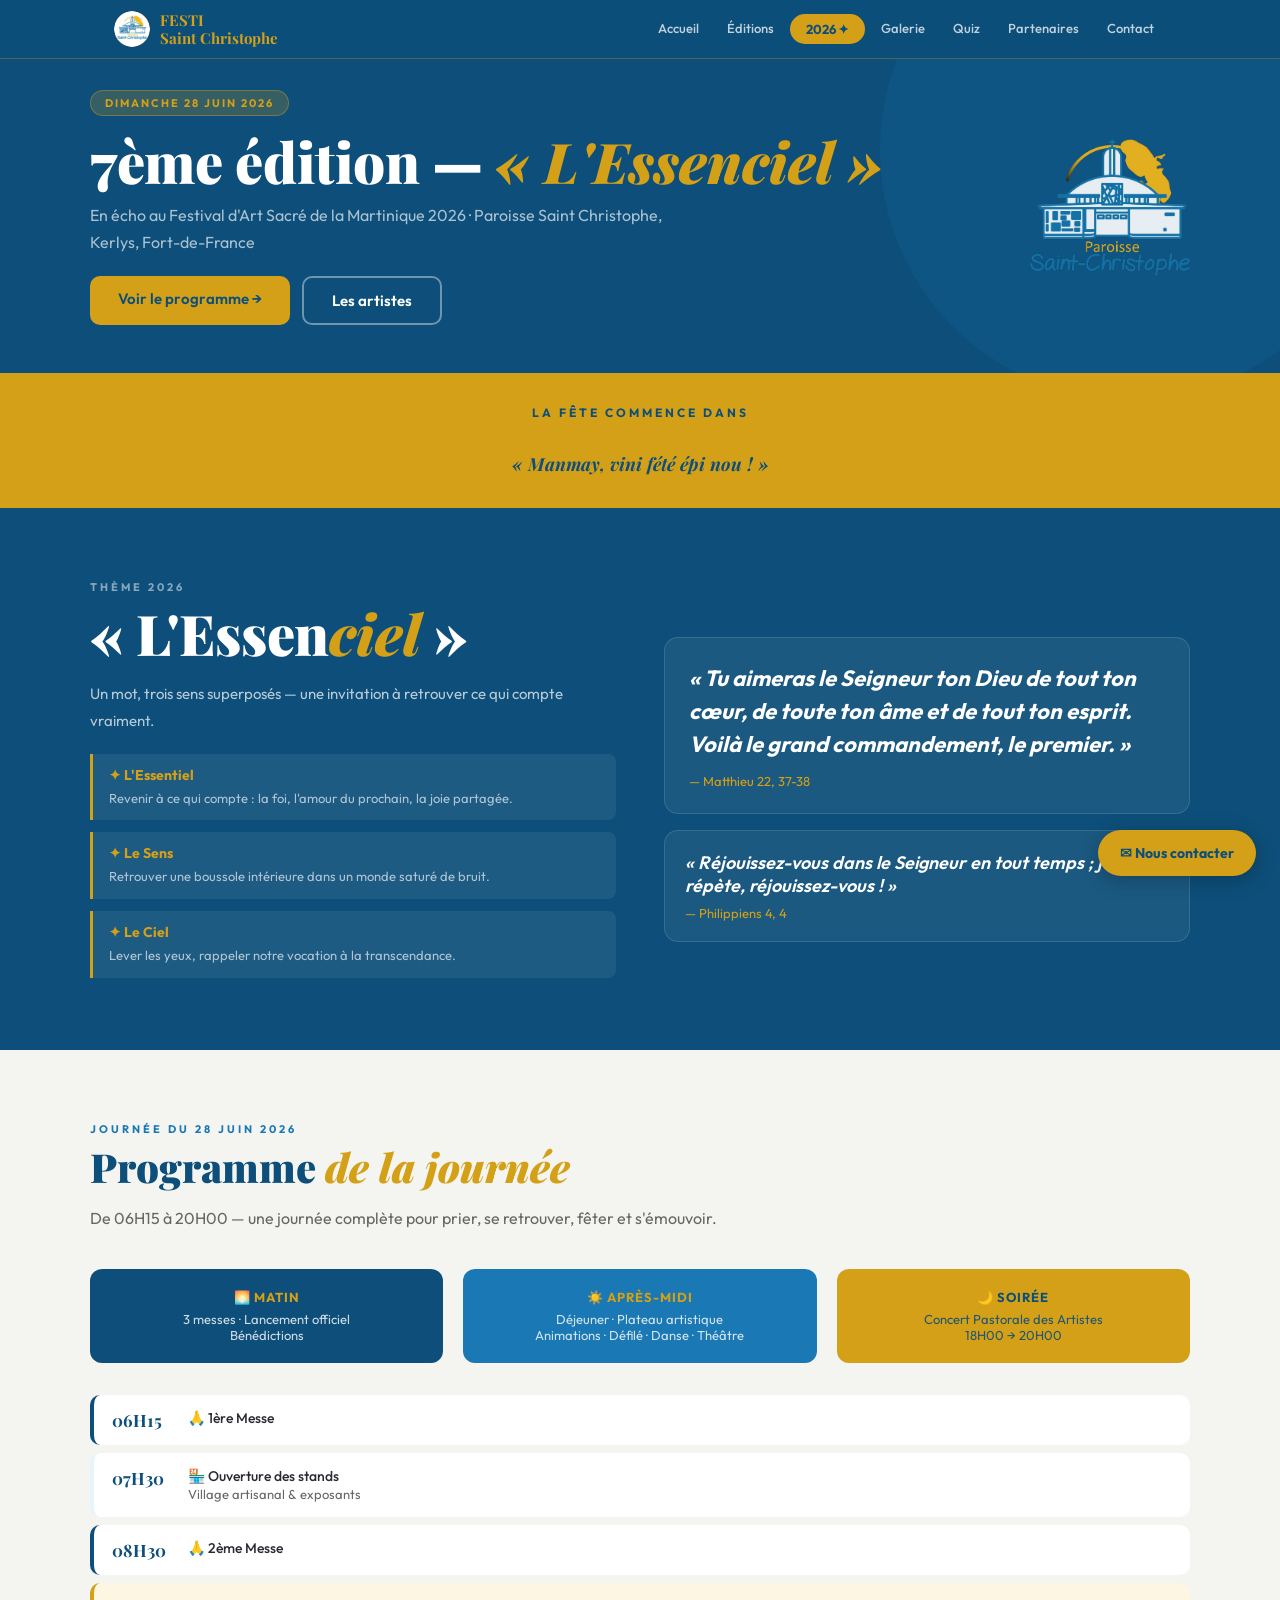
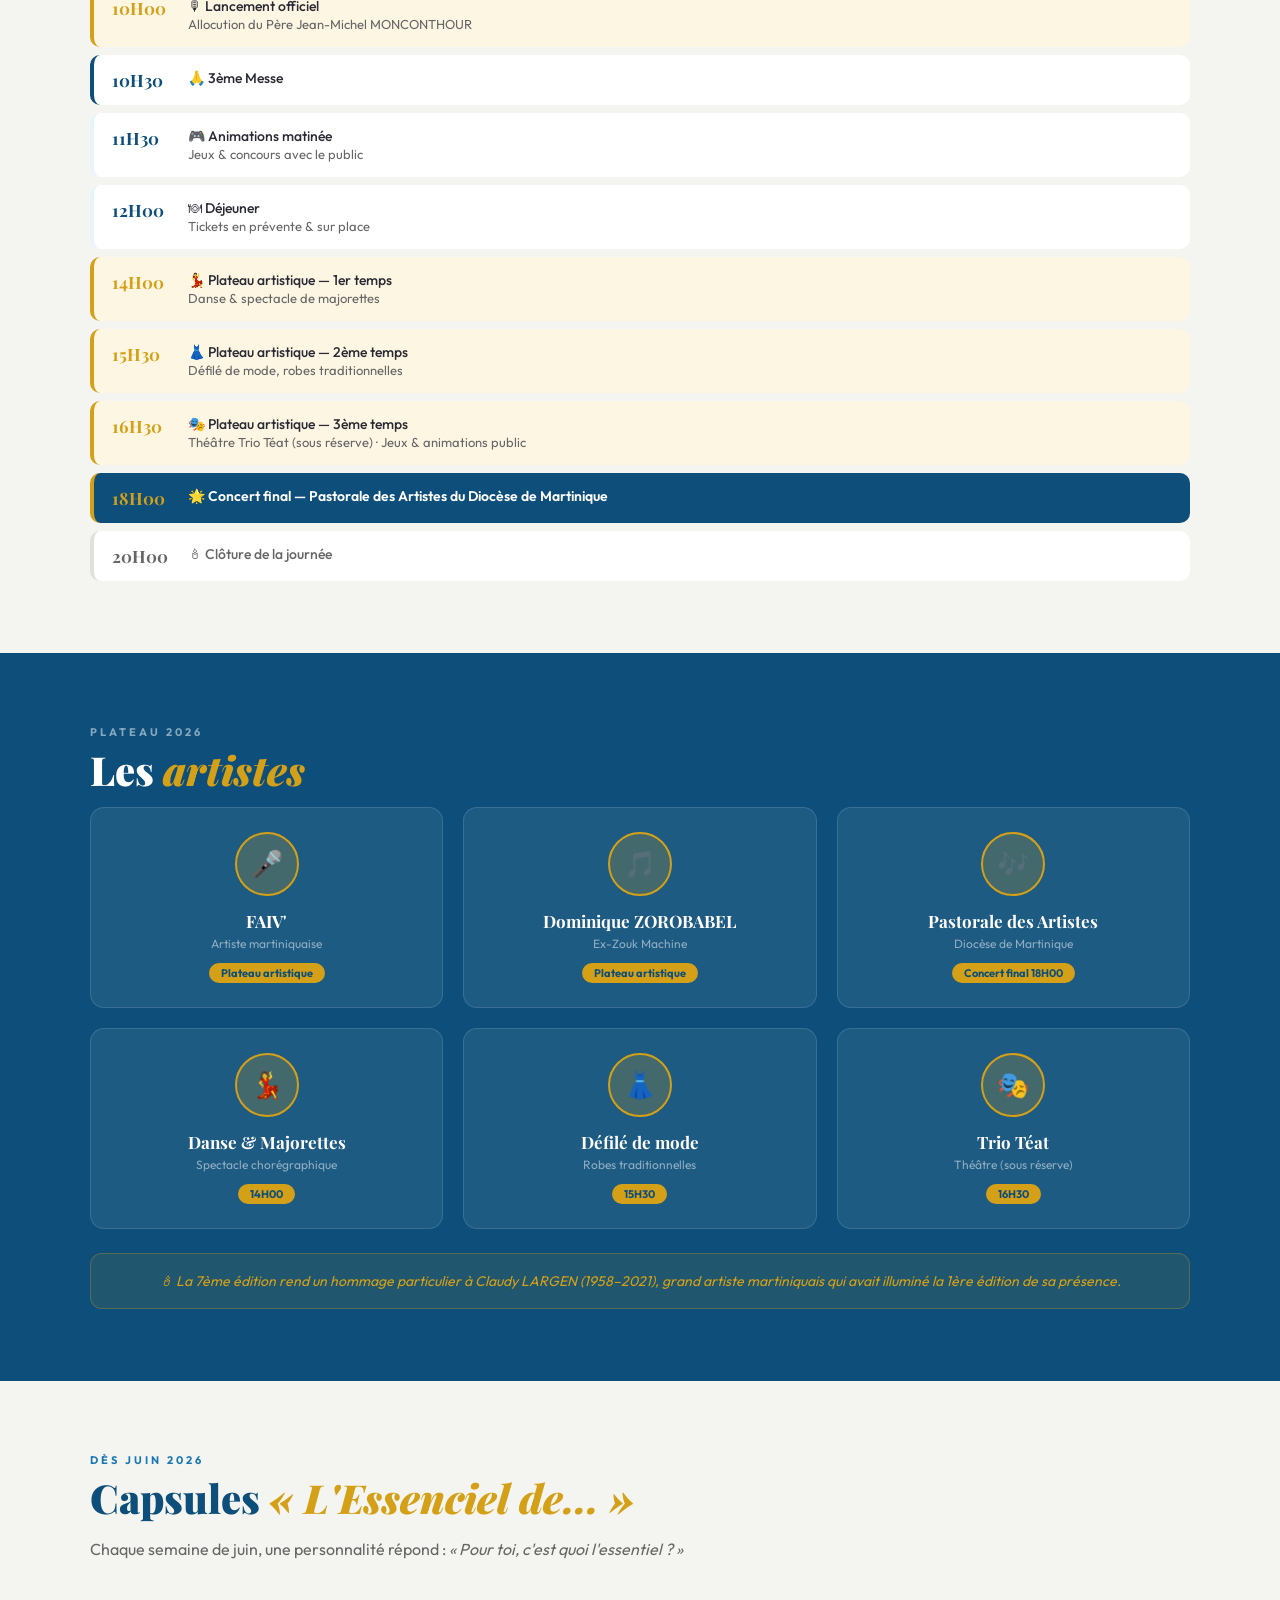
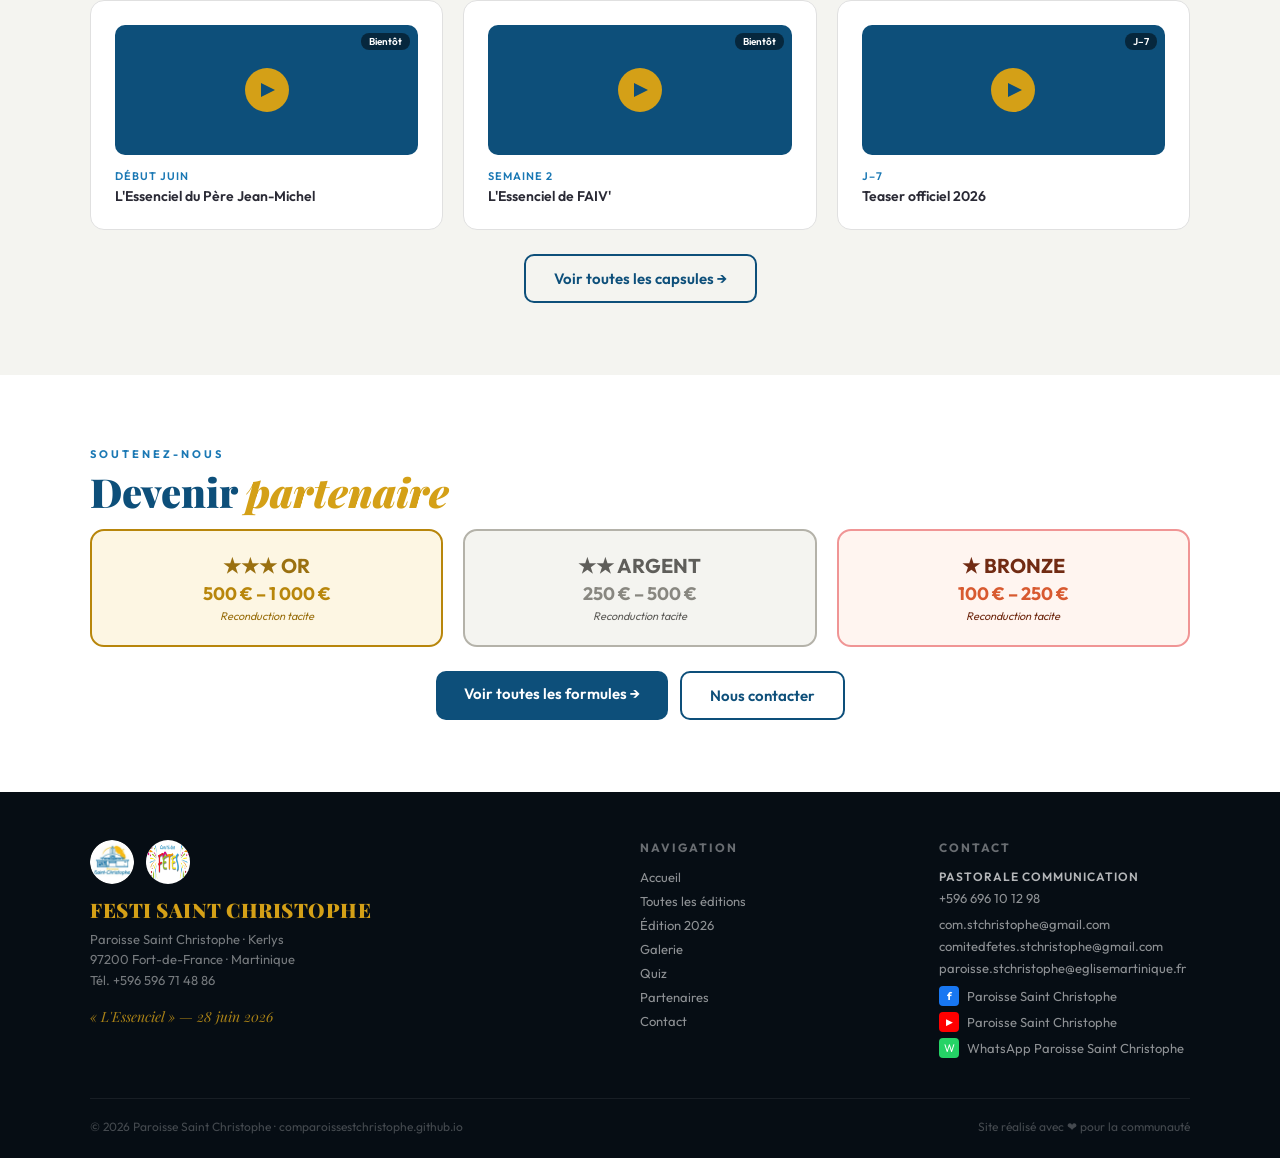
==== 2026.html @ f55e007a "Add files via upload" ====
<!DOCTYPE html>
<html lang="fr">
<head>
<meta charset="UTF-8"><meta name="viewport" content="width=device-width,initial-scale=1">
<title>7ème Édition 2026 — « L'Essenciel » — FESTI SAINT CHRISTOPHE</title>
<meta name="description" content="FESTI SAINT CHRISTOPHE 2026 — 7ème édition — « L'Essenciel » — Dimanche 28 juin 2026, Paroisse Saint Christophe, Kerlys, Fort-de-France.">
<link rel="stylesheet" href="style.css">
</head>
<body>
<nav><div class="nav-inner">
  <a href="index.html" class="nav-logo">
    <img src="logo_paroisse_rond.png" alt="Paroisse Saint Christophe" style="width:36px;height:36px;border-radius:50%;object-fit:cover">
    <div class="nav-logo-text">FESTI<br>Saint Christophe</div>
  </a>
  <div class="nav-links" id="nav-links"></div>
  <button class="hamburger" onclick="toggleMenu()" aria-label="Menu"><span></span><span></span><span></span></button>
</div></nav>
<div class="mobile-menu" id="mobile-menu"></div>

<!-- HERO -->
<div class="page-hero" style="min-height:360px">
  <div class="page-hero-inner" style="display:grid;grid-template-columns:1fr auto;align-items:center;gap:40px">
    <div>
      <div class="page-hero-label">Dimanche 28 juin 2026</div>
      <h1>7ème édition — <em>« L'Essenciel »</em></h1>
      <p>En écho au Festival d'Art Sacré de la Martinique 2026 · Paroisse Saint Christophe, Kerlys, Fort-de-France</p>
      <div style="margin-top:20px;display:flex;gap:12px;flex-wrap:wrap">
        <a href="#programme" class="btn btn-or">Voir le programme →</a>
        <a href="#artistes" class="btn btn-outline" style="color:#fff;border-color:rgba(255,255,255,.4)">Les artistes</a>
      </div>
    </div>
    <div style="display:flex;justify-content:center">
      <img src="logo_paroisse.png" alt="Paroisse Saint Christophe" style="width:160px;height:138px;object-fit:contain;opacity:.9">
    </div>
  </div>
</div>

<!-- COMPTE À REBOURS -->
<div style="background:var(--or);padding:32px 24px">
  <div style="max-width:800px;margin:0 auto;text-align:center">
    <div style="font-size:12px;font-weight:700;letter-spacing:3px;color:var(--bleu);text-transform:uppercase;margin-bottom:16px">La fête commence dans</div>
    <div id="countdown" style="display:flex;justify-content:center;gap:16px;flex-wrap:wrap"></div>
    <p style="margin-top:16px;font-family:'Playfair Display',serif;font-style:italic;font-size:18px;color:var(--bleu);font-weight:700">« Manmay, vini fété épi nou ! »</p>
  </div>
</div>

<!-- THÈME -->
<section class="sec bg-bleu fade-up">
  <div class="sec-inner">
    <div class="sec-label" style="color:rgba(255,255,255,.5)">Thème 2026</div>
    <div style="display:grid;grid-template-columns:1fr 1fr;gap:48px;align-items:center">
      <div>
        <h2 style="font-family:'Playfair Display',serif;font-size:clamp(32px,5vw,56px);font-weight:900;color:#fff;line-height:1.1;margin-bottom:16px">« L'Essen<em style="color:var(--or)">ciel</em> »</h2>
        <p style="font-size:15px;color:rgba(255,255,255,.7);line-height:1.8;margin-bottom:20px">Un mot, trois sens superposés — une invitation à retrouver ce qui compte vraiment.</p>
        <div style="display:flex;flex-direction:column;gap:12px">
          <div style="background:rgba(255,255,255,.07);border-left:3px solid var(--or);border-radius:0 8px 8px 0;padding:12px 16px">
            <div style="color:var(--or);font-weight:700;font-size:14px;margin-bottom:4px">✦ L'Essentiel</div>
            <p style="font-size:13px;color:rgba(255,255,255,.65);line-height:1.6">Revenir à ce qui compte : la foi, l'amour du prochain, la joie partagée.</p>
          </div>
          <div style="background:rgba(255,255,255,.07);border-left:3px solid var(--or);border-radius:0 8px 8px 0;padding:12px 16px">
            <div style="color:var(--or);font-weight:700;font-size:14px;margin-bottom:4px">✦ Le Sens</div>
            <p style="font-size:13px;color:rgba(255,255,255,.65);line-height:1.6">Retrouver une boussole intérieure dans un monde saturé de bruit.</p>
          </div>
          <div style="background:rgba(255,255,255,.07);border-left:3px solid var(--or);border-radius:0 8px 8px 0;padding:12px 16px">
            <div style="color:var(--or);font-weight:700;font-size:14px;margin-bottom:4px">✦ Le Ciel</div>
            <p style="font-size:13px;color:rgba(255,255,255,.65);line-height:1.6">Lever les yeux, rappeler notre vocation à la transcendance.</p>
          </div>
        </div>
      </div>
      <div style="display:flex;flex-direction:column;gap:16px">
        <div style="background:rgba(255,255,255,.06);border:1px solid rgba(255,255,255,.12);border-radius:14px;padding:24px">
          <div style="font-size:22px;font-weight:700;color:#fff;font-style:italic;line-height:1.5;margin-bottom:12px">« Tu aimeras le Seigneur ton Dieu de tout ton cœur, de toute ton âme et de tout ton esprit. Voilà le grand commandement, le premier. »</div>
          <div style="font-size:13px;color:var(--or)">— Matthieu 22, 37-38</div>
        </div>
        <div style="background:rgba(255,255,255,.06);border:1px solid rgba(255,255,255,.12);border-radius:14px;padding:20px">
          <div style="font-size:18px;font-weight:600;color:#fff;font-style:italic;margin-bottom:8px">« Réjouissez-vous dans le Seigneur en tout temps ; je le répète, réjouissez-vous ! »</div>
          <div style="font-size:13px;color:var(--or)">— Philippiens 4, 4</div>
        </div>
      </div>
    </div>
  </div>
</section>

<!-- PROGRAMME -->
<section id="programme" class="sec bg-gris fade-up">
  <div class="sec-inner">
    <div class="sec-label">Journée du 28 juin 2026</div>
    <h2 class="sec-title">Programme <em>de la journée</em></h2>
    <p class="sec-intro">De 06H15 à 20H00 — une journée complète pour prier, se retrouver, fêter et s'émouvoir.</p>

    <!-- Trois temps -->
    <div class="grid-3" style="margin-bottom:32px">
      <div style="background:#0D4F7A;border-radius:12px;padding:20px;text-align:center">
        <div style="color:var(--or);font-size:13px;font-weight:700;text-transform:uppercase;letter-spacing:1px;margin-bottom:6px">🌅 Matin</div>
        <div style="color:#fff;font-size:13px;opacity:.8">3 messes · Lancement officiel<br>Bénédictions</div>
      </div>
      <div style="background:#1A78B4;border-radius:12px;padding:20px;text-align:center">
        <div style="color:var(--or);font-size:13px;font-weight:700;text-transform:uppercase;letter-spacing:1px;margin-bottom:6px">☀️ Après-midi</div>
        <div style="color:#fff;font-size:13px;opacity:.8">Déjeuner · Plateau artistique<br>Animations · Défilé · Danse · Théâtre</div>
      </div>
      <div style="background:var(--or);border-radius:12px;padding:20px;text-align:center">
        <div style="color:var(--bleu);font-size:13px;font-weight:700;text-transform:uppercase;letter-spacing:1px;margin-bottom:6px">🌙 Soirée</div>
        <div style="color:var(--bleu);font-size:13px;opacity:.9">Concert Pastorale des Artistes<br>18H00 → 20H00</div>
      </div>
    </div>

    <!-- Tableau programme -->
    <div style="display:flex;flex-direction:column;gap:8px">
      <div style="display:flex;gap:16px;background:#fff;border-radius:10px;padding:14px 18px;border-left:4px solid var(--bleu)"><div style="font-family:'Playfair Display',serif;font-size:17px;font-weight:700;color:var(--bleu);min-width:60px">06H15</div><div style="font-size:14px;color:var(--texte);font-weight:500">🙏 1ère Messe</div></div>
      <div style="display:flex;gap:16px;background:#fff;border-radius:10px;padding:14px 18px;border-left:4px solid var(--bleu-clair)"><div style="font-family:'Playfair Display',serif;font-size:17px;font-weight:700;color:var(--bleu);min-width:60px">07H30</div><div style="font-size:14px;color:var(--texte);font-weight:500">🏪 Ouverture des stands<br><span style="color:var(--texte2);font-weight:400;font-size:13px">Village artisanal & exposants</span></div></div>
      <div style="display:flex;gap:16px;background:#fff;border-radius:10px;padding:14px 18px;border-left:4px solid var(--bleu)"><div style="font-family:'Playfair Display',serif;font-size:17px;font-weight:700;color:var(--bleu);min-width:60px">08H30</div><div style="font-size:14px;color:var(--texte);font-weight:500">🙏 2ème Messe</div></div>
      <div style="display:flex;gap:16px;background:var(--or-pale);border-radius:10px;padding:14px 18px;border-left:4px solid var(--or)"><div style="font-family:'Playfair Display',serif;font-size:17px;font-weight:700;color:var(--or);min-width:60px">10H00</div><div style="font-size:14px;color:var(--texte);font-weight:500">🎙 Lancement officiel<br><span style="color:var(--texte2);font-weight:400;font-size:13px">Allocution du Père Jean-Michel MONCONTHOUR</span></div></div>
      <div style="display:flex;gap:16px;background:#fff;border-radius:10px;padding:14px 18px;border-left:4px solid var(--bleu)"><div style="font-family:'Playfair Display',serif;font-size:17px;font-weight:700;color:var(--bleu);min-width:60px">10H30</div><div style="font-size:14px;color:var(--texte);font-weight:500">🙏 3ème Messe</div></div>
      <div style="display:flex;gap:16px;background:#fff;border-radius:10px;padding:14px 18px;border-left:4px solid var(--bleu-clair)"><div style="font-family:'Playfair Display',serif;font-size:17px;font-weight:700;color:var(--bleu);min-width:60px">11H30</div><div style="font-size:14px;color:var(--texte);font-weight:500">🎮 Animations matinée<br><span style="color:var(--texte2);font-weight:400;font-size:13px">Jeux & concours avec le public</span></div></div>
      <div style="display:flex;gap:16px;background:#fff;border-radius:10px;padding:14px 18px;border-left:4px solid var(--bleu-clair)"><div style="font-family:'Playfair Display',serif;font-size:17px;font-weight:700;color:var(--bleu);min-width:60px">12H00</div><div style="font-size:14px;color:var(--texte);font-weight:500">🍽 Déjeuner<br><span style="color:var(--texte2);font-weight:400;font-size:13px">Tickets en prévente & sur place</span></div></div>
      <div style="display:flex;gap:16px;background:var(--or-pale);border-radius:10px;padding:14px 18px;border-left:4px solid var(--or)"><div style="font-family:'Playfair Display',serif;font-size:17px;font-weight:700;color:var(--or);min-width:60px">14H00</div><div style="font-size:14px;color:var(--texte);font-weight:500">💃 Plateau artistique — 1er temps<br><span style="color:var(--texte2);font-weight:400;font-size:13px">Danse & spectacle de majorettes</span></div></div>
      <div style="display:flex;gap:16px;background:var(--or-pale);border-radius:10px;padding:14px 18px;border-left:4px solid var(--or)"><div style="font-family:'Playfair Display',serif;font-size:17px;font-weight:700;color:var(--or);min-width:60px">15H30</div><div style="font-size:14px;color:var(--texte);font-weight:500">👗 Plateau artistique — 2ème temps<br><span style="color:var(--texte2);font-weight:400;font-size:13px">Défilé de mode, robes traditionnelles</span></div></div>
      <div style="display:flex;gap:16px;background:var(--or-pale);border-radius:10px;padding:14px 18px;border-left:4px solid var(--or)"><div style="font-family:'Playfair Display',serif;font-size:17px;font-weight:700;color:var(--or);min-width:60px">16H30</div><div style="font-size:14px;color:var(--texte);font-weight:500">🎭 Plateau artistique — 3ème temps<br><span style="color:var(--texte2);font-weight:400;font-size:13px">Théâtre Trio Téat (sous réserve) · Jeux & animations public</span></div></div>
      <div style="display:flex;gap:16px;background:var(--bleu);border-radius:10px;padding:14px 18px;border-left:4px solid var(--or)"><div style="font-family:'Playfair Display',serif;font-size:17px;font-weight:700;color:var(--or);min-width:60px">18H00</div><div style="font-size:14px;color:#fff;font-weight:600">🌟 Concert final — Pastorale des Artistes du Diocèse de Martinique</div></div>
      <div style="display:flex;gap:16px;background:#fff;border-radius:10px;padding:14px 18px;border-left:4px solid var(--gris-ligne)"><div style="font-family:'Playfair Display',serif;font-size:17px;font-weight:700;color:var(--texte2);min-width:60px">20H00</div><div style="font-size:14px;color:var(--texte2);font-weight:500">🕯 Clôture de la journée</div></div>
    </div>
  </div>
</section>

<!-- ARTISTES -->
<section id="artistes" class="sec bg-bleu fade-up">
  <div class="sec-inner">
    <div class="sec-label" style="color:rgba(255,255,255,.5)">Plateau 2026</div>
    <h2 class="sec-title" style="color:#fff">Les <em>artistes</em></h2>
    <div class="grid-3" style="margin-top:8px">
      <div style="background:rgba(255,255,255,.07);border:1px solid rgba(255,255,255,.12);border-radius:14px;padding:24px;text-align:center">
        <div style="width:64px;height:64px;border-radius:50%;background:rgba(212,160,23,.2);border:2px solid var(--or);margin:0 auto 14px;display:flex;align-items:center;justify-content:center;font-size:26px">🎤</div>
        <div style="font-family:'Playfair Display',serif;font-size:17px;font-weight:700;color:#fff;margin-bottom:4px">FAIV'</div>
        <div style="font-size:12px;color:rgba(255,255,255,.5);margin-bottom:10px">Artiste martiniquaise</div>
        <div style="background:var(--or);color:var(--bleu);font-size:11px;font-weight:700;padding:3px 12px;border-radius:10px;display:inline-block">Plateau artistique</div>
      </div>
      <div style="background:rgba(255,255,255,.07);border:1px solid rgba(255,255,255,.12);border-radius:14px;padding:24px;text-align:center">
        <div style="width:64px;height:64px;border-radius:50%;background:rgba(212,160,23,.2);border:2px solid var(--or);margin:0 auto 14px;display:flex;align-items:center;justify-content:center;font-size:26px">🎵</div>
        <div style="font-family:'Playfair Display',serif;font-size:17px;font-weight:700;color:#fff;margin-bottom:4px">Dominique ZOROBABEL</div>
        <div style="font-size:12px;color:rgba(255,255,255,.5);margin-bottom:10px">Ex-Zouk Machine</div>
        <div style="background:var(--or);color:var(--bleu);font-size:11px;font-weight:700;padding:3px 12px;border-radius:10px;display:inline-block">Plateau artistique</div>
      </div>
      <div style="background:rgba(255,255,255,.07);border:1px solid rgba(255,255,255,.12);border-radius:14px;padding:24px;text-align:center">
        <div style="width:64px;height:64px;border-radius:50%;background:rgba(212,160,23,.2);border:2px solid var(--or);margin:0 auto 14px;display:flex;align-items:center;justify-content:center;font-size:26px">🎶</div>
        <div style="font-family:'Playfair Display',serif;font-size:17px;font-weight:700;color:#fff;margin-bottom:4px">Pastorale des Artistes</div>
        <div style="font-size:12px;color:rgba(255,255,255,.5);margin-bottom:10px">Diocèse de Martinique</div>
        <div style="background:var(--or);color:var(--bleu);font-size:11px;font-weight:700;padding:3px 12px;border-radius:10px;display:inline-block">Concert final 18H00</div>
      </div>
      <div style="background:rgba(255,255,255,.07);border:1px solid rgba(255,255,255,.12);border-radius:14px;padding:24px;text-align:center">
        <div style="width:64px;height:64px;border-radius:50%;background:rgba(212,160,23,.2);border:2px solid var(--or);margin:0 auto 14px;display:flex;align-items:center;justify-content:center;font-size:26px">💃</div>
        <div style="font-family:'Playfair Display',serif;font-size:17px;font-weight:700;color:#fff;margin-bottom:4px">Danse & Majorettes</div>
        <div style="font-size:12px;color:rgba(255,255,255,.5);margin-bottom:10px">Spectacle chorégraphique</div>
        <div style="background:var(--or);color:var(--bleu);font-size:11px;font-weight:700;padding:3px 12px;border-radius:10px;display:inline-block">14H00</div>
      </div>
      <div style="background:rgba(255,255,255,.07);border:1px solid rgba(255,255,255,.12);border-radius:14px;padding:24px;text-align:center">
        <div style="width:64px;height:64px;border-radius:50%;background:rgba(212,160,23,.2);border:2px solid var(--or);margin:0 auto 14px;display:flex;align-items:center;justify-content:center;font-size:26px">👗</div>
        <div style="font-family:'Playfair Display',serif;font-size:17px;font-weight:700;color:#fff;margin-bottom:4px">Défilé de mode</div>
        <div style="font-size:12px;color:rgba(255,255,255,.5);margin-bottom:10px">Robes traditionnelles</div>
        <div style="background:var(--or);color:var(--bleu);font-size:11px;font-weight:700;padding:3px 12px;border-radius:10px;display:inline-block">15H30</div>
      </div>
      <div style="background:rgba(255,255,255,.07);border:1px solid rgba(255,255,255,.12);border-radius:14px;padding:24px;text-align:center">
        <div style="width:64px;height:64px;border-radius:50%;background:rgba(212,160,23,.2);border:2px solid var(--or);margin:0 auto 14px;display:flex;align-items:center;justify-content:center;font-size:26px">🎭</div>
        <div style="font-family:'Playfair Display',serif;font-size:17px;font-weight:700;color:#fff;margin-bottom:4px">Trio Téat</div>
        <div style="font-size:12px;color:rgba(255,255,255,.5);margin-bottom:10px">Théâtre (sous réserve)</div>
        <div style="background:var(--or);color:var(--bleu);font-size:11px;font-weight:700;padding:3px 12px;border-radius:10px;display:inline-block">16H30</div>
      </div>
    </div>
    <div style="margin-top:24px;background:rgba(212,160,23,.1);border:1px solid rgba(212,160,23,.3);border-radius:12px;padding:18px;text-align:center">
      <p style="color:var(--or);font-size:14px;font-style:italic">🕯 La 7ème édition rend un hommage particulier à Claudy LARGEN (1958–2021), grand artiste martiniquais qui avait illuminé la 1ère édition de sa présence.</p>
    </div>
  </div>
</section>

<!-- CAPSULES VIDÉO -->
<section class="sec bg-gris fade-up">
  <div class="sec-inner">
    <div class="sec-label">Dès juin 2026</div>
    <h2 class="sec-title">Capsules <em>« L'Essenciel de... »</em></h2>
    <p class="sec-intro">Chaque semaine de juin, une personnalité répond : <em>« Pour toi, c'est quoi l'essentiel ? »</em></p>
    <div class="grid-3">
      <div class="card"><div style="height:130px;background:var(--bleu);border-radius:10px;display:flex;align-items:center;justify-content:center;margin-bottom:14px;position:relative"><div style="width:44px;height:44px;border-radius:50%;background:var(--or);display:flex;align-items:center;justify-content:center"><span style="border-style:solid;border-width:7px 0 7px 14px;border-color:transparent transparent transparent var(--bleu);margin-left:3px;display:inline-block"></span></div><div style="position:absolute;top:8px;right:8px;background:rgba(0,0,0,.5);color:#fff;font-size:10px;font-weight:600;padding:2px 8px;border-radius:8px">Bientôt</div></div><div style="font-size:11px;color:var(--bleu2);font-weight:600;text-transform:uppercase;letter-spacing:1px;margin-bottom:4px">Début juin</div><div style="font-size:14px;font-weight:600;color:var(--texte)">L'Essenciel du Père Jean-Michel</div></div>
      <div class="card"><div style="height:130px;background:var(--bleu);border-radius:10px;display:flex;align-items:center;justify-content:center;margin-bottom:14px;position:relative"><div style="width:44px;height:44px;border-radius:50%;background:var(--or);display:flex;align-items:center;justify-content:center"><span style="border-style:solid;border-width:7px 0 7px 14px;border-color:transparent transparent transparent var(--bleu);margin-left:3px;display:inline-block"></span></div><div style="position:absolute;top:8px;right:8px;background:rgba(0,0,0,.5);color:#fff;font-size:10px;font-weight:600;padding:2px 8px;border-radius:8px">Bientôt</div></div><div style="font-size:11px;color:var(--bleu2);font-weight:600;text-transform:uppercase;letter-spacing:1px;margin-bottom:4px">Semaine 2</div><div style="font-size:14px;font-weight:600;color:var(--texte)">L'Essenciel de FAIV'</div></div>
      <div class="card"><div style="height:130px;background:var(--bleu);border-radius:10px;display:flex;align-items:center;justify-content:center;margin-bottom:14px;position:relative"><div style="width:44px;height:44px;border-radius:50%;background:var(--or);display:flex;align-items:center;justify-content:center"><span style="border-style:solid;border-width:7px 0 7px 14px;border-color:transparent transparent transparent var(--bleu);margin-left:3px;display:inline-block"></span></div><div style="position:absolute;top:8px;right:8px;background:rgba(0,0,0,.5);color:#fff;font-size:10px;font-weight:600;padding:2px 8px;border-radius:8px">J–7</div></div><div style="font-size:11px;color:var(--bleu2);font-weight:600;text-transform:uppercase;letter-spacing:1px;margin-bottom:4px">J–7</div><div style="font-size:14px;font-weight:600;color:var(--texte)">Teaser officiel 2026</div></div>
    </div>
    <div style="text-align:center;margin-top:24px"><a href="galerie.html" class="btn btn-outline">Voir toutes les capsules →</a></div>
  </div>
</section>

<!-- PARTENAIRES RÉSUMÉ -->
<section class="sec bg-blanc fade-up">
  <div class="sec-inner">
    <div class="sec-label">Soutenez-nous</div>
    <h2 class="sec-title">Devenir <em>partenaire</em></h2>
    <div class="grid-3" style="margin-bottom:24px">
      <div style="background:#FDF6E3;border:2px solid #B8860B;border-radius:14px;padding:22px;text-align:center">
        <div style="font-size:20px;font-weight:700;color:#9A7010;margin-bottom:4px">★★★ OR</div>
        <div style="font-size:18px;font-weight:700;color:#B8860B">500 € – 1 000 €</div>
        <div style="font-size:11px;color:#9A7010;margin-top:4px;font-style:italic">Reconduction tacite</div>
      </div>
      <div style="background:#F4F4F0;border:2px solid #B4B2A9;border-radius:14px;padding:22px;text-align:center">
        <div style="font-size:20px;font-weight:700;color:#5F5E5A;margin-bottom:4px">★★ ARGENT</div>
        <div style="font-size:18px;font-weight:700;color:#888780">250 € – 500 €</div>
        <div style="font-size:11px;color:#5F5E5A;margin-top:4px;font-style:italic">Reconduction tacite</div>
      </div>
      <div style="background:#FFF5F0;border:2px solid #F09595;border-radius:14px;padding:22px;text-align:center">
        <div style="font-size:20px;font-weight:700;color:#712B13;margin-bottom:4px">★ BRONZE</div>
        <div style="font-size:18px;font-weight:700;color:#D85A30">100 € – 250 €</div>
        <div style="font-size:11px;color:#712B13;margin-top:4px;font-style:italic">Reconduction tacite</div>
      </div>
    </div>
    <div style="text-align:center;display:flex;gap:12px;justify-content:center;flex-wrap:wrap">
      <a href="partenaires.html" class="btn btn-primary">Voir toutes les formules →</a>
      <button onclick="openModal()" class="btn btn-outline" style="cursor:pointer">Nous contacter</button>
    </div>
  </div>
</section>

<!-- FOOTER -->
<footer>
  <div class="footer-inner">
    <div class="footer-grid">
      <div>
        <div style="display:flex;align-items:center;gap:12px;margin-bottom:12px">
          <img src="logo_paroisse_rond.png" alt="Paroisse" style="width:44px;height:44px;border-radius:50%">
          <img src="logo_comite.png" alt="Comité des Fêtes" style="width:44px;height:44px;border-radius:50%;background:#fff">
        </div>
        <div class="footer-brand-title">FESTI SAINT CHRISTOPHE</div>
        <div class="footer-brand-sub">Paroisse Saint Christophe · Kerlys<br>97200 Fort-de-France · Martinique<br>Tél. +596 596 71 48 86</div>
        <div class="footer-brand-creole">« L'Essenciel » — 28 juin 2026</div>
      </div>
      <div>
        <h4 style="font-size:12px;font-weight:700;letter-spacing:2px;color:rgba(255,255,255,.4);text-transform:uppercase;margin-bottom:14px">Navigation</h4>
        <a href="index.html" style="display:block;color:rgba(255,255,255,.55);font-size:13px;text-decoration:none;margin-bottom:8px">Accueil</a>
        <a href="editions.html" style="display:block;color:rgba(255,255,255,.55);font-size:13px;text-decoration:none;margin-bottom:8px">Toutes les éditions</a>
        <a href="2026.html" style="display:block;color:rgba(255,255,255,.55);font-size:13px;text-decoration:none;margin-bottom:8px">Édition 2026</a>
        <a href="galerie.html" style="display:block;color:rgba(255,255,255,.55);font-size:13px;text-decoration:none;margin-bottom:8px">Galerie</a>
        <a href="quiz.html" style="display:block;color:rgba(255,255,255,.55);font-size:13px;text-decoration:none;margin-bottom:8px">Quiz</a>
        <a href="partenaires.html" style="display:block;color:rgba(255,255,255,.55);font-size:13px;text-decoration:none;margin-bottom:8px">Partenaires</a>
        <a href="contact.html" style="display:block;color:rgba(255,255,255,.55);font-size:13px;text-decoration:none">Contact</a>
      </div>
      <div>
        <h4 style="font-size:12px;font-weight:700;letter-spacing:2px;color:rgba(255,255,255,.4);text-transform:uppercase;margin-bottom:14px">Contact</h4>
        <div style="color:rgba(255,255,255,.7);font-size:12px;font-weight:600;text-transform:uppercase;letter-spacing:1px;margin-bottom:6px">Pastorale communication</div>
        <a href="tel:+596696101298" style="display:block;color:rgba(255,255,255,.55);font-size:13px;text-decoration:none;margin-bottom:10px">+596 696 10 12 98</a>
        <a href="mailto:com.stchristophe@gmail.com" style="display:block;color:rgba(255,255,255,.55);font-size:13px;text-decoration:none;margin-bottom:6px">com.stchristophe@gmail.com</a>
        <a href="mailto:comitedfetes.stchristophe@gmail.com" style="display:block;color:rgba(255,255,255,.55);font-size:13px;text-decoration:none;margin-bottom:6px">comitedfetes.stchristophe@gmail.com</a>
        <a href="mailto:paroisse.stchristophe@eglisemartinique.fr" style="display:block;color:rgba(255,255,255,.55);font-size:13px;text-decoration:none;margin-bottom:10px">paroisse.stchristophe@eglisemartinique.fr</a>
        <div style="display:flex;flex-direction:column;gap:6px;margin-top:4px">
          <a href="https://www.facebook.com/ParoisseSaintChristophe" target="_blank" style="display:flex;align-items:center;gap:8px;color:rgba(255,255,255,.55);font-size:13px;text-decoration:none">
            <span style="background:#1877F2;width:20px;height:20px;border-radius:4px;display:flex;align-items:center;justify-content:center;font-size:11px;font-weight:700;color:#fff;flex-shrink:0">f</span>
            Paroisse Saint Christophe
          </a>
          <a href="https://www.youtube.com/@paroissesaintchristophe" target="_blank" style="display:flex;align-items:center;gap:8px;color:rgba(255,255,255,.55);font-size:13px;text-decoration:none">
            <span style="background:#FF0000;width:20px;height:20px;border-radius:4px;display:flex;align-items:center;justify-content:center;font-size:9px;color:#fff;flex-shrink:0">▶</span>
            Paroisse Saint Christophe
          </a>
          <a href="https://wa.me/596696101298" target="_blank" style="display:flex;align-items:center;gap:8px;color:rgba(255,255,255,.55);font-size:13px;text-decoration:none">
            <span style="background:#25D366;width:20px;height:20px;border-radius:4px;display:flex;align-items:center;justify-content:center;font-size:11px;color:#fff;flex-shrink:0">W</span>
            WhatsApp Paroisse Saint Christophe
          </a>
        </div>
      </div>
    </div>
    <div style="border-top:1px solid rgba(255,255,255,.07);padding-top:20px;display:flex;justify-content:space-between;flex-wrap:wrap;gap:12px">
      <span style="font-size:12px;color:rgba(255,255,255,.25)">© 2026 Paroisse Saint Christophe · comparoissestchristophe.github.io</span>
      <span style="font-size:12px;color:rgba(255,255,255,.25)">Site réalisé avec ❤ pour la communauté</span>
    </div>
  </div>
</footer>

<style>
.cd-box{background:rgba(13,79,122,.85);border:2px solid rgba(255,255,255,.3);border-radius:12px;padding:14px 20px;min-width:76px;text-align:center}
.cd-num{font-family:'Playfair Display',serif;font-size:38px;font-weight:700;color:#fff;line-height:1}
.cd-unit{font-size:11px;color:rgba(255,255,255,.85);text-transform:uppercase;letter-spacing:1px;margin-top:4px}
@media(max-width:768px){.page-hero-inner{grid-template-columns:1fr!important}.page-hero-inner>div:last-child{display:none}}
</style>

<script src="nav.js"></script>
<script>
initNav('2026.html');
function updateCD(){
  const t=new Date('2026-06-28T06:15:00'),n=new Date(),d=t-n;
  if(d<=0)return;
  const j=Math.floor(d/86400000),h=Math.floor((d%86400000)/3600000),m=Math.floor((d%3600000)/60000),s=Math.floor((d%60000)/1000);
  document.getElementById('countdown').innerHTML=
    `<div class="cd-box"><div class="cd-num">${String(j).padStart(2,'0')}</div><div class="cd-unit">Jours</div></div>
     <div class="cd-box"><div class="cd-num">${String(h).padStart(2,'0')}</div><div class="cd-unit">Heures</div></div>
     <div class="cd-box"><div class="cd-num">${String(m).padStart(2,'0')}</div><div class="cd-unit">Minutes</div></div>
     <div class="cd-box"><div class="cd-num">${String(s).padStart(2,'0')}</div><div class="cd-unit">Secondes</div></div>`;
}
setInterval(updateCD,1000);updateCD();
</script>



<!-- Modale formulaire contact -->
<div id="contact-modal" style="display:none;position:fixed;inset:0;background:rgba(0,0,0,.6);z-index:1000;align-items:center;justify-content:center;padding:16px">
  <div style="background:#fff;border-radius:16px;width:100%;max-width:480px;max-height:90vh;overflow-y:auto;padding:28px;position:relative">
    <button onclick="closeModal()" style="position:absolute;top:14px;right:16px;background:none;border:none;font-size:22px;cursor:pointer;color:#666;line-height:1">✕</button>
    <h3 style="font-family:'Playfair Display',serif;font-size:22px;color:#0D4F7A;margin-bottom:20px">Envoyer un message</h3>
    <form id="modal-form" action="https://formspree.io/f/mzdwaajl" method="POST" style="display:flex;flex-direction:column;gap:14px">
      <div>
        <label style="display:block;font-size:12px;font-weight:600;color:#666;letter-spacing:1px;text-transform:uppercase;margin-bottom:6px">Nom & Prénom</label>
        <input type="text" name="nom" placeholder="Votre nom" required style="width:100%;padding:11px 14px;border:1px solid #e0e0e0;border-radius:8px;font-size:14px;font-family:'Outfit',sans-serif;outline:none">
      </div>
      <div>
        <label style="display:block;font-size:12px;font-weight:600;color:#666;letter-spacing:1px;text-transform:uppercase;margin-bottom:6px">Email</label>
        <input type="email" name="email" placeholder="votre@email.com" required style="width:100%;padding:11px 14px;border:1px solid #e0e0e0;border-radius:8px;font-size:14px;font-family:'Outfit',sans-serif;outline:none">
      </div>
      <div>
        <label style="display:block;font-size:12px;font-weight:600;color:#666;letter-spacing:1px;text-transform:uppercase;margin-bottom:6px">Je suis</label>
        <select name="profil" style="width:100%;padding:11px 14px;border:1px solid #e0e0e0;border-radius:8px;font-size:14px;font-family:'Outfit',sans-serif;outline:none;background:#fff">
          <option>Paroissien(ne)</option>
          <option>Potentiel partenaire / sponsor</option>
          <option>Exposant intéressé</option>
          <option>Journaliste / Média</option>
          <option>Artiste / Bénévole</option>
          <option>Autre</option>
        </select>
      </div>
      <div>
        <label style="display:block;font-size:12px;font-weight:600;color:#666;letter-spacing:1px;text-transform:uppercase;margin-bottom:6px">Message</label>
        <textarea name="message" placeholder="Votre message..." required style="width:100%;padding:11px 14px;border:1px solid #e0e0e0;border-radius:8px;font-size:14px;font-family:'Outfit',sans-serif;outline:none;height:110px;resize:vertical"></textarea>
      </div>
      <button type="submit" id="modal-submit" style="background:#0D4F7A;color:#D4A017;font-size:15px;font-weight:700;padding:13px;border:none;border-radius:10px;cursor:pointer;font-family:'Outfit',sans-serif">Envoyer le message →</button>
      <div id="modal-success" style="display:none;background:#E1F5EE;border-radius:8px;padding:12px;text-align:center;color:#085041;font-size:14px;font-weight:600">✓ Message envoyé ! Nous vous répondrons très vite.</div>
      <div id="modal-error" style="display:none;background:#FCEBEB;border-radius:8px;padding:12px;text-align:center;color:#791F1F;font-size:14px">Une erreur est survenue. Veuillez réessayer.</div>
    </form>
  </div>
</div>

<!-- Bouton flottant -->
<button onclick="openModal()" style="position:fixed;bottom:24px;right:24px;background:#D4A017;color:#0D4F7A;font-size:14px;font-weight:700;padding:14px 22px;border-radius:50px;border:none;box-shadow:0 4px 20px rgba(0,0,0,.25);z-index:999;cursor:pointer;display:flex;align-items:center;gap:8px;font-family:'Outfit',sans-serif">
  ✉ Nous contacter
</button>

<script>
function openModal(){
  const m=document.getElementById('contact-modal');
  m.style.display='flex';
  document.body.style.overflow='hidden';
}
function closeModal(){
  const m=document.getElementById('contact-modal');
  m.style.display='none';
  document.body.style.overflow='';
}
// Fermer en cliquant en dehors
document.getElementById('contact-modal').addEventListener('click',function(e){
  if(e.target===this)closeModal();
});
// Soumission formulaire
const mf=document.getElementById('modal-form');
if(mf){mf.addEventListener('submit',async function(e){
  e.preventDefault();
  const btn=document.getElementById('modal-submit');
  btn.textContent='Envoi en cours...';btn.disabled=true;
  try{
    const r=await fetch(mf.action,{method:'POST',body:new FormData(mf),headers:{'Accept':'application/json'}});
    if(r.ok){
      document.getElementById('modal-success').style.display='block';
      document.getElementById('modal-error').style.display='none';
      mf.reset();btn.textContent='Message envoyé ✓';
    }else{throw new Error();}
  }catch(err){
    document.getElementById('modal-error').style.display='block';
    document.getElementById('modal-success').style.display='none';
    btn.textContent='Envoyer le message →';btn.disabled=false;
  }
});}
</script>
</body>
</html>
---- style.css ----
/* ── FESTI SAINT CHRISTOPHE — Charte graphique commune ── */
@import url('https://fonts.googleapis.com/css2?family=Playfair+Display:ital,wght@0,700;0,900;1,700&family=Outfit:wght@300;400;500;600;700&display=swap');

:root {
  --bleu:#0D4F7A; --bleu2:#1A78B4; --bleu-clair:#E8F4FB;
  --or:#D4A017; --or2:#F0C040; --or-pale:#FDF6E3;
  --blanc:#FFFFFF; --gris:#F4F4F0; --texte:#2A2A35; --texte2:#666;
  --gris-ligne:#E0E0E0;
}
*{margin:0;padding:0;box-sizing:border-box}
html{scroll-behavior:smooth}
body{font-family:'Outfit',sans-serif;color:var(--texte);background:var(--blanc);overflow-x:hidden}

/* NAV */
nav{position:fixed;top:0;left:0;right:0;z-index:100;background:rgba(13,79,122,.96);backdrop-filter:blur(12px);border-bottom:1px solid rgba(212,160,23,.3)}
.nav-inner{max-width:1100px;margin:0 auto;display:flex;align-items:center;justify-content:space-between;padding:0 24px;height:58px}
.nav-logo{display:flex;align-items:center;gap:10px;text-decoration:none}
.nav-logo-text{color:var(--or);font-family:'Playfair Display',serif;font-size:15px;font-weight:700;line-height:1.2}
.nav-links{display:flex;gap:4px}
.nav-links a{color:rgba(255,255,255,.75);font-size:13px;font-weight:500;padding:6px 12px;border-radius:6px;text-decoration:none;transition:.2s}
.nav-links a:hover,.nav-links a.active{color:#fff;background:rgba(255,255,255,.1)}
.nav-cta{background:var(--or)!important;color:var(--bleu)!important;font-weight:700!important;border-radius:20px!important;padding:7px 16px!important}
.nav-cta:hover{background:var(--or2)!important}
.hamburger{display:none;flex-direction:column;gap:5px;cursor:pointer;padding:4px;background:none;border:none}
.hamburger span{width:22px;height:2px;background:#fff;border-radius:2px;display:block}
.mobile-menu{display:none;position:fixed;top:58px;left:0;right:0;background:#0D4F7A;z-index:99;padding:16px;flex-direction:column;gap:4px}
.mobile-menu a{color:#fff;text-decoration:none;padding:12px 16px;border-radius:8px;font-size:15px}
.mobile-menu a:hover{background:rgba(255,255,255,.1)}
.mobile-menu.open{display:flex}

/* HERO GÉNÉRIQUE */
.page-hero{min-height:280px;background:var(--bleu);display:flex;align-items:center;padding:90px 24px 48px;position:relative;overflow:hidden}
.page-hero::before{content:'';position:absolute;right:-100px;top:-100px;width:500px;height:500px;border-radius:50%;background:rgba(26,120,180,.15)}
.page-hero-inner{max-width:1100px;margin:0 auto;width:100%;position:relative}
.page-hero-label{display:inline-block;background:rgba(212,160,23,.2);border:1px solid rgba(212,160,23,.4);color:var(--or);font-size:11px;font-weight:700;letter-spacing:2px;padding:5px 14px;border-radius:20px;margin-bottom:14px;text-transform:uppercase}
.page-hero h1{font-family:'Playfair Display',serif;font-size:clamp(32px,5vw,56px);font-weight:900;color:#fff;line-height:1.1;margin-bottom:10px}
.page-hero h1 em{color:var(--or);font-style:italic}
.page-hero p{font-size:16px;color:rgba(255,255,255,.65);max-width:600px;line-height:1.7}

/* SECTIONS */
.sec{padding:72px 24px}
.sec-inner{max-width:1100px;margin:0 auto}
.sec-label{font-size:11px;font-weight:700;letter-spacing:3px;color:var(--bleu2);text-transform:uppercase;margin-bottom:8px}
.sec-title{font-family:'Playfair Display',serif;font-size:clamp(26px,4vw,40px);font-weight:900;color:var(--bleu);line-height:1.15;margin-bottom:14px}
.sec-title em{color:var(--or);font-style:italic}
.sec-intro{font-size:16px;color:var(--texte2);line-height:1.8;max-width:640px;margin-bottom:36px}
.filet{width:48px;height:4px;background:var(--or);border-radius:2px;margin-bottom:18px}
.bg-bleu{background:var(--bleu)}
.bg-gris{background:var(--gris)}
.bg-blanc{background:var(--blanc)}

/* CARDS */
.card{background:var(--blanc);border:0.5px solid var(--gris-ligne);border-radius:14px;padding:24px;transition:.2s}
.card:hover{transform:translateY(-3px);box-shadow:0 8px 24px rgba(0,0,0,.07)}

/* BOUTONS */
.btn{display:inline-block;padding:13px 28px;border-radius:10px;font-size:15px;font-weight:600;text-decoration:none;transition:.2s;cursor:pointer;border:none;font-family:'Outfit',sans-serif}
.btn-primary{background:var(--bleu);color:#fff}
.btn-primary:hover{background:var(--bleu2)}
.btn-or{background:var(--or);color:var(--bleu)}
.btn-or:hover{background:var(--or2)}
.btn-outline{background:transparent;color:var(--bleu);border:2px solid var(--bleu)}
.btn-outline:hover{background:var(--bleu);color:#fff}

/* FOOTER */
footer{background:#060D14;padding:48px 24px 24px}
.footer-inner{max-width:1100px;margin:0 auto}
.footer-grid{display:grid;grid-template-columns:2fr 1fr 1fr;gap:48px;margin-bottom:40px}
.footer-brand-title{font-family:'Playfair Display',serif;font-size:20px;color:var(--or);font-weight:900;margin-bottom:6px;font-style:normal;letter-spacing:.5px}
.footer-brand-sub{font-size:13px;color:rgba(255,255,255,.45);line-height:1.6;margin-bottom:16px}
.footer-brand-creole{font-family:'Playfair Display',serif;font-style:italic;font-size:14px;color:var(--or);opacity:.8}
.footer-col h4{font-size:12px;font-weight:700;letter-spacing:2px;color:rgba(255,255,255,.4);text-transform:uppercase;margin-bottom:14px}
.footer-col a{display:block;color:rgba(255,255,255,.55);font-size:13px;text-decoration:none;margin-bottom:8px;transition:.2s}
.footer-col a:hover{color:var(--or)}
.footer-bottom{border-top:1px solid rgba(255,255,255,.07);padding-top:20px;display:flex;justify-content:space-between;align-items:center;flex-wrap:wrap;gap:12px}
.footer-copy{font-size:12px;color:rgba(255,255,255,.25)}

/* ANIMATIONS */
.fade-up{opacity:0;transform:translateY(24px);transition:opacity .6s ease,transform .6s ease}
.fade-up.visible{opacity:1;transform:translateY(0)}

/* RESPONSIVE */
@media(max-width:768px){
  .nav-links{display:none}
  .hamburger{display:flex}
  .footer-grid{grid-template-columns:1fr}
  .grid-2,.grid-3,.grid-4{grid-template-columns:1fr!important}
  .page-hero{padding:80px 16px 32px}
  .page-hero-inner{grid-template-columns:1fr!important}
  .page-hero-inner img{width:120px!important;height:110px!important}
  .sec{padding:48px 16px}
  .sec-inner{padding:0}
}

/* UTILITAIRES */
.grid-2{display:grid;grid-template-columns:1fr 1fr;gap:20px}
.grid-3{display:grid;grid-template-columns:repeat(3,1fr);gap:20px}
.grid-4{display:grid;grid-template-columns:repeat(4,1fr);gap:16px}
@media(max-width:768px){.grid-2,.grid-3,.grid-4{grid-template-columns:1fr}}
.text-center{text-align:center}
.mb-8{margin-bottom:8px}
.mb-16{margin-bottom:16px}
.mb-32{margin-bottom:32px}
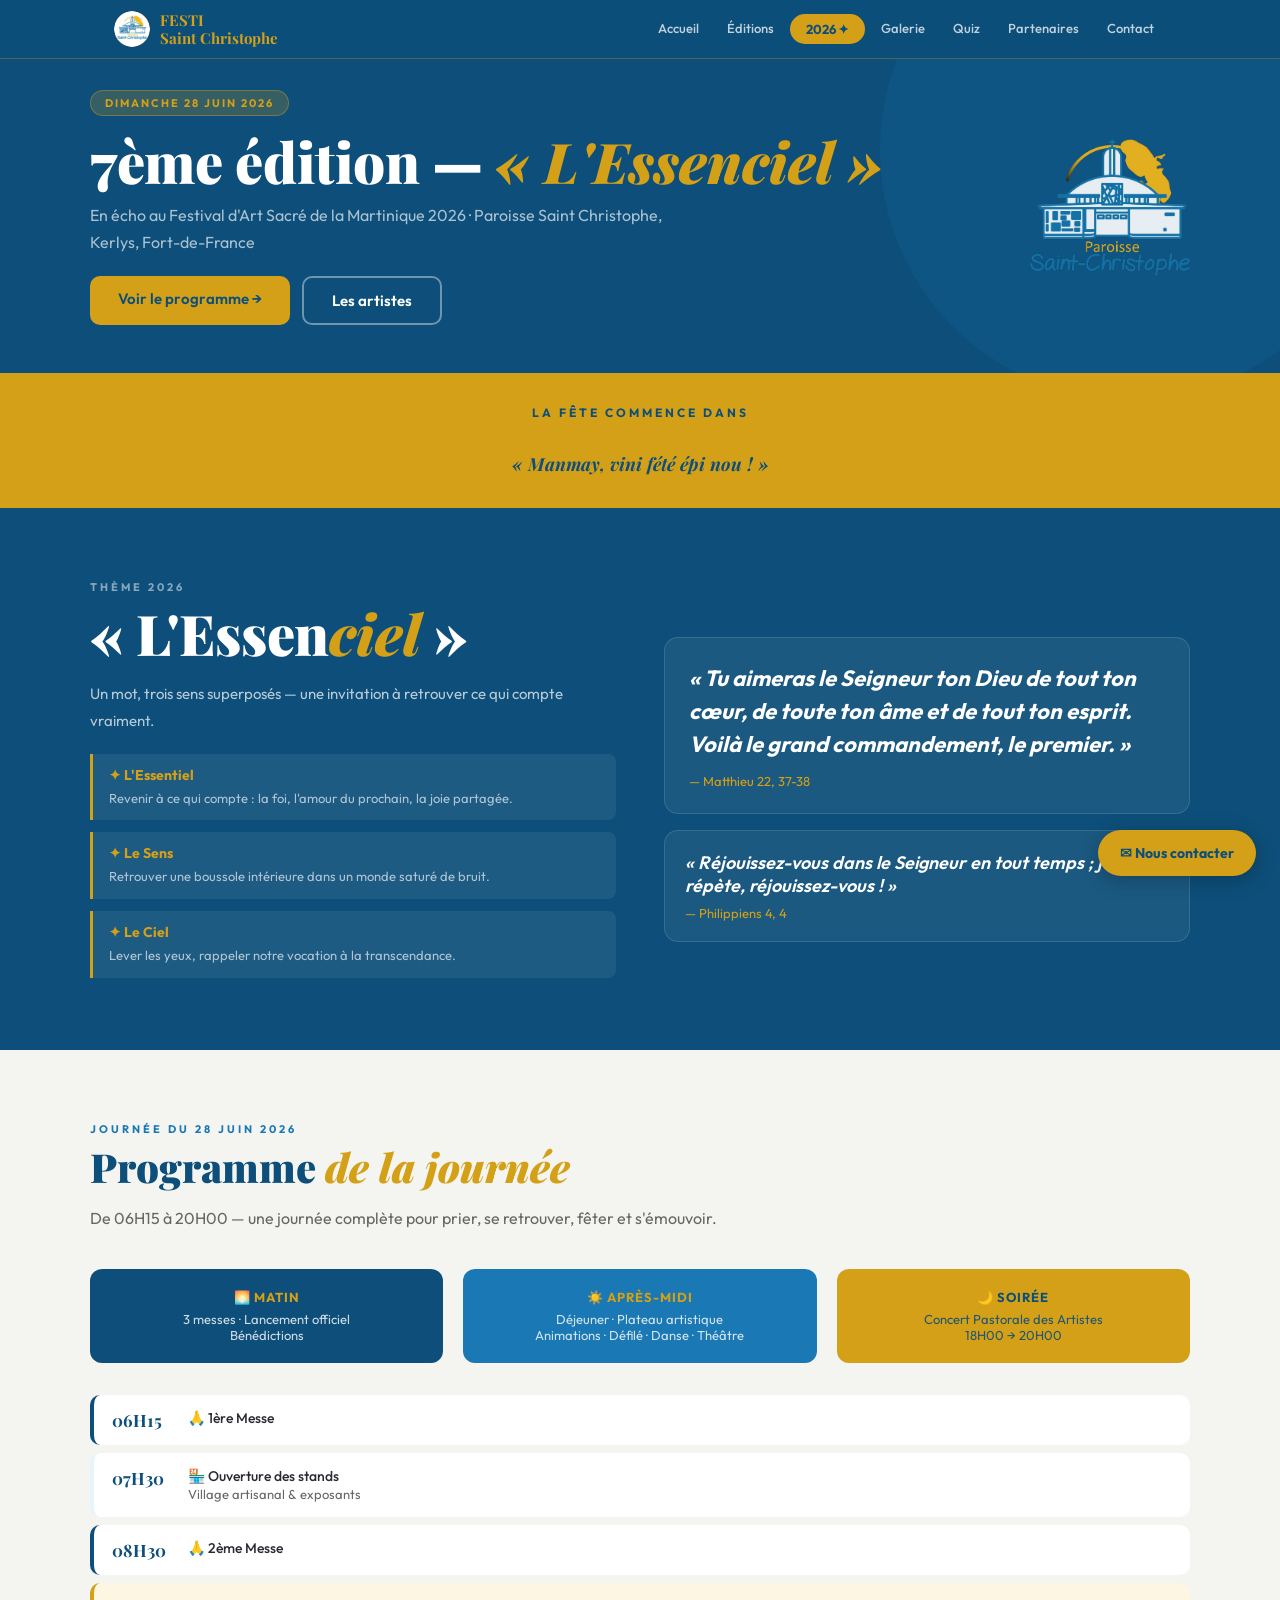
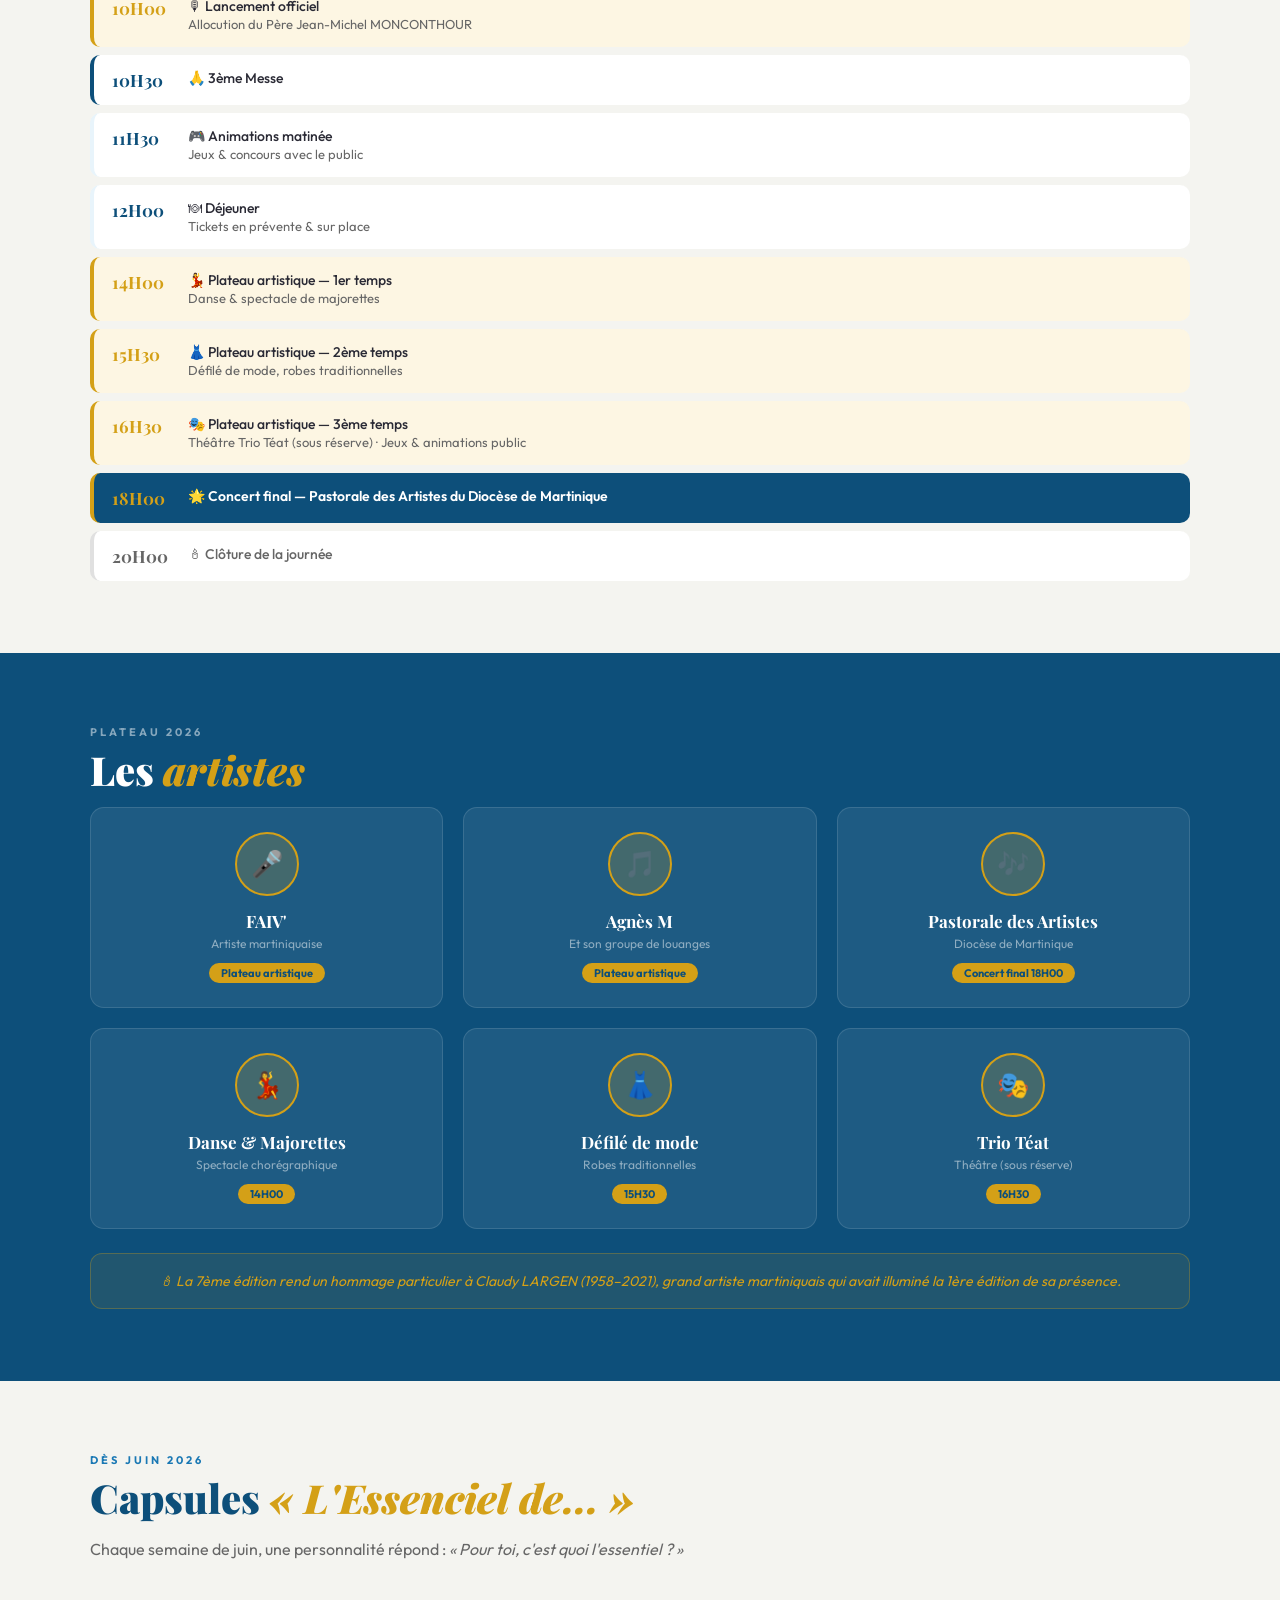
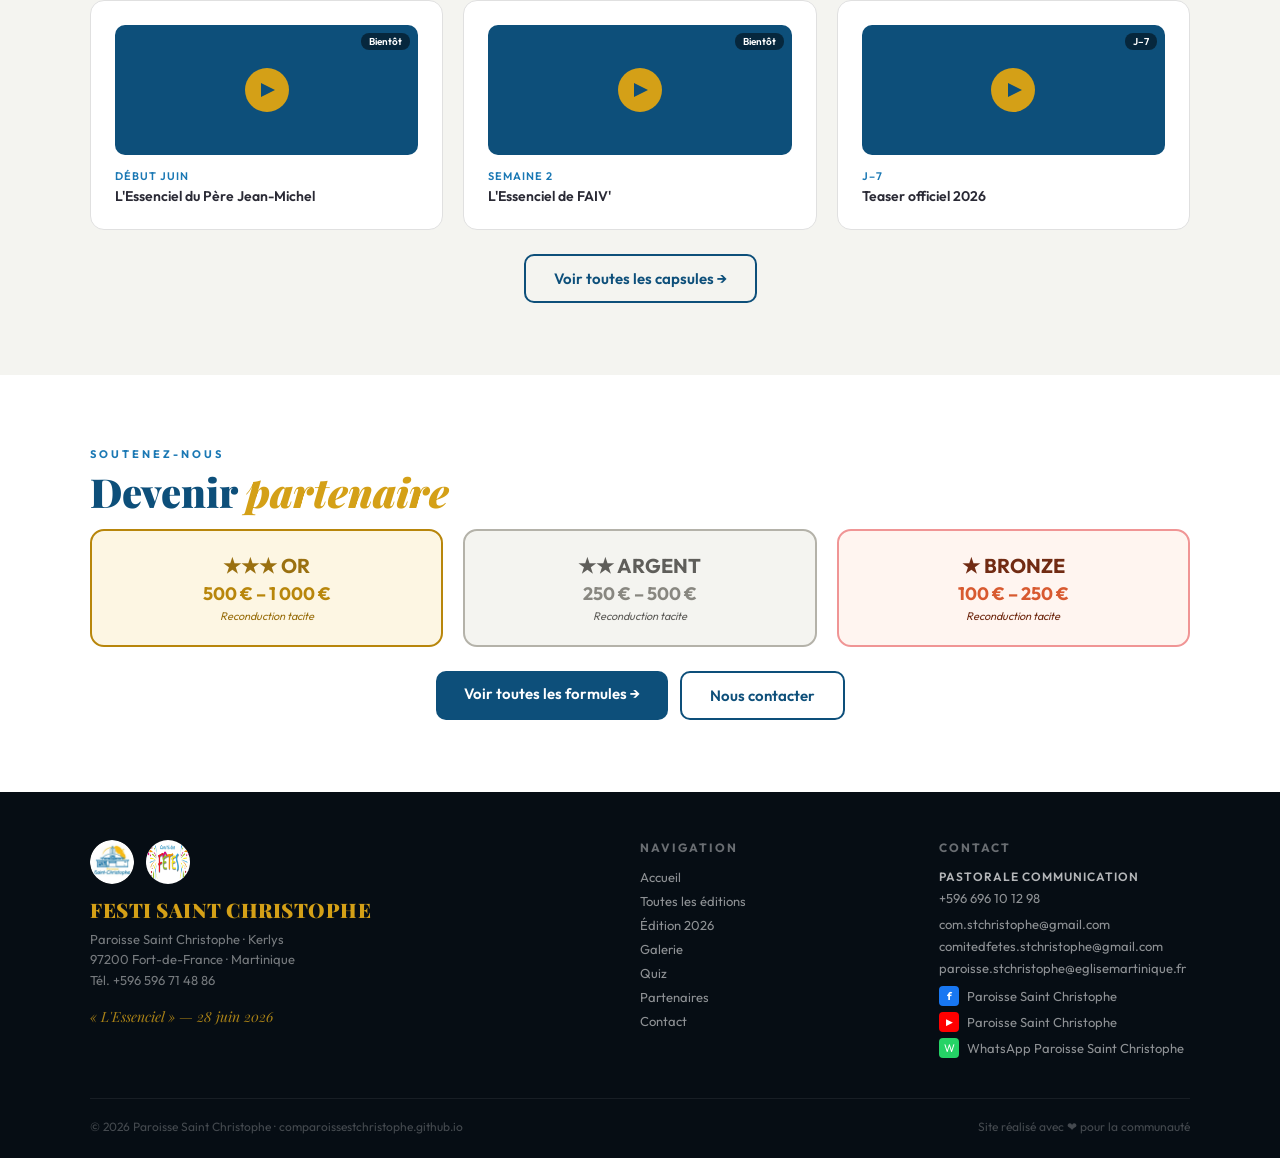
==== commit 282d3278: "Update 2026.html" ====
--- a/2026.html
+++ b/2026.html
@@ -136,8 +136,8 @@
       </div>
       <div style="background:rgba(255,255,255,.07);border:1px solid rgba(255,255,255,.12);border-radius:14px;padding:24px;text-align:center">
         <div style="width:64px;height:64px;border-radius:50%;background:rgba(212,160,23,.2);border:2px solid var(--or);margin:0 auto 14px;display:flex;align-items:center;justify-content:center;font-size:26px">🎵</div>
-        <div style="font-family:'Playfair Display',serif;font-size:17px;font-weight:700;color:#fff;margin-bottom:4px">Dominique ZOROBABEL</div>
-        <div style="font-size:12px;color:rgba(255,255,255,.5);margin-bottom:10px">Ex-Zouk Machine</div>
+        <div style="font-family:'Playfair Display',serif;font-size:17px;font-weight:700;color:#fff;margin-bottom:4px">Agnès M</div>
+        <div style="font-size:12px;color:rgba(255,255,255,.5);margin-bottom:10px">Et son groupe de louanges</div>
         <div style="background:var(--or);color:var(--bleu);font-size:11px;font-weight:700;padding:3px 12px;border-radius:10px;display:inline-block">Plateau artistique</div>
       </div>
       <div style="background:rgba(255,255,255,.07);border:1px solid rgba(255,255,255,.12);border-radius:14px;padding:24px;text-align:center">
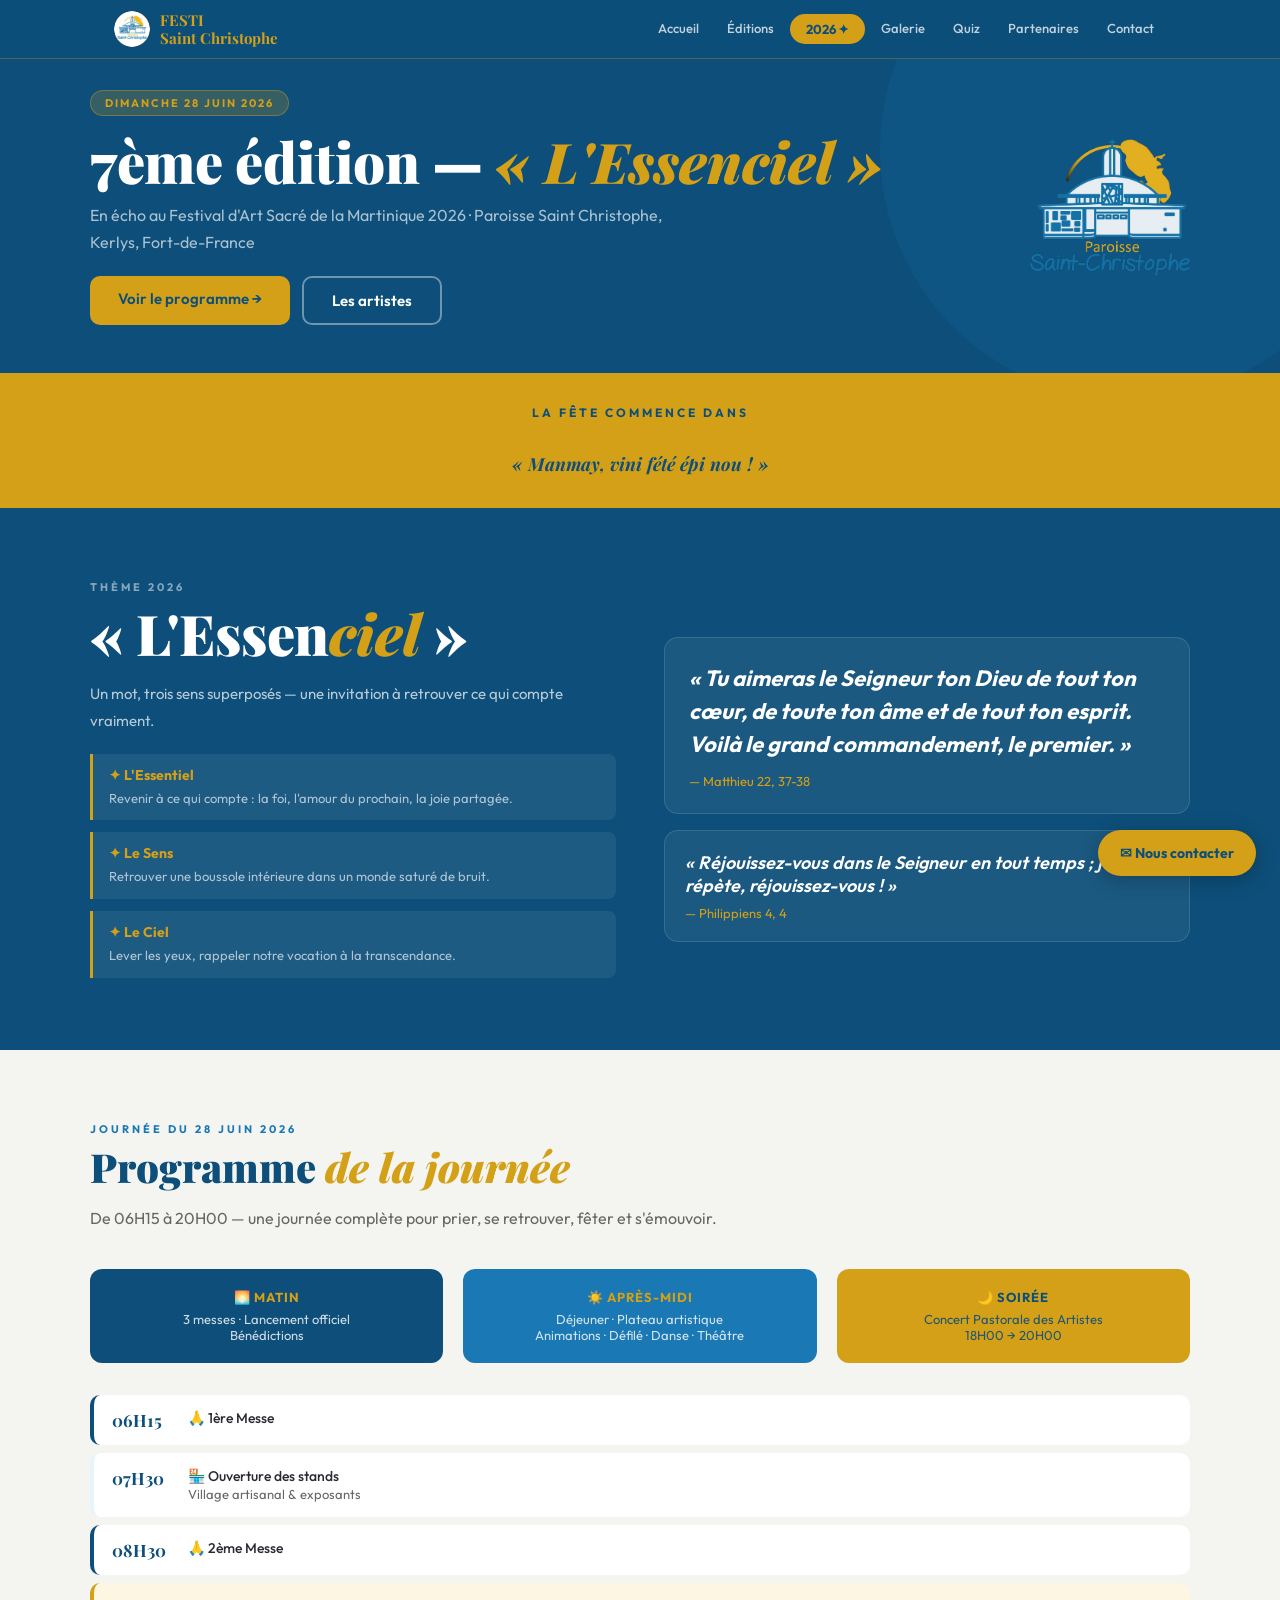
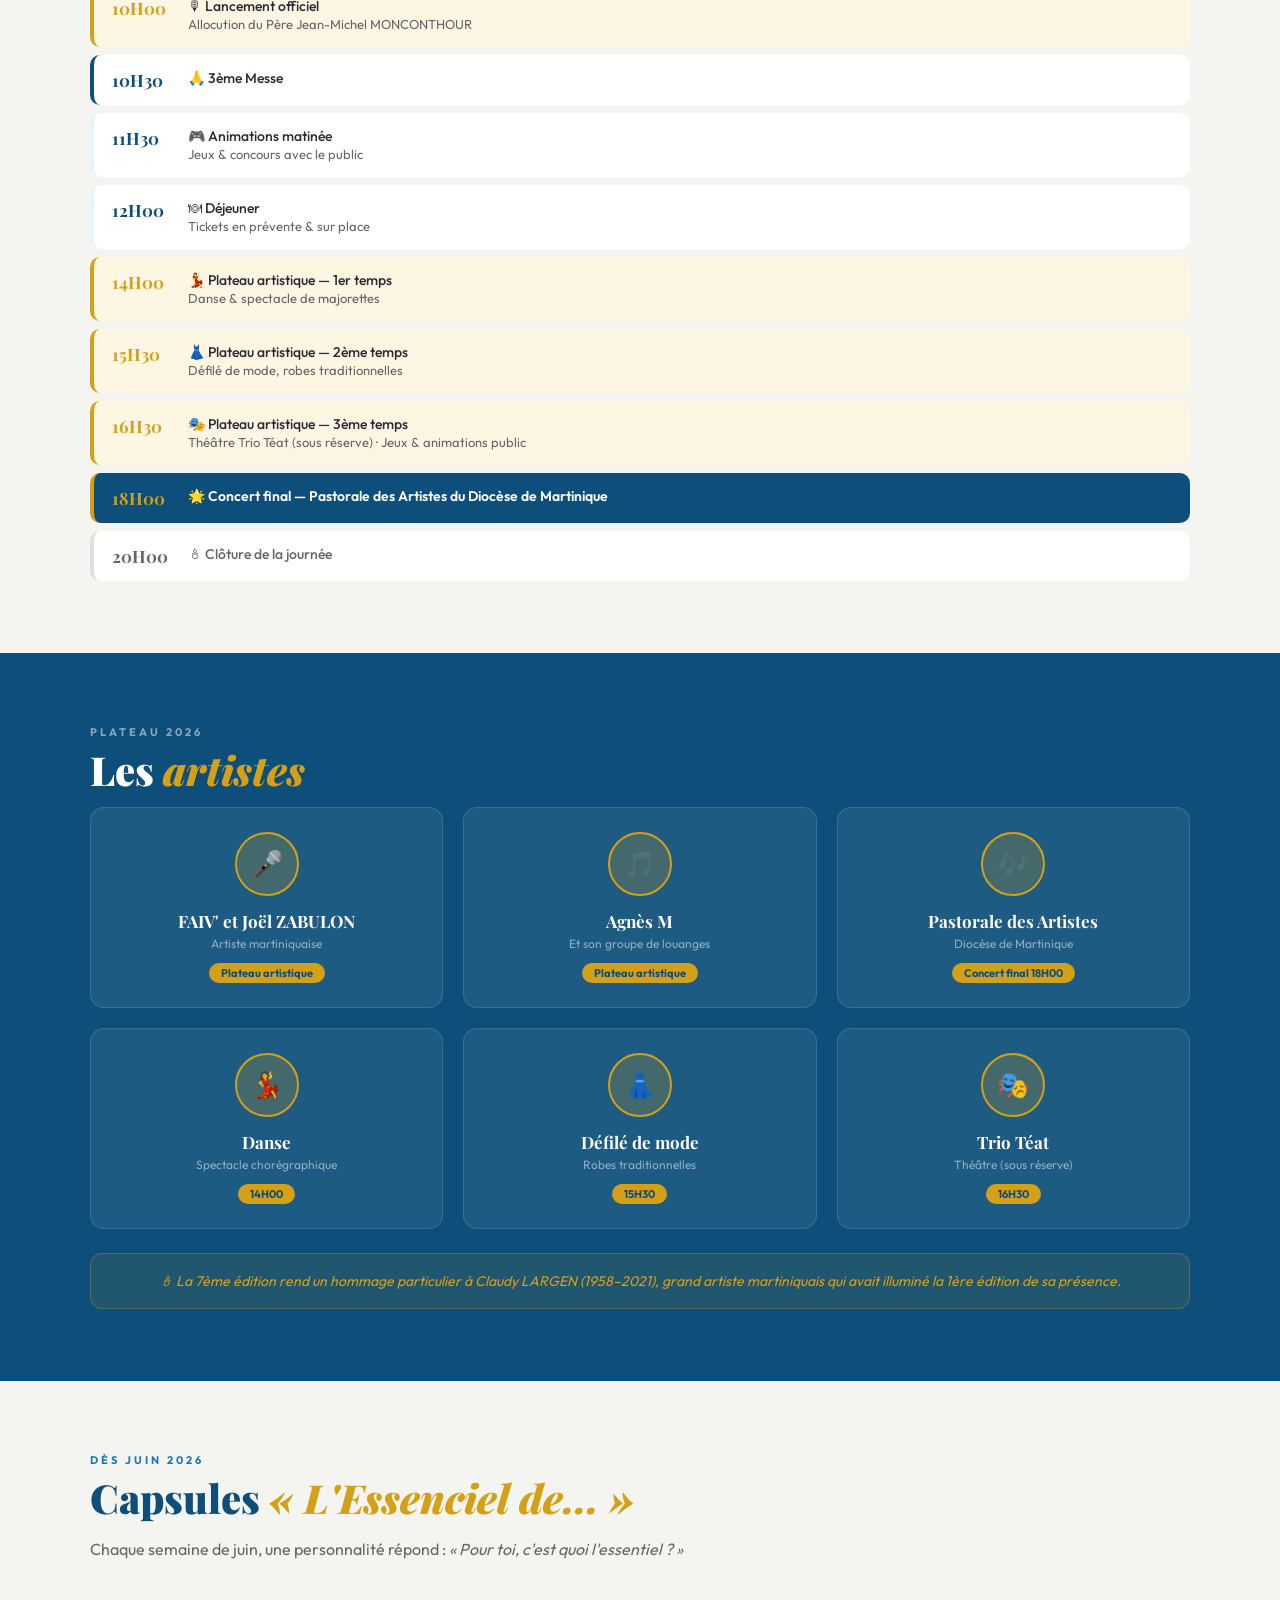
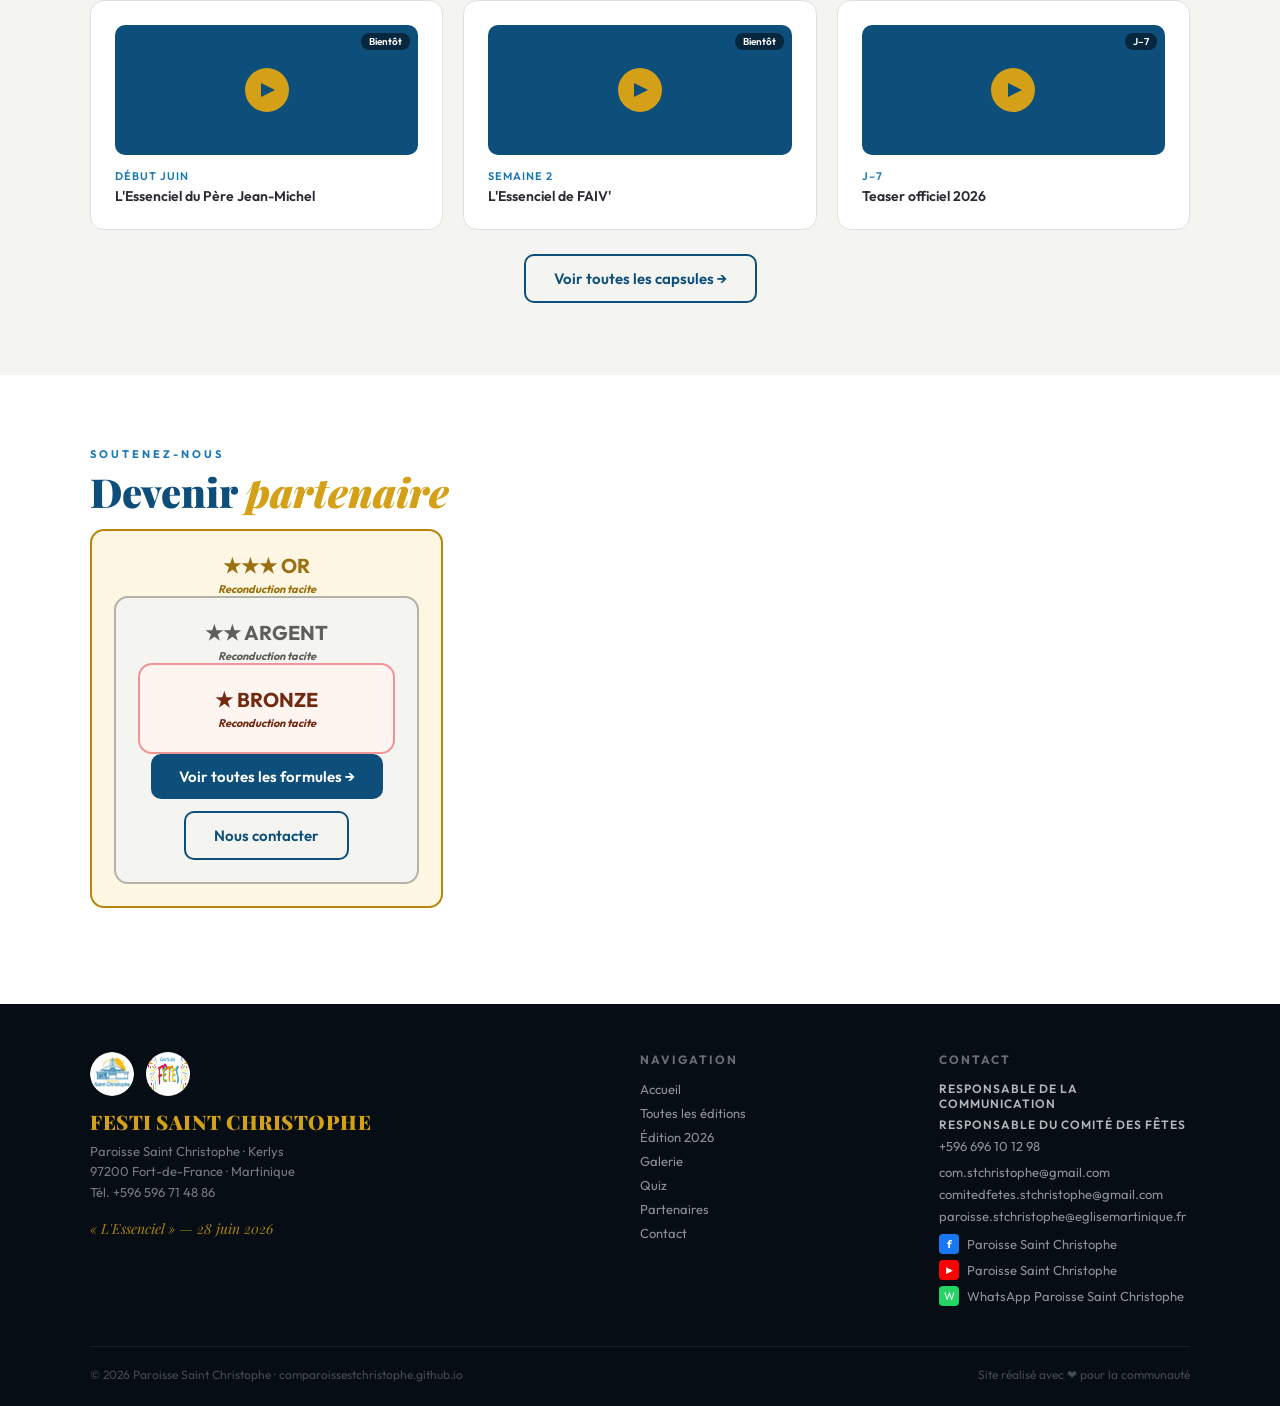
==== commit 38ee998a: "Update 2026.html" ====
--- a/2026.html
+++ b/2026.html
@@ -130,7 +130,7 @@
     <div class="grid-3" style="margin-top:8px">
       <div style="background:rgba(255,255,255,.07);border:1px solid rgba(255,255,255,.12);border-radius:14px;padding:24px;text-align:center">
         <div style="width:64px;height:64px;border-radius:50%;background:rgba(212,160,23,.2);border:2px solid var(--or);margin:0 auto 14px;display:flex;align-items:center;justify-content:center;font-size:26px">🎤</div>
-        <div style="font-family:'Playfair Display',serif;font-size:17px;font-weight:700;color:#fff;margin-bottom:4px">FAIV'</div>
+        <div style="font-family:'Playfair Display',serif;font-size:17px;font-weight:700;color:#fff;margin-bottom:4px">FAIV' et Joël ZABULON</div>
         <div style="font-size:12px;color:rgba(255,255,255,.5);margin-bottom:10px">Artiste martiniquaise</div>
         <div style="background:var(--or);color:var(--bleu);font-size:11px;font-weight:700;padding:3px 12px;border-radius:10px;display:inline-block">Plateau artistique</div>
       </div>
@@ -148,7 +148,7 @@
       </div>
       <div style="background:rgba(255,255,255,.07);border:1px solid rgba(255,255,255,.12);border-radius:14px;padding:24px;text-align:center">
         <div style="width:64px;height:64px;border-radius:50%;background:rgba(212,160,23,.2);border:2px solid var(--or);margin:0 auto 14px;display:flex;align-items:center;justify-content:center;font-size:26px">💃</div>
-        <div style="font-family:'Playfair Display',serif;font-size:17px;font-weight:700;color:#fff;margin-bottom:4px">Danse & Majorettes</div>
+        <div style="font-family:'Playfair Display',serif;font-size:17px;font-weight:700;color:#fff;margin-bottom:4px">Danse</div>
         <div style="font-size:12px;color:rgba(255,255,255,.5);margin-bottom:10px">Spectacle chorégraphique</div>
         <div style="background:var(--or);color:var(--bleu);font-size:11px;font-weight:700;padding:3px 12px;border-radius:10px;display:inline-block">14H00</div>
       </div>
@@ -194,17 +194,17 @@
     <div class="grid-3" style="margin-bottom:24px">
       <div style="background:#FDF6E3;border:2px solid #B8860B;border-radius:14px;padding:22px;text-align:center">
         <div style="font-size:20px;font-weight:700;color:#9A7010;margin-bottom:4px">★★★ OR</div>
-        <div style="font-size:18px;font-weight:700;color:#B8860B">500 € – 1 000 €</div>
+        <div style="font-size:18px;font-weight:700;color:#B8860B"div>
         <div style="font-size:11px;color:#9A7010;margin-top:4px;font-style:italic">Reconduction tacite</div>
       </div>
       <div style="background:#F4F4F0;border:2px solid #B4B2A9;border-radius:14px;padding:22px;text-align:center">
         <div style="font-size:20px;font-weight:700;color:#5F5E5A;margin-bottom:4px">★★ ARGENT</div>
-        <div style="font-size:18px;font-weight:700;color:#888780">250 € – 500 €</div>
+        <div style="font-size:18px;font-weight:700;color:#888780"div>
         <div style="font-size:11px;color:#5F5E5A;margin-top:4px;font-style:italic">Reconduction tacite</div>
       </div>
       <div style="background:#FFF5F0;border:2px solid #F09595;border-radius:14px;padding:22px;text-align:center">
         <div style="font-size:20px;font-weight:700;color:#712B13;margin-bottom:4px">★ BRONZE</div>
-        <div style="font-size:18px;font-weight:700;color:#D85A30">100 € – 250 €</div>
+        <div style="font-size:18px;font-weight:700;color:#D85A30"div>
         <div style="font-size:11px;color:#712B13;margin-top:4px;font-style:italic">Reconduction tacite</div>
       </div>
     </div>
@@ -240,7 +240,8 @@
       </div>
       <div>
         <h4 style="font-size:12px;font-weight:700;letter-spacing:2px;color:rgba(255,255,255,.4);text-transform:uppercase;margin-bottom:14px">Contact</h4>
-        <div style="color:rgba(255,255,255,.7);font-size:12px;font-weight:600;text-transform:uppercase;letter-spacing:1px;margin-bottom:6px">Pastorale communication</div>
+        <div style="color:rgba(255,255,255,.7);font-size:12px;font-weight:600;text-transform:uppercase;letter-spacing:1px;margin-bottom:6px">Responsable de la communication</div>
+        <div style="color:rgba(255,255,255,.7);font-size:12px;font-weight:600;text-transform:uppercase;letter-spacing:1px;margin-bottom:6px">Responsable du Comité des Fêtes</div>
         <a href="tel:+596696101298" style="display:block;color:rgba(255,255,255,.55);font-size:13px;text-decoration:none;margin-bottom:10px">+596 696 10 12 98</a>
         <a href="mailto:com.stchristophe@gmail.com" style="display:block;color:rgba(255,255,255,.55);font-size:13px;text-decoration:none;margin-bottom:6px">com.stchristophe@gmail.com</a>
         <a href="mailto:comitedfetes.stchristophe@gmail.com" style="display:block;color:rgba(255,255,255,.55);font-size:13px;text-decoration:none;margin-bottom:6px">comitedfetes.stchristophe@gmail.com</a>
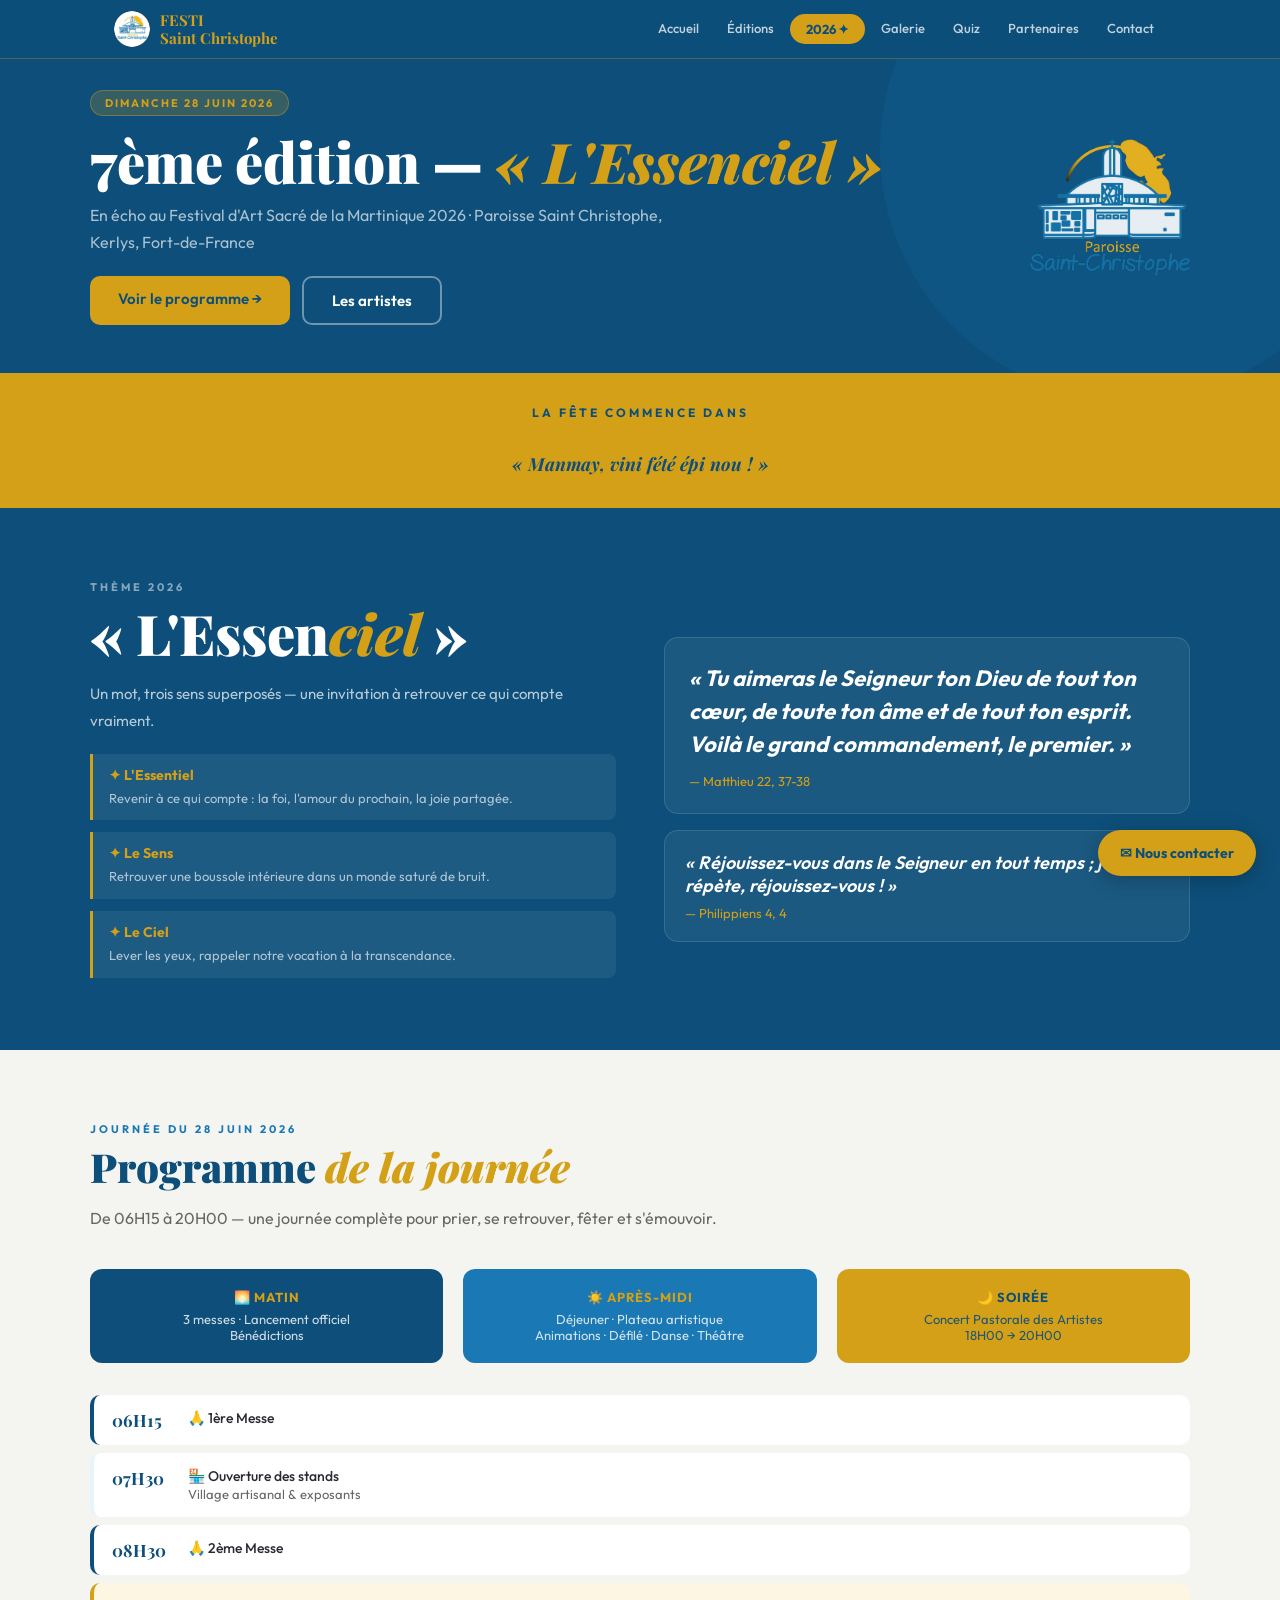
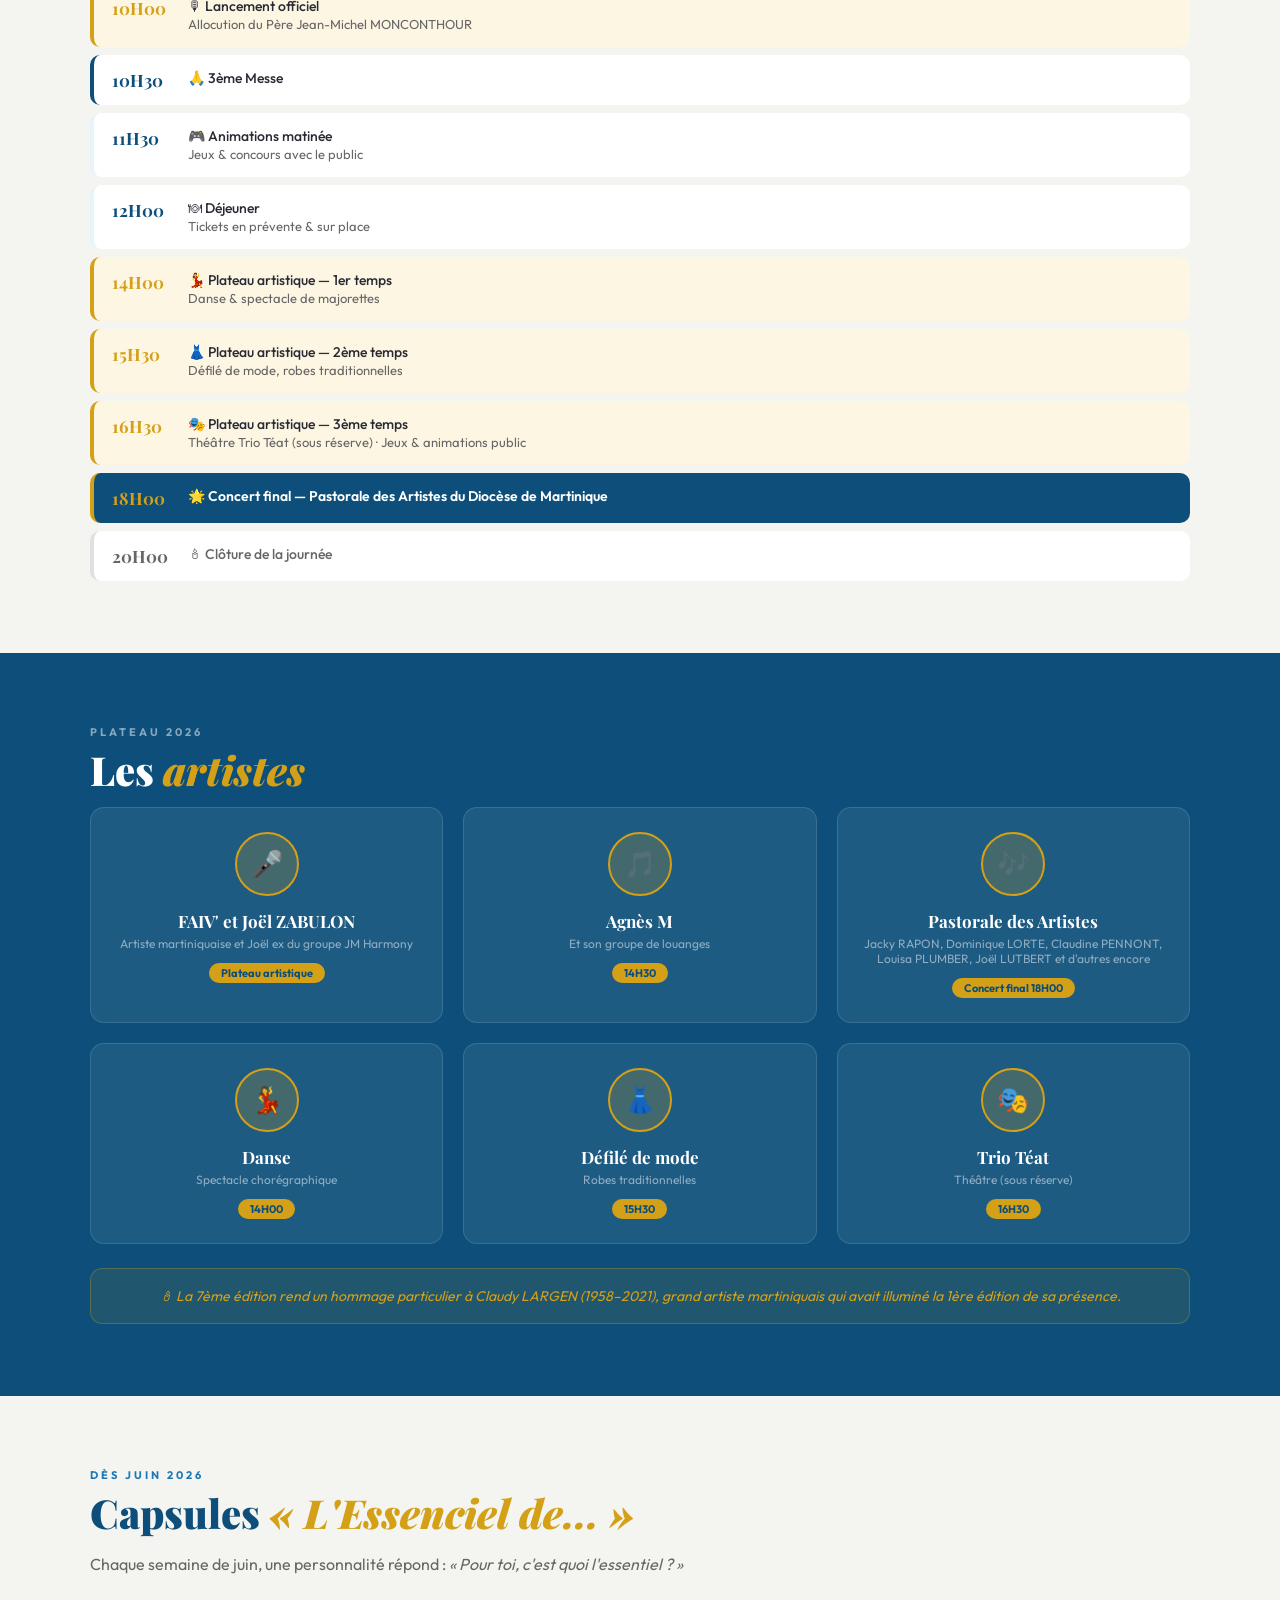
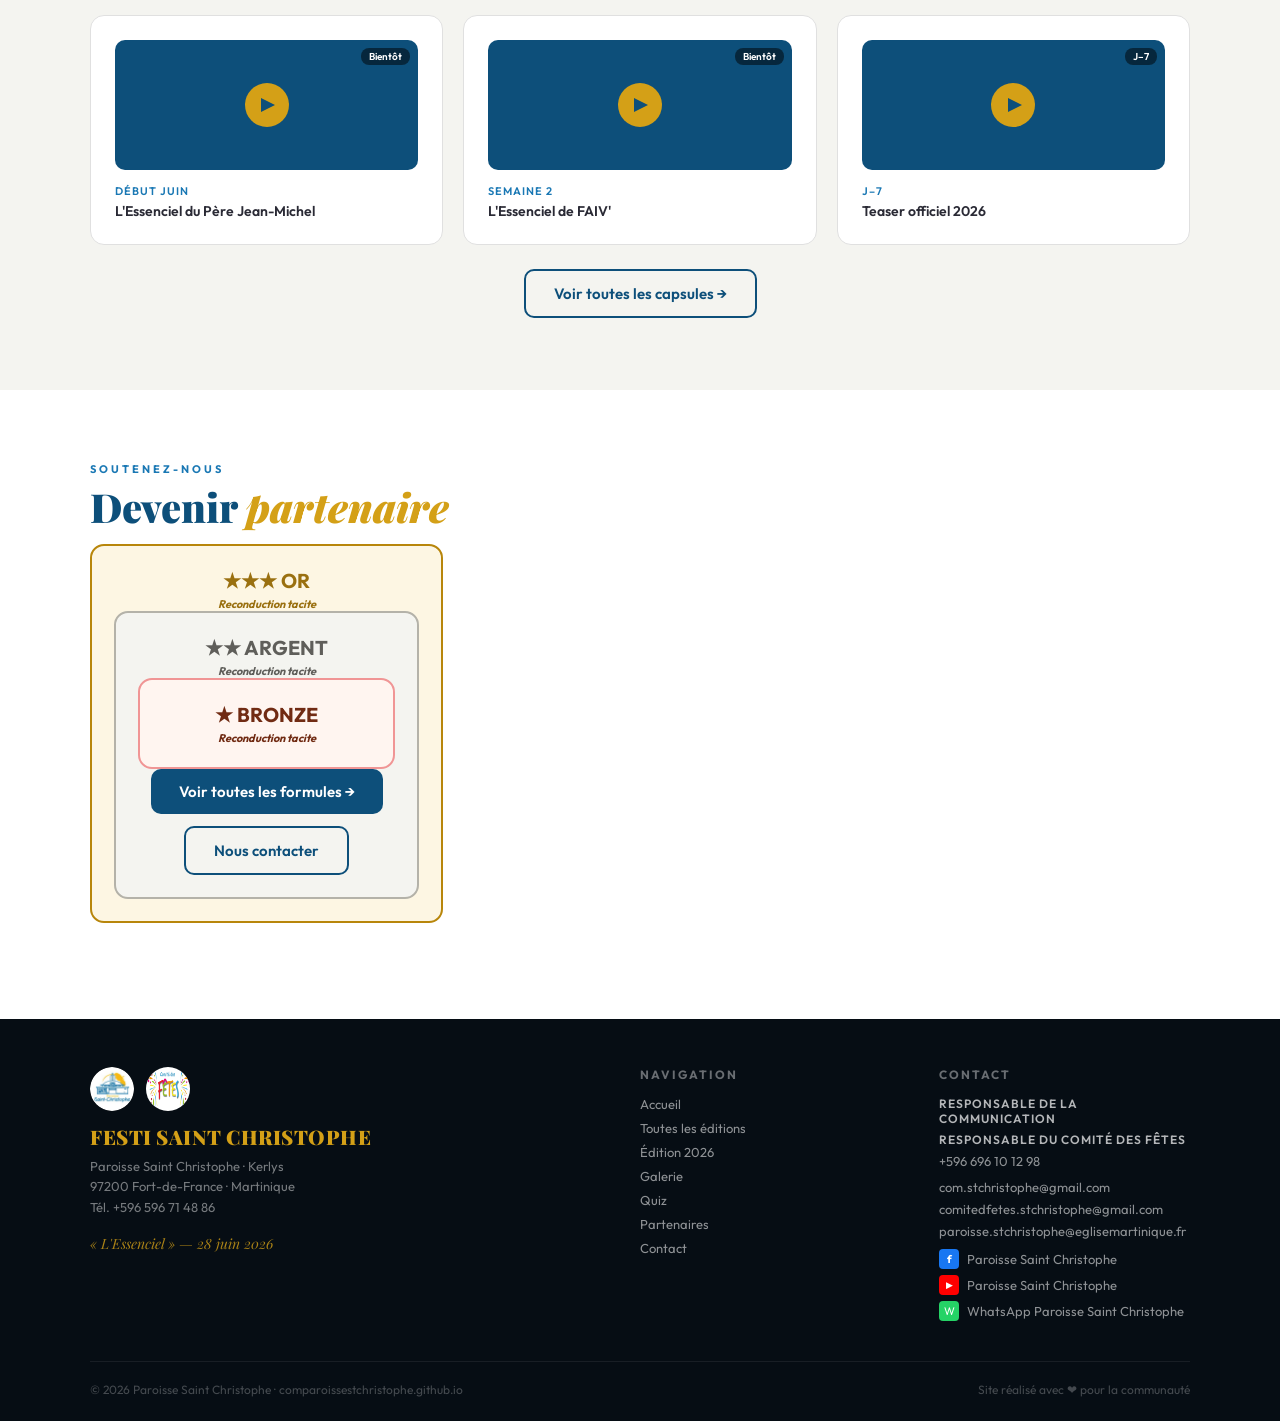
==== commit 8f8fb6b9: "Update 2026.html" ====
--- a/2026.html
+++ b/2026.html
@@ -131,19 +131,19 @@
       <div style="background:rgba(255,255,255,.07);border:1px solid rgba(255,255,255,.12);border-radius:14px;padding:24px;text-align:center">
         <div style="width:64px;height:64px;border-radius:50%;background:rgba(212,160,23,.2);border:2px solid var(--or);margin:0 auto 14px;display:flex;align-items:center;justify-content:center;font-size:26px">🎤</div>
         <div style="font-family:'Playfair Display',serif;font-size:17px;font-weight:700;color:#fff;margin-bottom:4px">FAIV' et Joël ZABULON</div>
-        <div style="font-size:12px;color:rgba(255,255,255,.5);margin-bottom:10px">Artiste martiniquaise</div>
+        <div style="font-size:12px;color:rgba(255,255,255,.5);margin-bottom:10px">Artiste martiniquaise et Joël ex du groupe JM Harmony</div>
         <div style="background:var(--or);color:var(--bleu);font-size:11px;font-weight:700;padding:3px 12px;border-radius:10px;display:inline-block">Plateau artistique</div>
       </div>
       <div style="background:rgba(255,255,255,.07);border:1px solid rgba(255,255,255,.12);border-radius:14px;padding:24px;text-align:center">
         <div style="width:64px;height:64px;border-radius:50%;background:rgba(212,160,23,.2);border:2px solid var(--or);margin:0 auto 14px;display:flex;align-items:center;justify-content:center;font-size:26px">🎵</div>
         <div style="font-family:'Playfair Display',serif;font-size:17px;font-weight:700;color:#fff;margin-bottom:4px">Agnès M</div>
         <div style="font-size:12px;color:rgba(255,255,255,.5);margin-bottom:10px">Et son groupe de louanges</div>
-        <div style="background:var(--or);color:var(--bleu);font-size:11px;font-weight:700;padding:3px 12px;border-radius:10px;display:inline-block">Plateau artistique</div>
+        <div style="background:var(--or);color:var(--bleu);font-size:11px;font-weight:700;padding:3px 12px;border-radius:10px;display:inline-block">14H30</div>
       </div>
       <div style="background:rgba(255,255,255,.07);border:1px solid rgba(255,255,255,.12);border-radius:14px;padding:24px;text-align:center">
         <div style="width:64px;height:64px;border-radius:50%;background:rgba(212,160,23,.2);border:2px solid var(--or);margin:0 auto 14px;display:flex;align-items:center;justify-content:center;font-size:26px">🎶</div>
         <div style="font-family:'Playfair Display',serif;font-size:17px;font-weight:700;color:#fff;margin-bottom:4px">Pastorale des Artistes</div>
-        <div style="font-size:12px;color:rgba(255,255,255,.5);margin-bottom:10px">Diocèse de Martinique</div>
+        <div style="font-size:12px;color:rgba(255,255,255,.5);margin-bottom:10px">Jacky RAPON, Dominique LORTE, Claudine PENNONT, Louisa PLUMBER, Joël LUTBERT et d'autres encore</div>
         <div style="background:var(--or);color:var(--bleu);font-size:11px;font-weight:700;padding:3px 12px;border-radius:10px;display:inline-block">Concert final 18H00</div>
       </div>
       <div style="background:rgba(255,255,255,.07);border:1px solid rgba(255,255,255,.12);border-radius:14px;padding:24px;text-align:center">
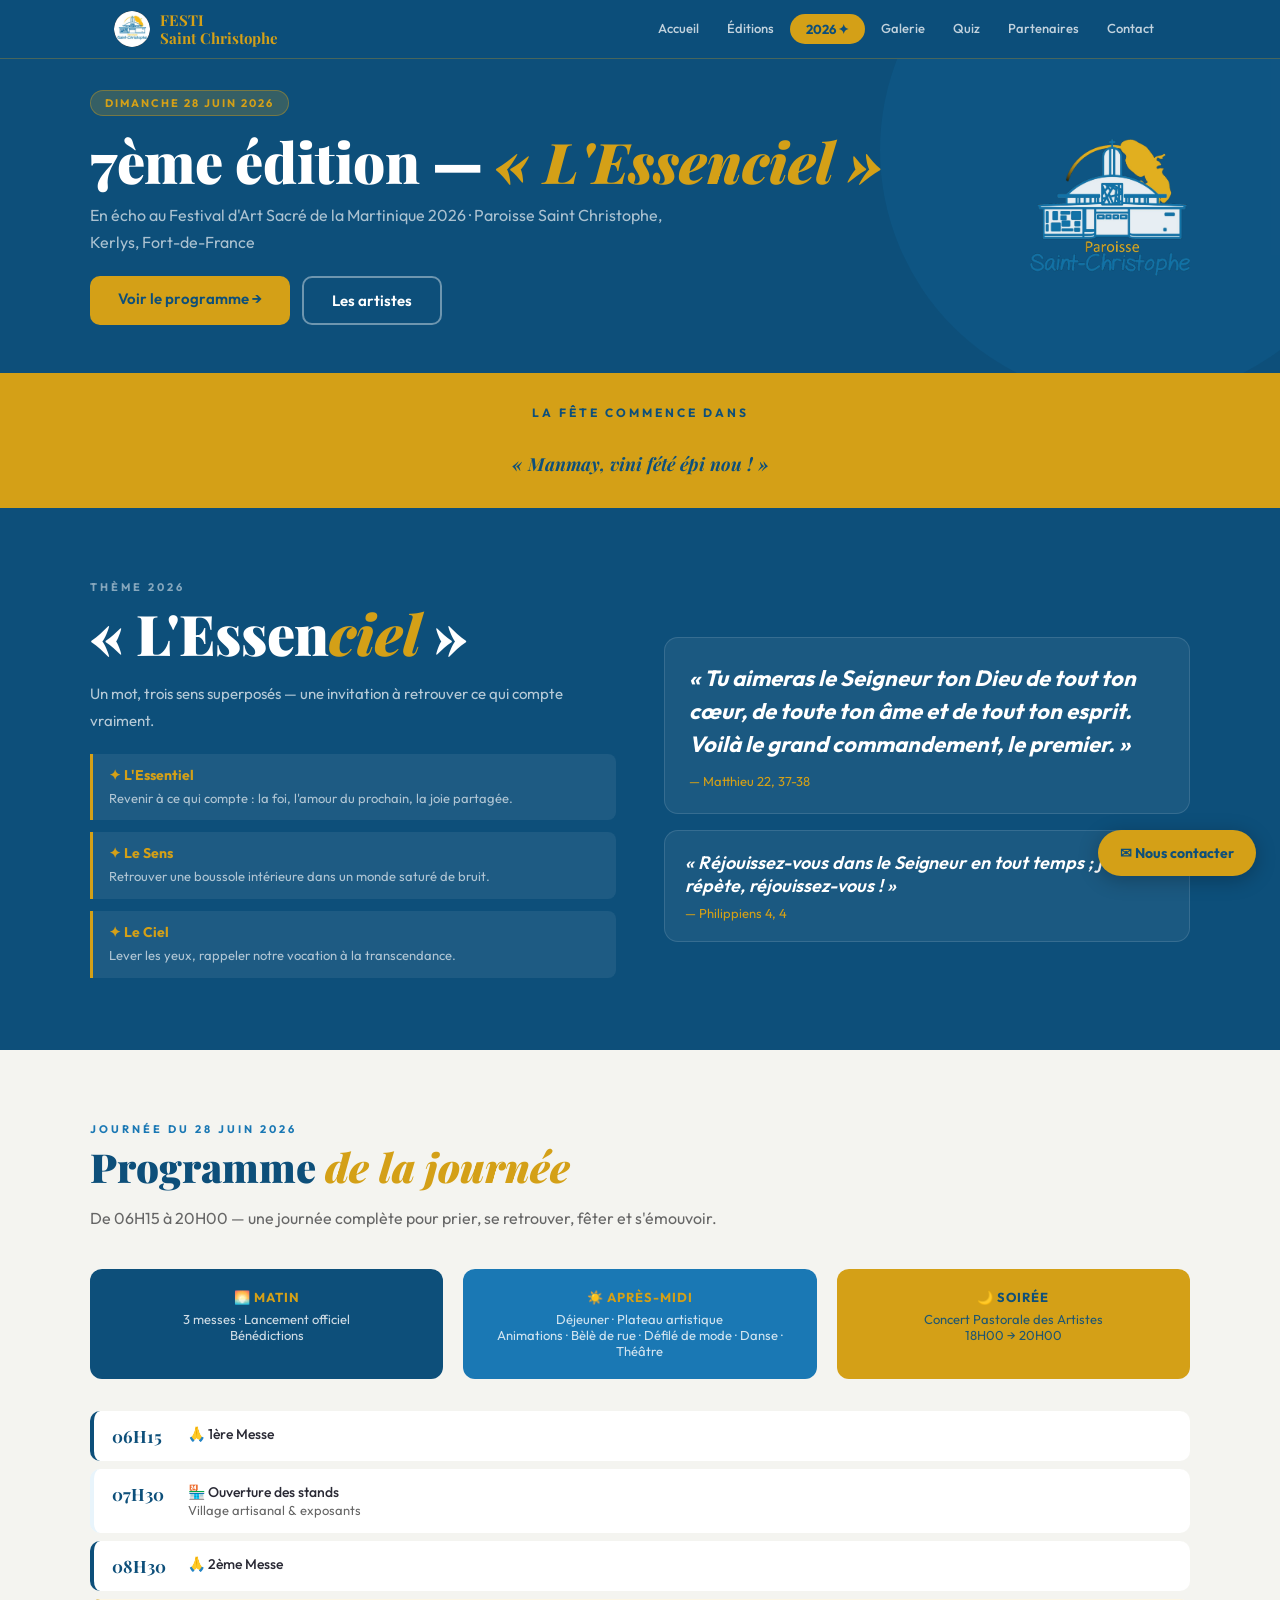
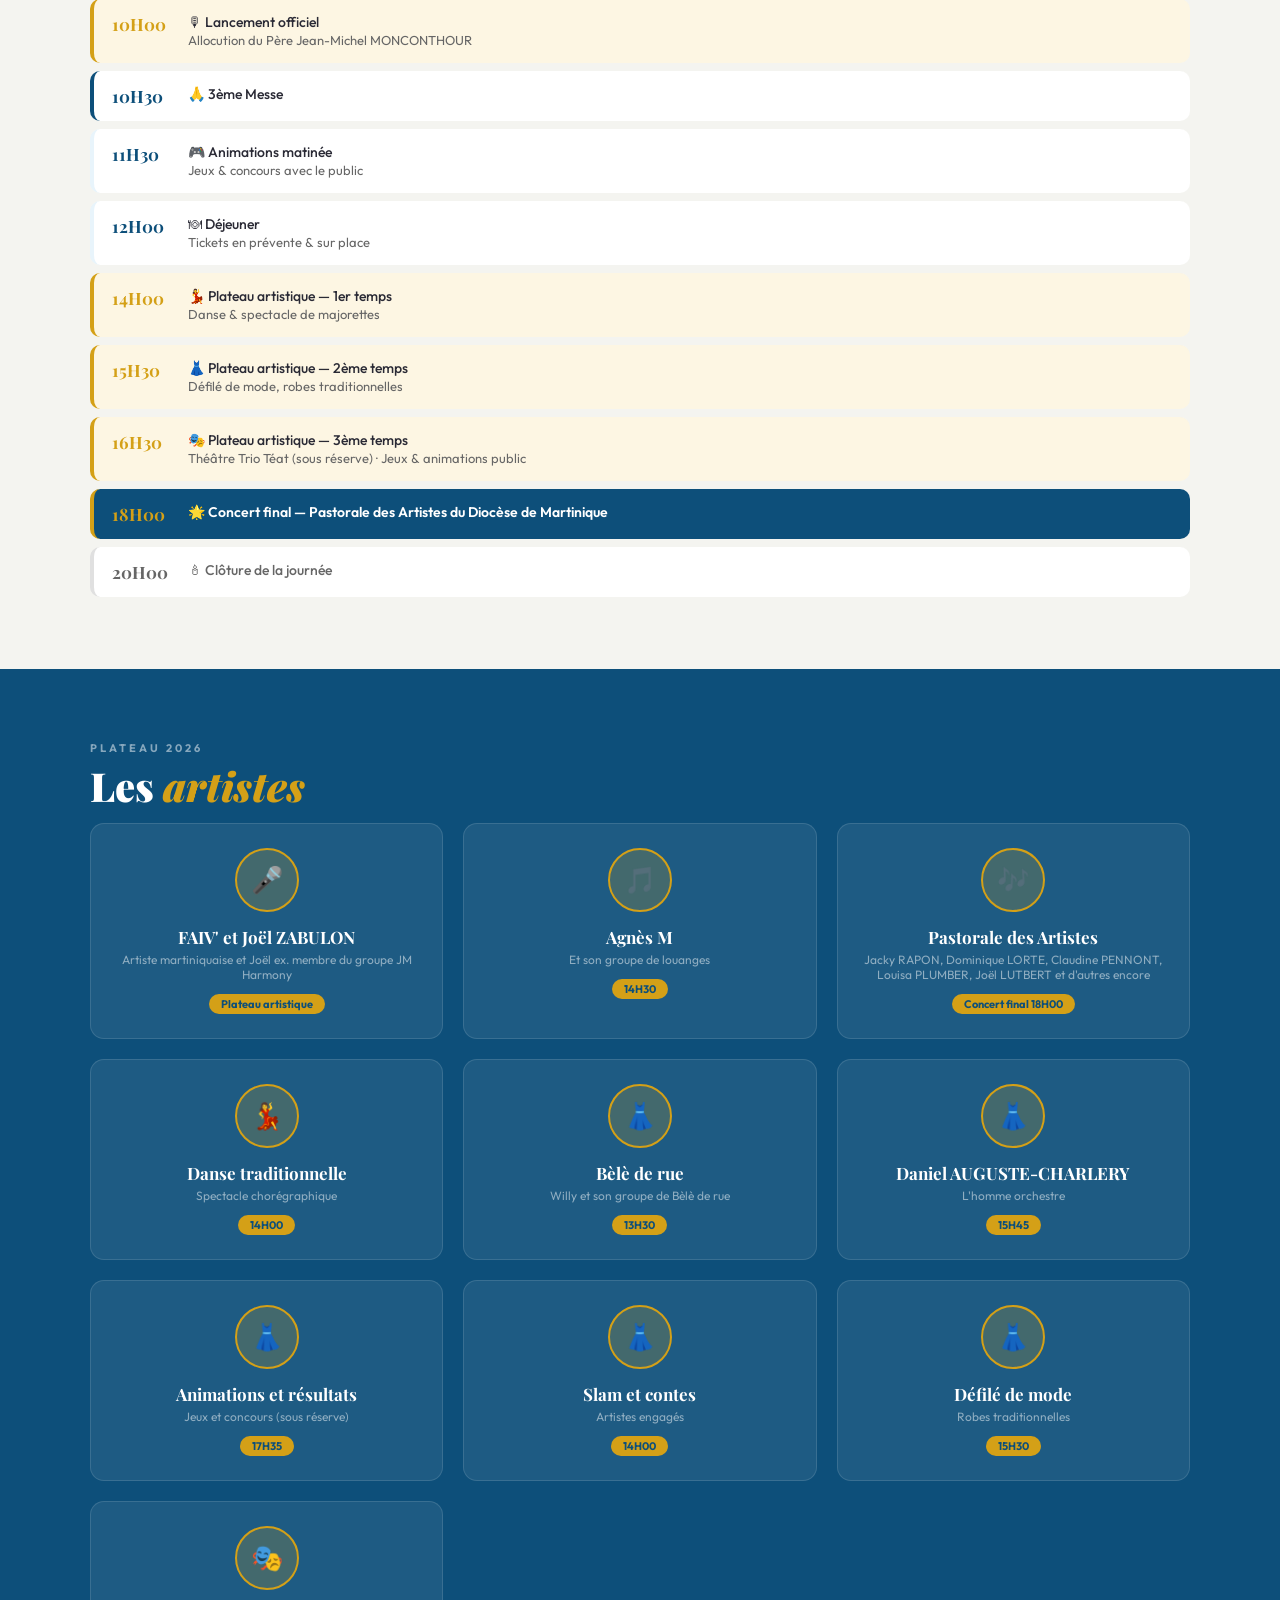
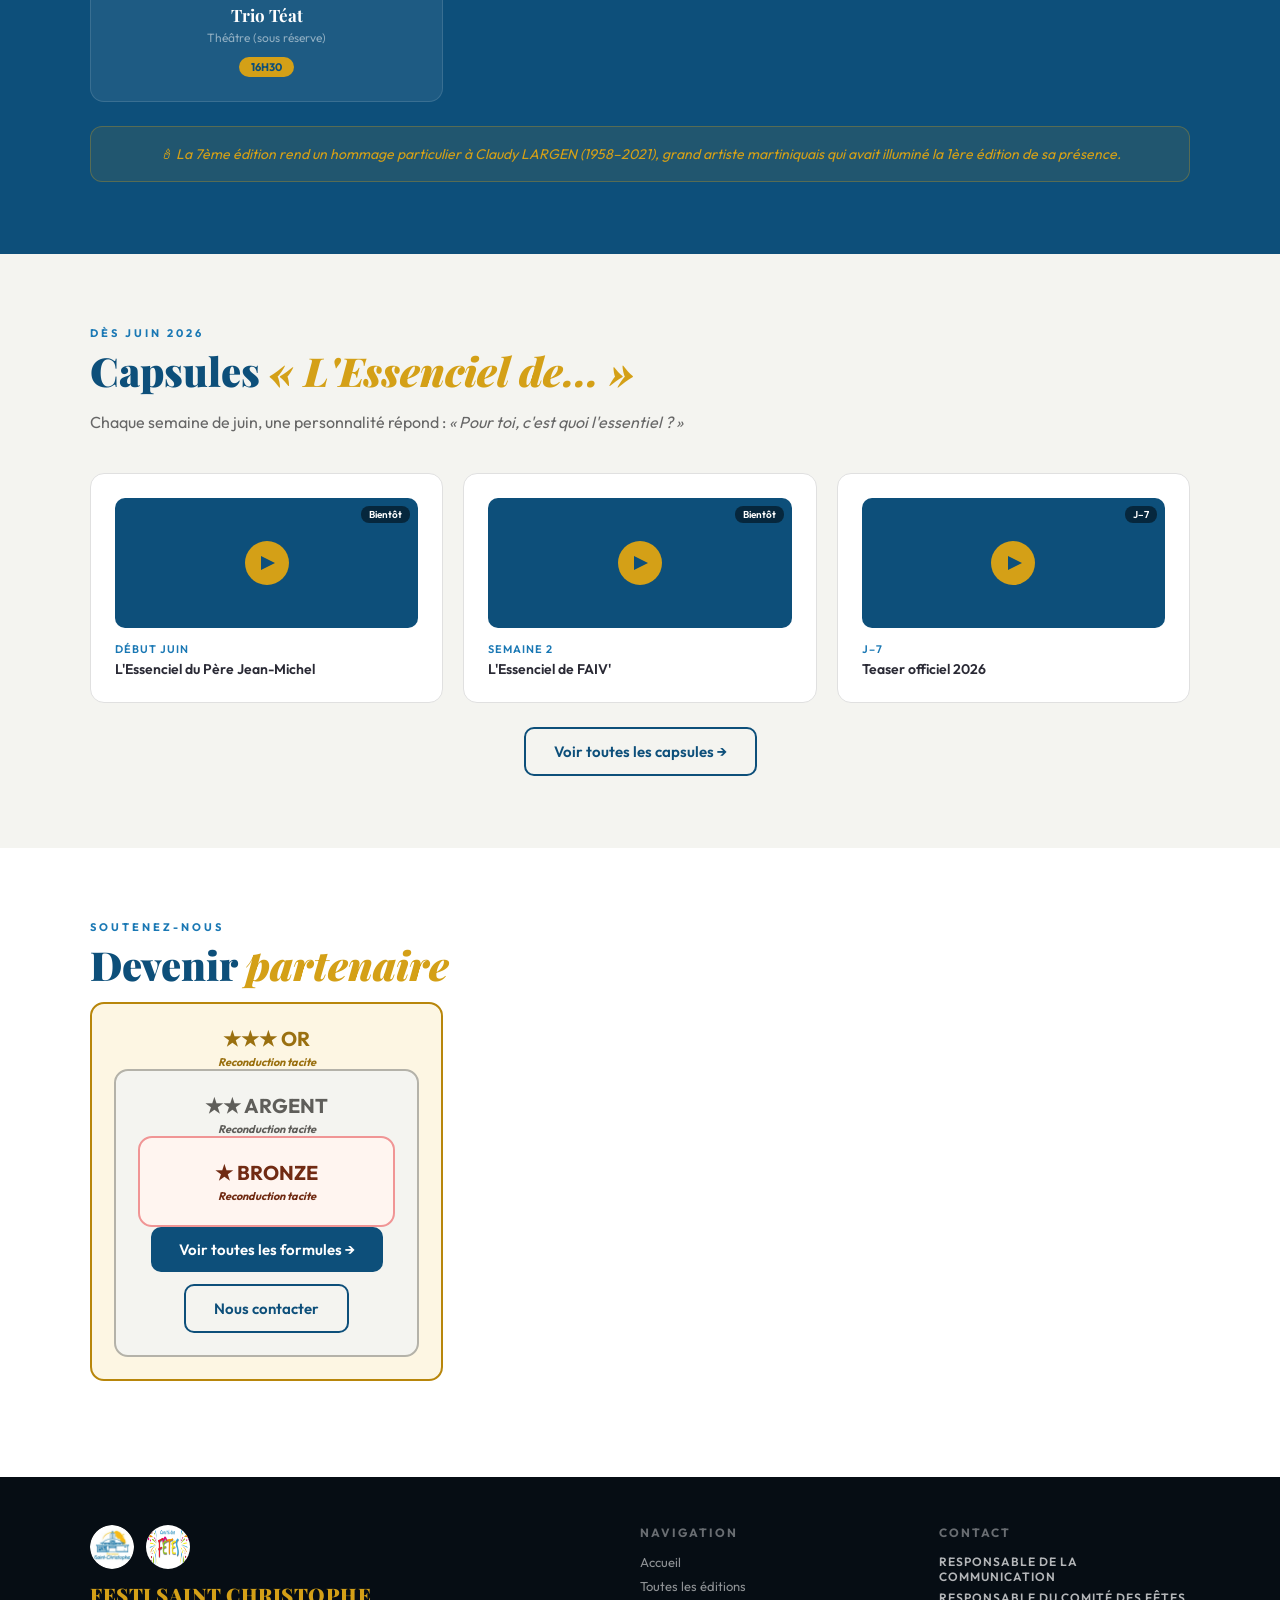
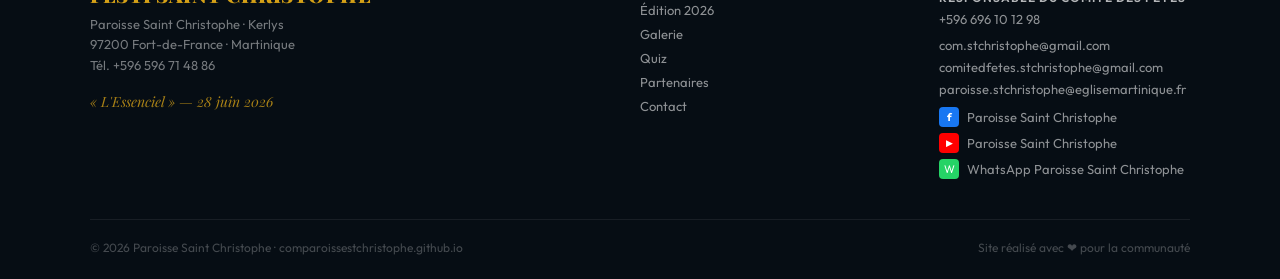
==== commit 0126fe47: "Update 2026.html" ====
--- a/2026.html
+++ b/2026.html
@@ -96,7 +96,7 @@
       </div>
       <div style="background:#1A78B4;border-radius:12px;padding:20px;text-align:center">
         <div style="color:var(--or);font-size:13px;font-weight:700;text-transform:uppercase;letter-spacing:1px;margin-bottom:6px">☀️ Après-midi</div>
-        <div style="color:#fff;font-size:13px;opacity:.8">Déjeuner · Plateau artistique<br>Animations · Défilé · Danse · Théâtre</div>
+        <div style="color:#fff;font-size:13px;opacity:.8">Déjeuner · Plateau artistique<br>Animations · Bèlè de rue · Défilé de mode · Danse · Théâtre</div>
       </div>
       <div style="background:var(--or);border-radius:12px;padding:20px;text-align:center">
         <div style="color:var(--bleu);font-size:13px;font-weight:700;text-transform:uppercase;letter-spacing:1px;margin-bottom:6px">🌙 Soirée</div>
@@ -131,7 +131,7 @@
       <div style="background:rgba(255,255,255,.07);border:1px solid rgba(255,255,255,.12);border-radius:14px;padding:24px;text-align:center">
         <div style="width:64px;height:64px;border-radius:50%;background:rgba(212,160,23,.2);border:2px solid var(--or);margin:0 auto 14px;display:flex;align-items:center;justify-content:center;font-size:26px">🎤</div>
         <div style="font-family:'Playfair Display',serif;font-size:17px;font-weight:700;color:#fff;margin-bottom:4px">FAIV' et Joël ZABULON</div>
-        <div style="font-size:12px;color:rgba(255,255,255,.5);margin-bottom:10px">Artiste martiniquaise et Joël ex du groupe JM Harmony</div>
+        <div style="font-size:12px;color:rgba(255,255,255,.5);margin-bottom:10px">Artiste martiniquaise et Joël ex. membre du groupe JM Harmony</div>
         <div style="background:var(--or);color:var(--bleu);font-size:11px;font-weight:700;padding:3px 12px;border-radius:10px;display:inline-block">Plateau artistique</div>
       </div>
       <div style="background:rgba(255,255,255,.07);border:1px solid rgba(255,255,255,.12);border-radius:14px;padding:24px;text-align:center">
@@ -148,8 +148,32 @@
       </div>
       <div style="background:rgba(255,255,255,.07);border:1px solid rgba(255,255,255,.12);border-radius:14px;padding:24px;text-align:center">
         <div style="width:64px;height:64px;border-radius:50%;background:rgba(212,160,23,.2);border:2px solid var(--or);margin:0 auto 14px;display:flex;align-items:center;justify-content:center;font-size:26px">💃</div>
-        <div style="font-family:'Playfair Display',serif;font-size:17px;font-weight:700;color:#fff;margin-bottom:4px">Danse</div>
+        <div style="font-family:'Playfair Display',serif;font-size:17px;font-weight:700;color:#fff;margin-bottom:4px">Danse traditionnelle</div>
         <div style="font-size:12px;color:rgba(255,255,255,.5);margin-bottom:10px">Spectacle chorégraphique</div>
+        <div style="background:var(--or);color:var(--bleu);font-size:11px;font-weight:700;padding:3px 12px;border-radius:10px;display:inline-block">14H00</div>
+      </div>
+      <div style="background:rgba(255,255,255,.07);border:1px solid rgba(255,255,255,.12);border-radius:14px;padding:24px;text-align:center">
+        <div style="width:64px;height:64px;border-radius:50%;background:rgba(212,160,23,.2);border:2px solid var(--or);margin:0 auto 14px;display:flex;align-items:center;justify-content:center;font-size:26px">👗</div>
+        <div style="font-family:'Playfair Display',serif;font-size:17px;font-weight:700;color:#fff;margin-bottom:4px">Bèlè de rue</div>
+        <div style="font-size:12px;color:rgba(255,255,255,.5);margin-bottom:10px">Willy et son groupe de Bèlè de rue</div>
+        <div style="background:var(--or);color:var(--bleu);font-size:11px;font-weight:700;padding:3px 12px;border-radius:10px;display:inline-block">13H30</div>
+      </div>
+      <div style="background:rgba(255,255,255,.07);border:1px solid rgba(255,255,255,.12);border-radius:14px;padding:24px;text-align:center">
+        <div style="width:64px;height:64px;border-radius:50%;background:rgba(212,160,23,.2);border:2px solid var(--or);margin:0 auto 14px;display:flex;align-items:center;justify-content:center;font-size:26px">👗</div>
+        <div style="font-family:'Playfair Display',serif;font-size:17px;font-weight:700;color:#fff;margin-bottom:4px">Daniel AUGUSTE-CHARLERY</div>
+        <div style="font-size:12px;color:rgba(255,255,255,.5);margin-bottom:10px">L'homme orchestre</div>
+        <div style="background:var(--or);color:var(--bleu);font-size:11px;font-weight:700;padding:3px 12px;border-radius:10px;display:inline-block">15H45</div>
+      </div>
+      <div style="background:rgba(255,255,255,.07);border:1px solid rgba(255,255,255,.12);border-radius:14px;padding:24px;text-align:center">
+        <div style="width:64px;height:64px;border-radius:50%;background:rgba(212,160,23,.2);border:2px solid var(--or);margin:0 auto 14px;display:flex;align-items:center;justify-content:center;font-size:26px">👗</div>
+        <div style="font-family:'Playfair Display',serif;font-size:17px;font-weight:700;color:#fff;margin-bottom:4px">Animations et résultats</div>
+        <div style="font-size:12px;color:rgba(255,255,255,.5);margin-bottom:10px">Jeux et concours (sous réserve)</div>
+        <div style="background:var(--or);color:var(--bleu);font-size:11px;font-weight:700;padding:3px 12px;border-radius:10px;display:inline-block">17H35</div>
+      </div>
+      <div style="background:rgba(255,255,255,.07);border:1px solid rgba(255,255,255,.12);border-radius:14px;padding:24px;text-align:center">
+        <div style="width:64px;height:64px;border-radius:50%;background:rgba(212,160,23,.2);border:2px solid var(--or);margin:0 auto 14px;display:flex;align-items:center;justify-content:center;font-size:26px">👗</div>
+        <div style="font-family:'Playfair Display',serif;font-size:17px;font-weight:700;color:#fff;margin-bottom:4px">Slam et contes</div>
+        <div style="font-size:12px;color:rgba(255,255,255,.5);margin-bottom:10px">Artistes engagés</div>
         <div style="background:var(--or);color:var(--bleu);font-size:11px;font-weight:700;padding:3px 12px;border-radius:10px;display:inline-block">14H00</div>
       </div>
       <div style="background:rgba(255,255,255,.07);border:1px solid rgba(255,255,255,.12);border-radius:14px;padding:24px;text-align:center">
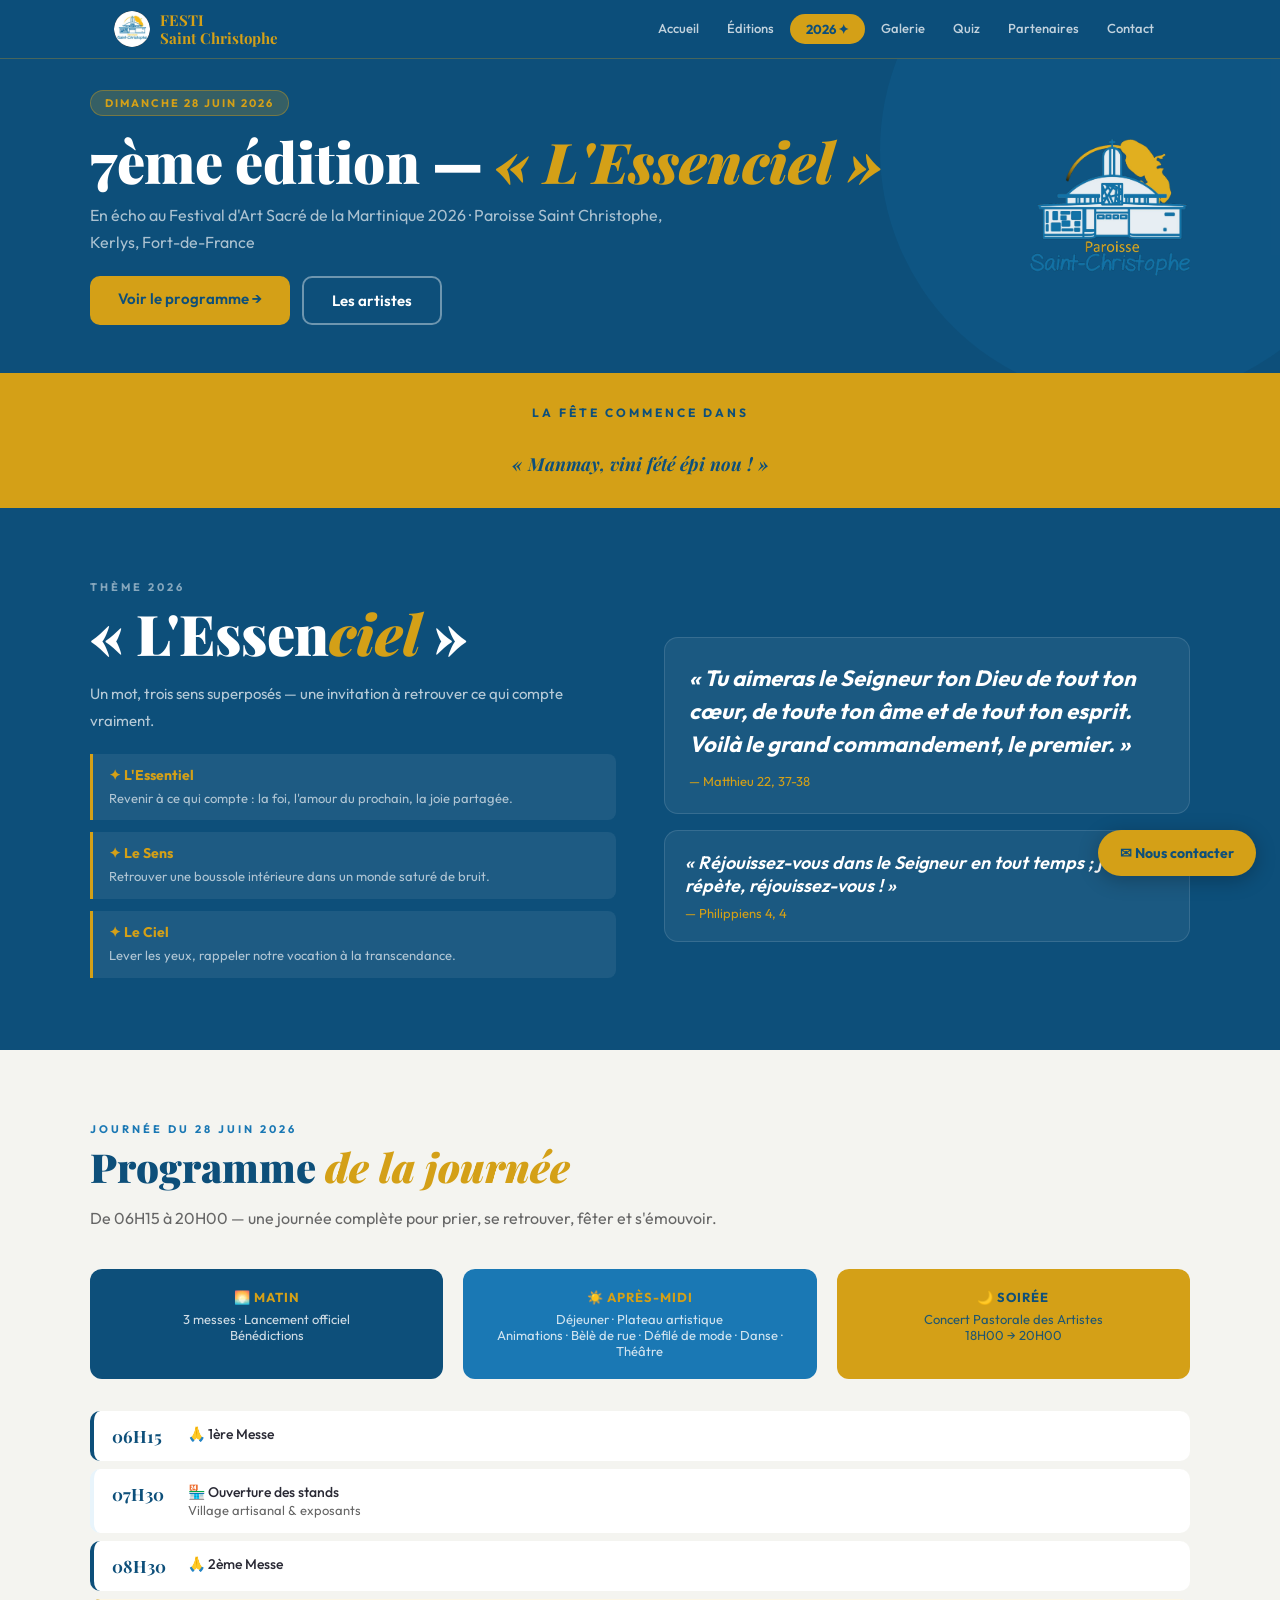
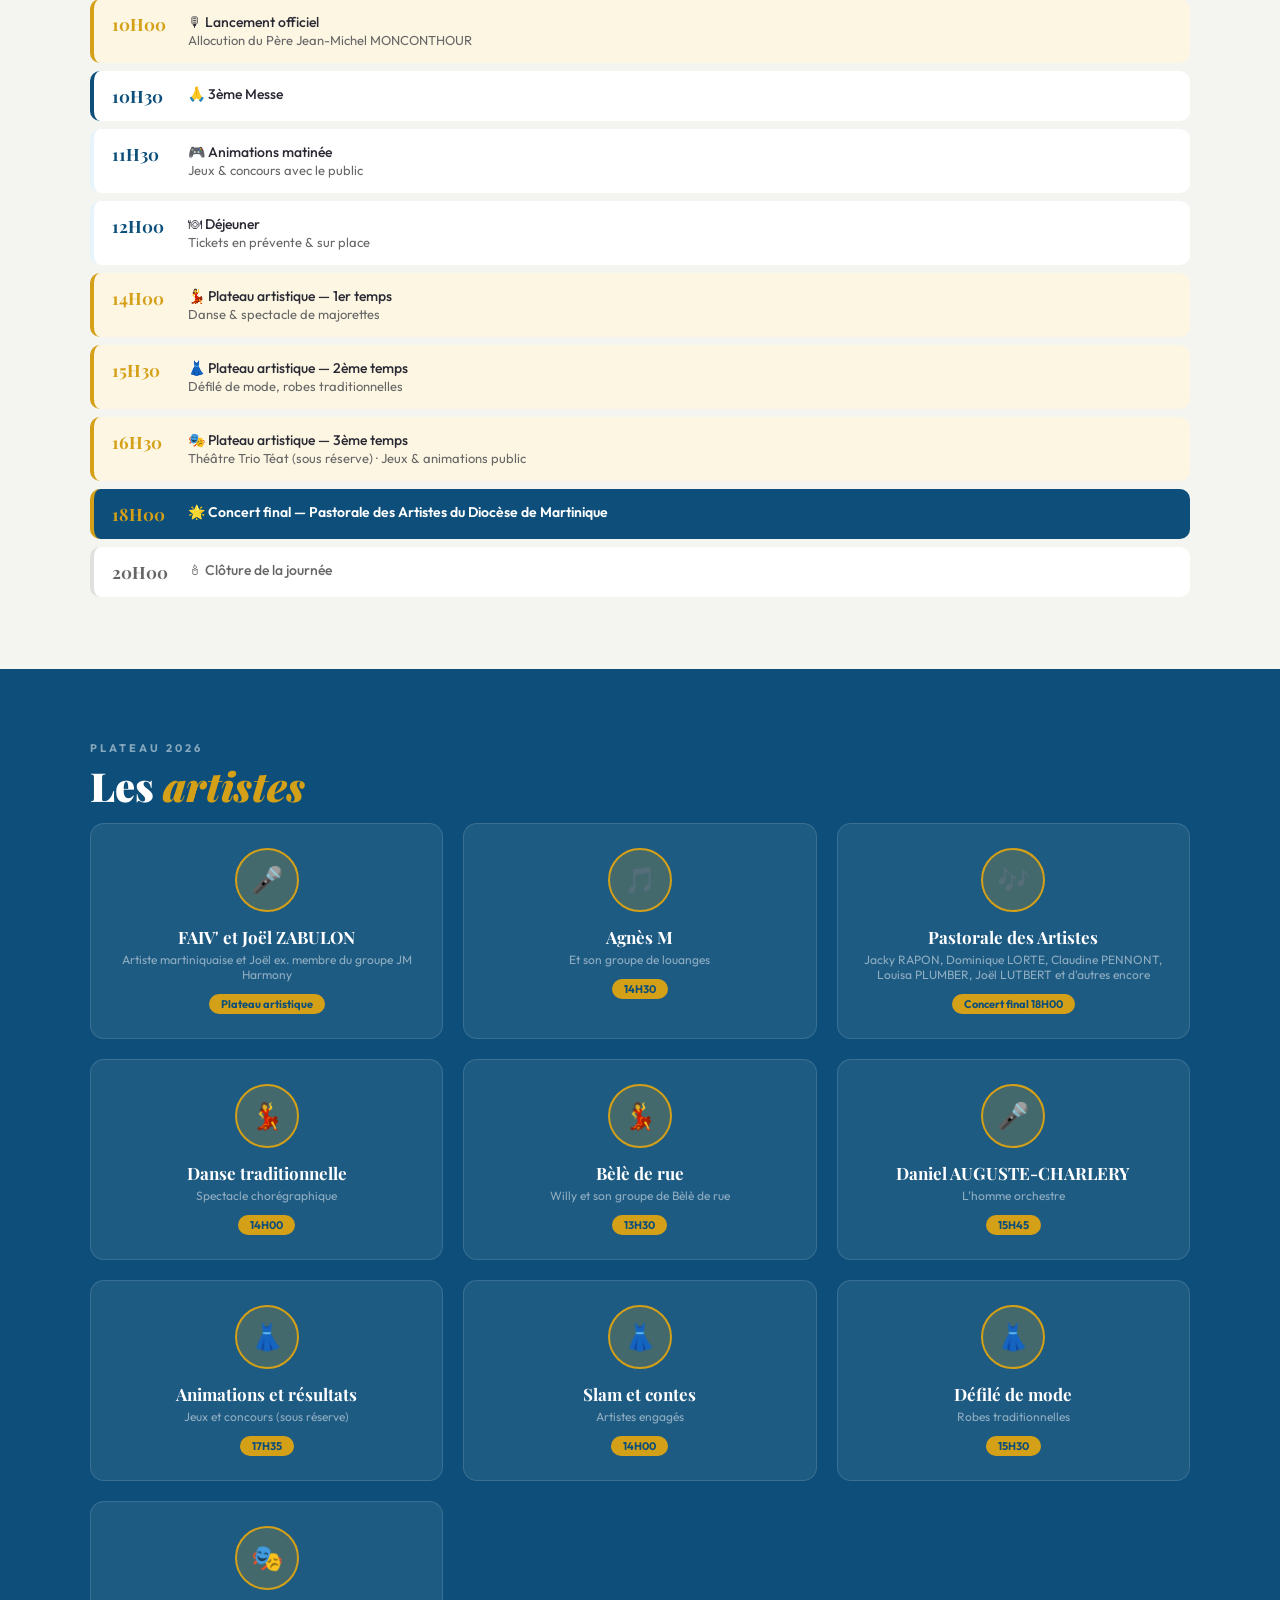
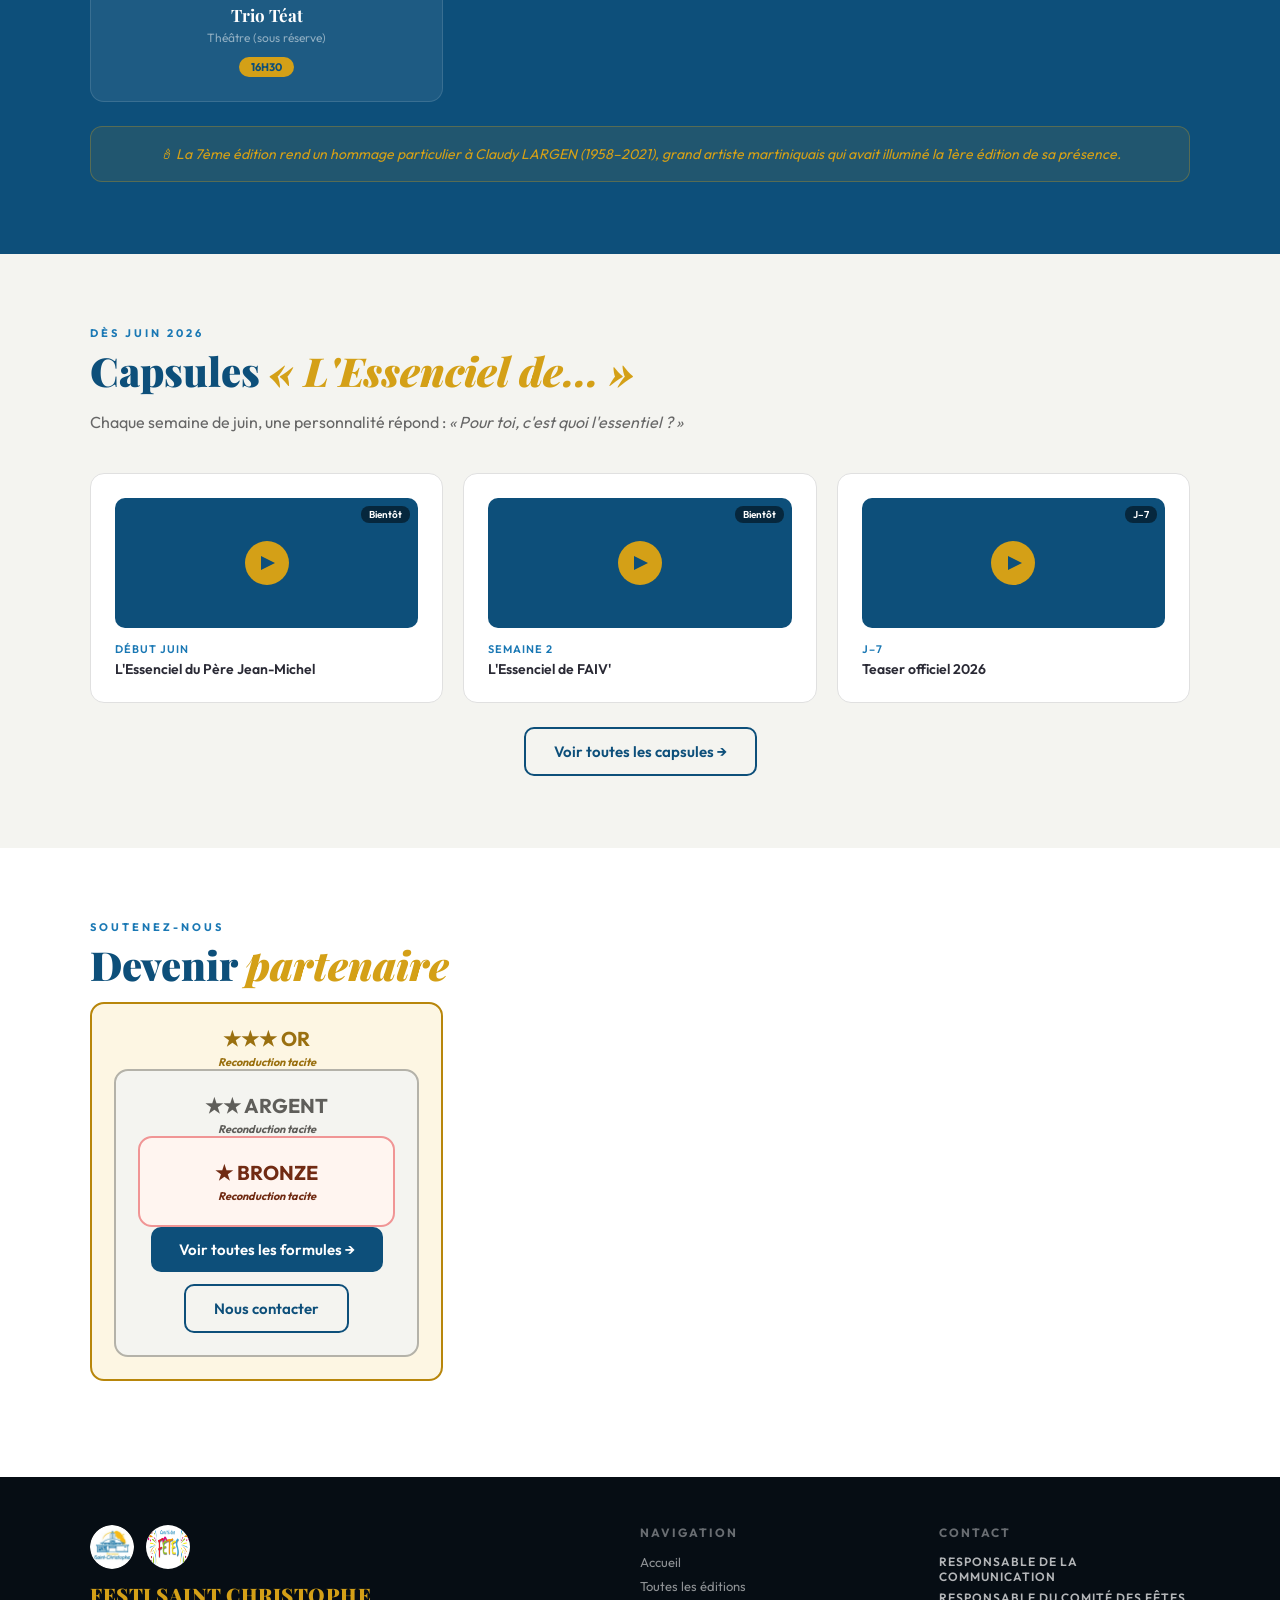
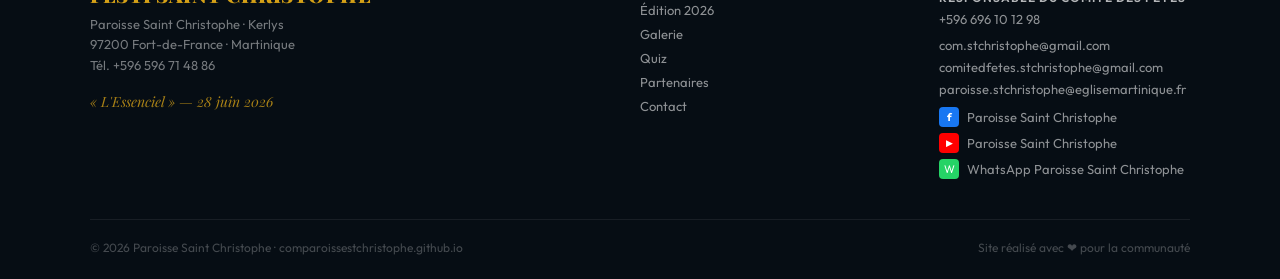
==== commit 0e2627a7: "Update 2026.html" ====
--- a/2026.html
+++ b/2026.html
@@ -153,13 +153,13 @@
         <div style="background:var(--or);color:var(--bleu);font-size:11px;font-weight:700;padding:3px 12px;border-radius:10px;display:inline-block">14H00</div>
       </div>
       <div style="background:rgba(255,255,255,.07);border:1px solid rgba(255,255,255,.12);border-radius:14px;padding:24px;text-align:center">
-        <div style="width:64px;height:64px;border-radius:50%;background:rgba(212,160,23,.2);border:2px solid var(--or);margin:0 auto 14px;display:flex;align-items:center;justify-content:center;font-size:26px">👗</div>
+        <div style="width:64px;height:64px;border-radius:50%;background:rgba(212,160,23,.2);border:2px solid var(--or);margin:0 auto 14px;display:flex;align-items:center;justify-content:center;font-size:26px">💃</div>
         <div style="font-family:'Playfair Display',serif;font-size:17px;font-weight:700;color:#fff;margin-bottom:4px">Bèlè de rue</div>
         <div style="font-size:12px;color:rgba(255,255,255,.5);margin-bottom:10px">Willy et son groupe de Bèlè de rue</div>
         <div style="background:var(--or);color:var(--bleu);font-size:11px;font-weight:700;padding:3px 12px;border-radius:10px;display:inline-block">13H30</div>
       </div>
       <div style="background:rgba(255,255,255,.07);border:1px solid rgba(255,255,255,.12);border-radius:14px;padding:24px;text-align:center">
-        <div style="width:64px;height:64px;border-radius:50%;background:rgba(212,160,23,.2);border:2px solid var(--or);margin:0 auto 14px;display:flex;align-items:center;justify-content:center;font-size:26px">👗</div>
+        <div style="width:64px;height:64px;border-radius:50%;background:rgba(212,160,23,.2);border:2px solid var(--or);margin:0 auto 14px;display:flex;align-items:center;justify-content:center;font-size:26px">🎤</div>
         <div style="font-family:'Playfair Display',serif;font-size:17px;font-weight:700;color:#fff;margin-bottom:4px">Daniel AUGUSTE-CHARLERY</div>
         <div style="font-size:12px;color:rgba(255,255,255,.5);margin-bottom:10px">L'homme orchestre</div>
         <div style="background:var(--or);color:var(--bleu);font-size:11px;font-weight:700;padding:3px 12px;border-radius:10px;display:inline-block">15H45</div>
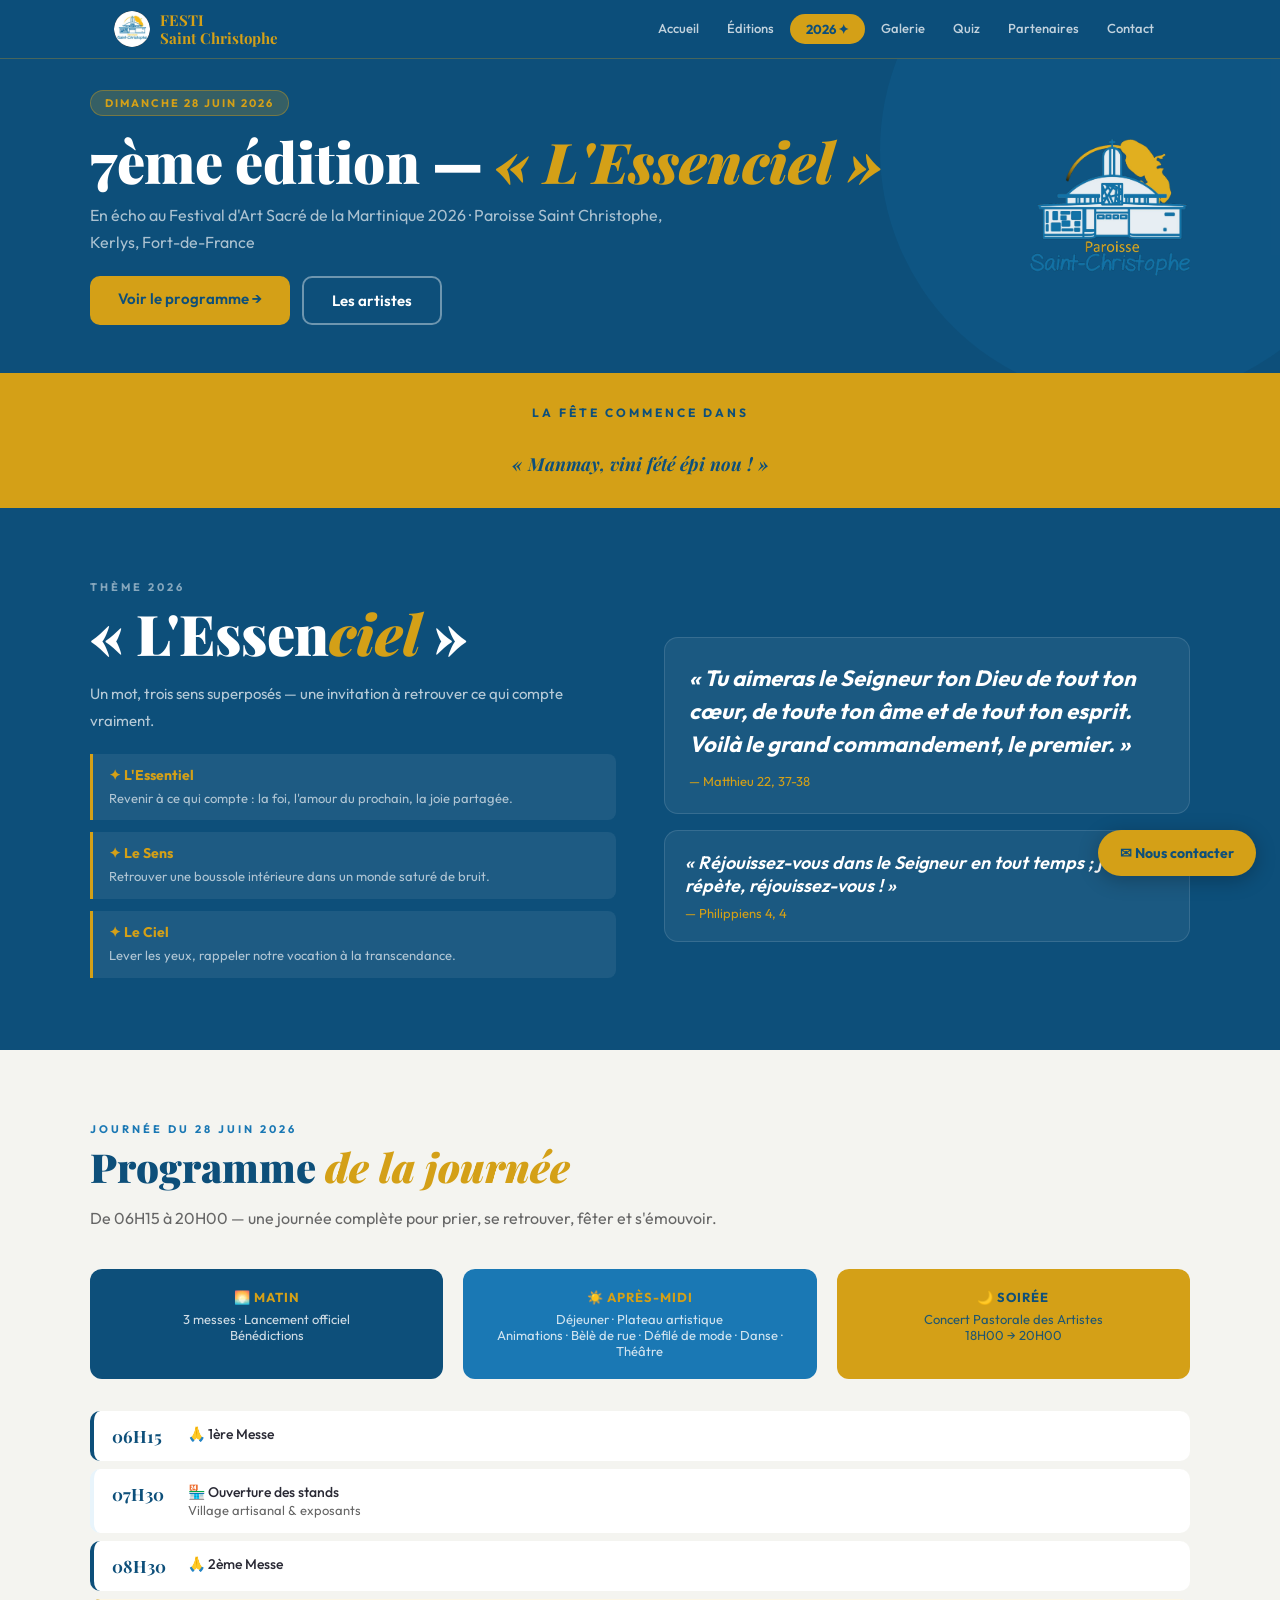
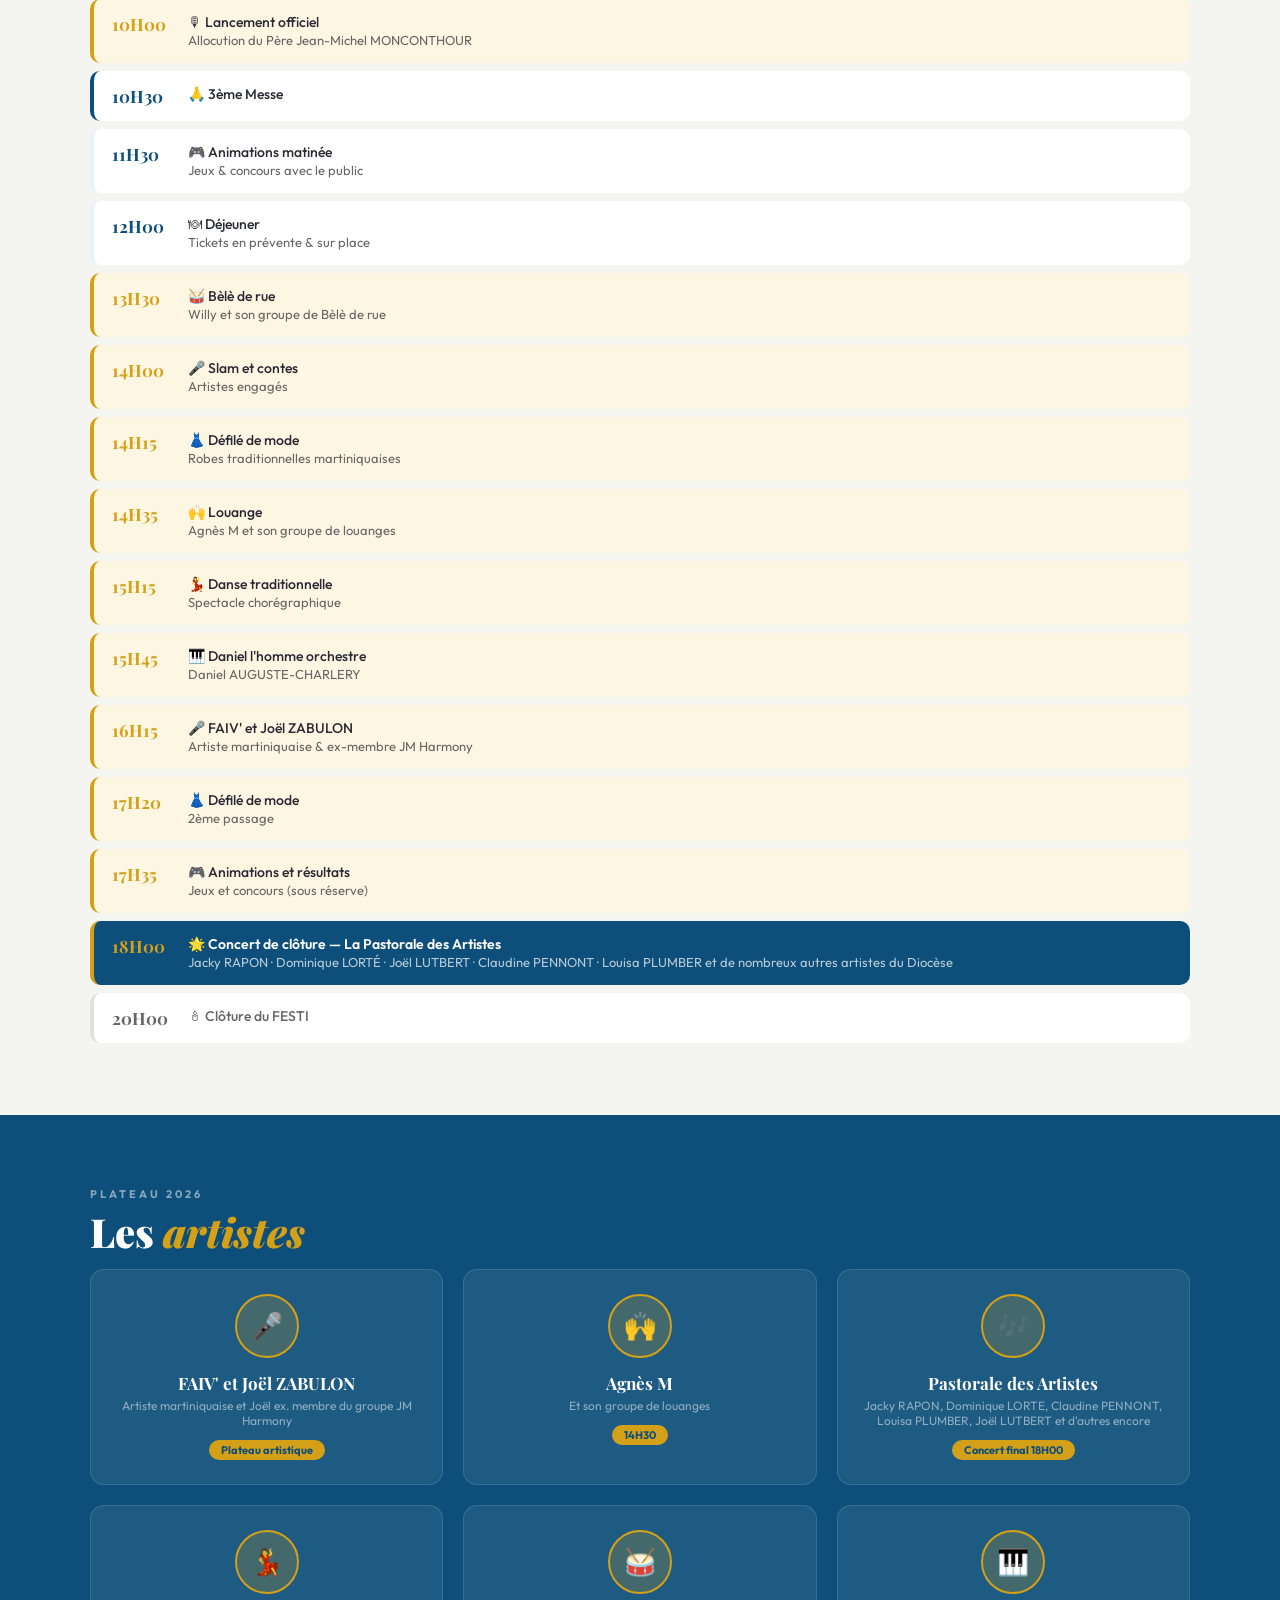
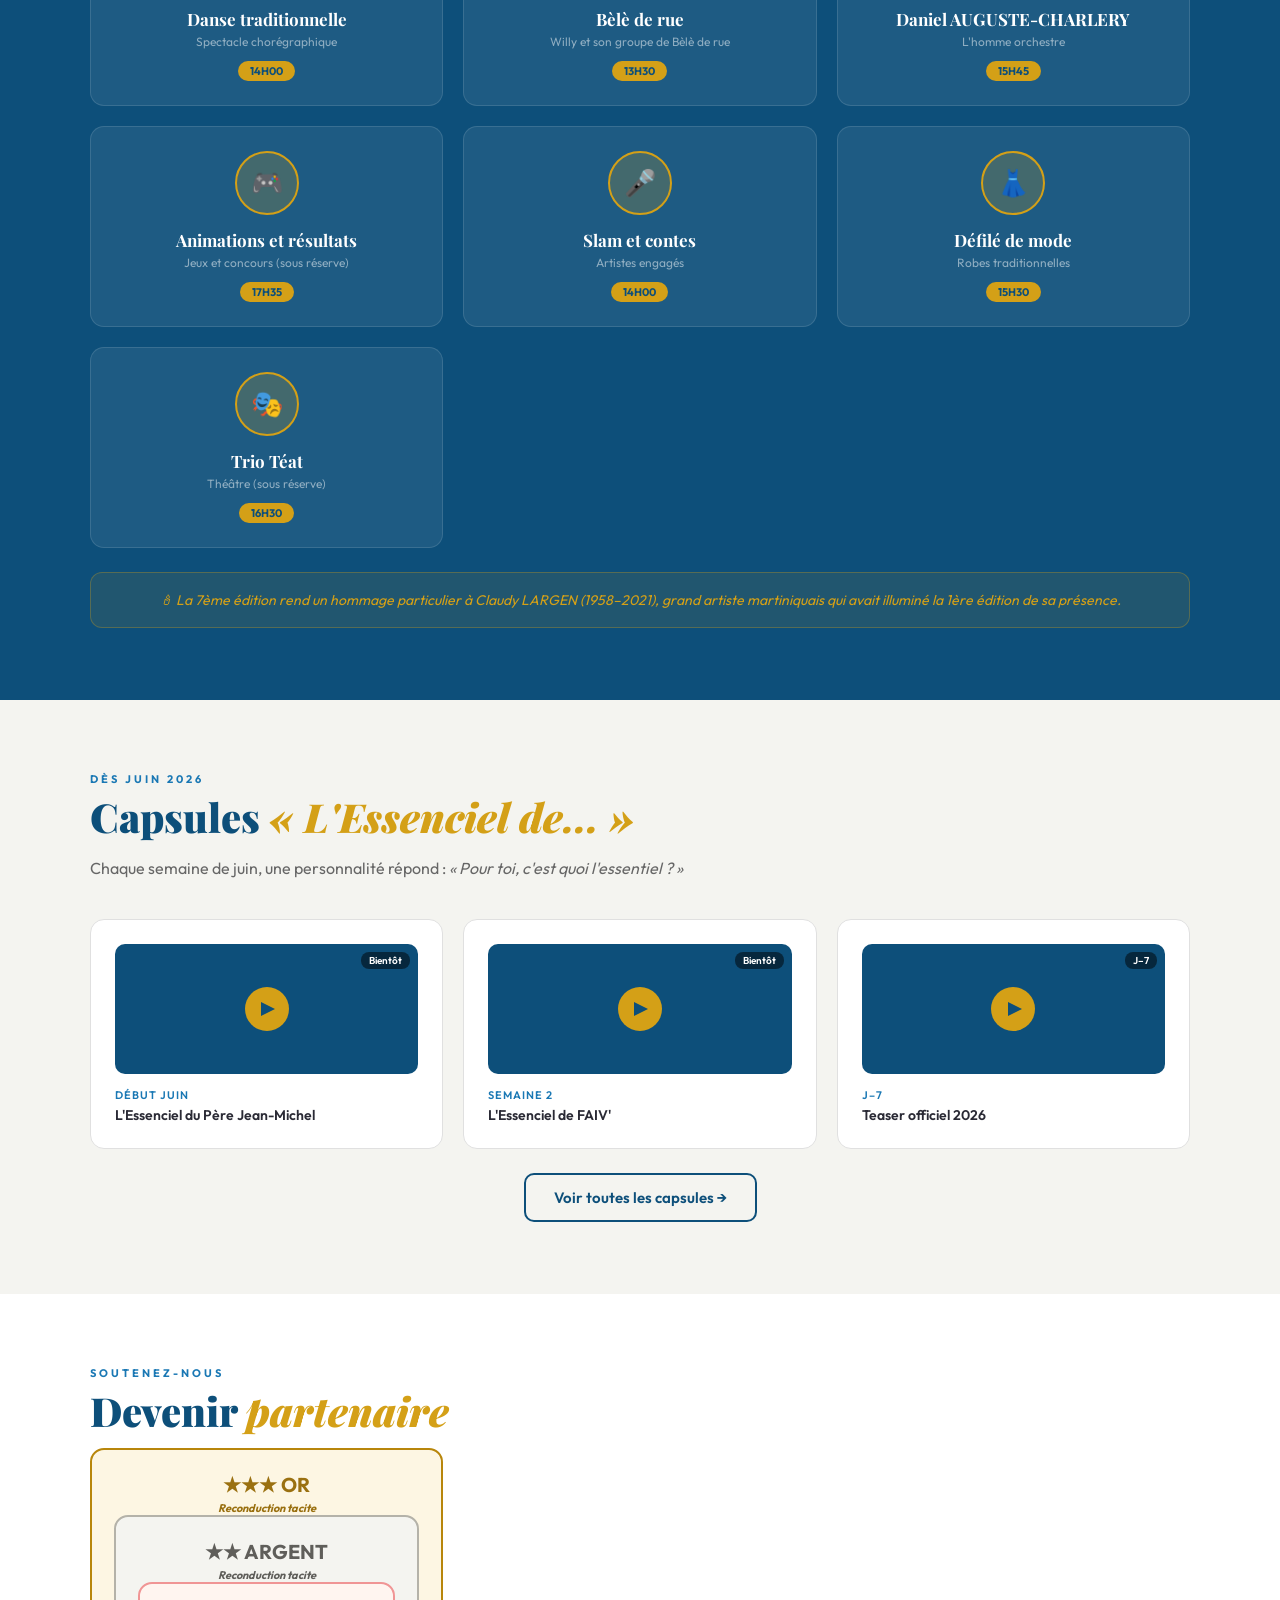
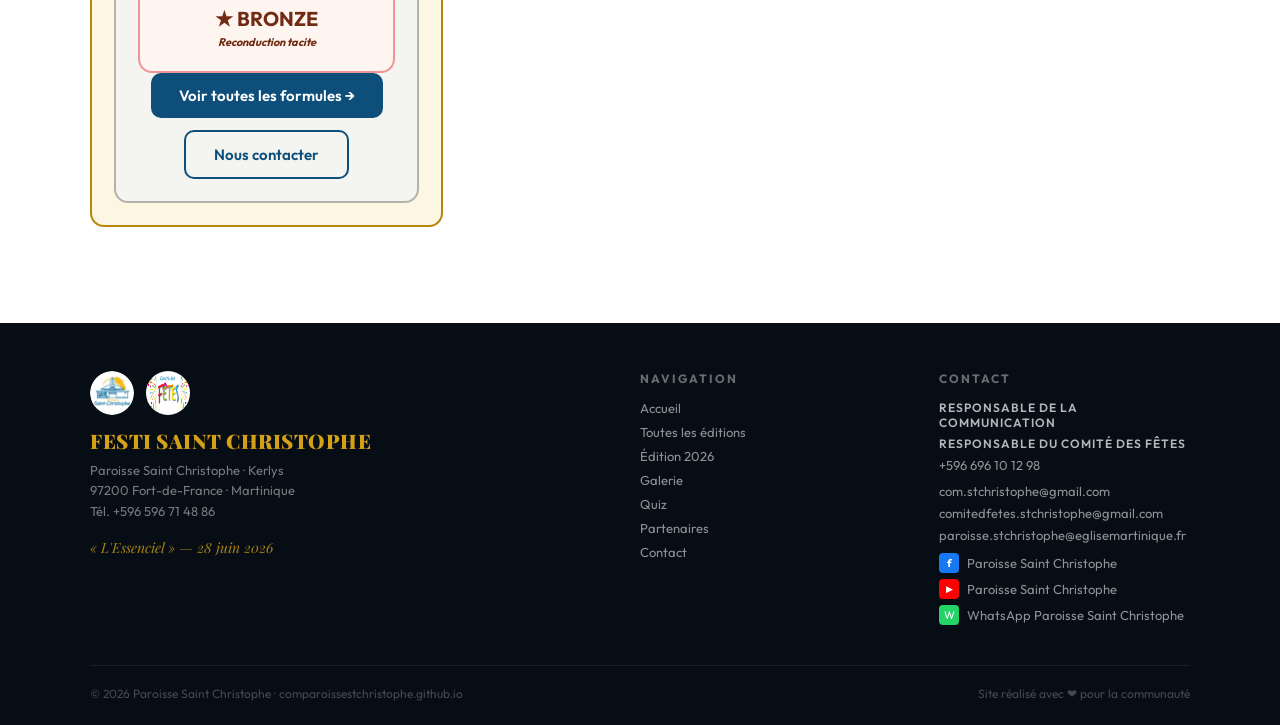
==== commit 32eae753: "Update 2026.html" ====
--- a/2026.html
+++ b/2026.html
@@ -113,11 +113,17 @@
       <div style="display:flex;gap:16px;background:#fff;border-radius:10px;padding:14px 18px;border-left:4px solid var(--bleu)"><div style="font-family:'Playfair Display',serif;font-size:17px;font-weight:700;color:var(--bleu);min-width:60px">10H30</div><div style="font-size:14px;color:var(--texte);font-weight:500">🙏 3ème Messe</div></div>
       <div style="display:flex;gap:16px;background:#fff;border-radius:10px;padding:14px 18px;border-left:4px solid var(--bleu-clair)"><div style="font-family:'Playfair Display',serif;font-size:17px;font-weight:700;color:var(--bleu);min-width:60px">11H30</div><div style="font-size:14px;color:var(--texte);font-weight:500">🎮 Animations matinée<br><span style="color:var(--texte2);font-weight:400;font-size:13px">Jeux & concours avec le public</span></div></div>
       <div style="display:flex;gap:16px;background:#fff;border-radius:10px;padding:14px 18px;border-left:4px solid var(--bleu-clair)"><div style="font-family:'Playfair Display',serif;font-size:17px;font-weight:700;color:var(--bleu);min-width:60px">12H00</div><div style="font-size:14px;color:var(--texte);font-weight:500">🍽 Déjeuner<br><span style="color:var(--texte2);font-weight:400;font-size:13px">Tickets en prévente & sur place</span></div></div>
-      <div style="display:flex;gap:16px;background:var(--or-pale);border-radius:10px;padding:14px 18px;border-left:4px solid var(--or)"><div style="font-family:'Playfair Display',serif;font-size:17px;font-weight:700;color:var(--or);min-width:60px">14H00</div><div style="font-size:14px;color:var(--texte);font-weight:500">💃 Plateau artistique — 1er temps<br><span style="color:var(--texte2);font-weight:400;font-size:13px">Danse & spectacle de majorettes</span></div></div>
-      <div style="display:flex;gap:16px;background:var(--or-pale);border-radius:10px;padding:14px 18px;border-left:4px solid var(--or)"><div style="font-family:'Playfair Display',serif;font-size:17px;font-weight:700;color:var(--or);min-width:60px">15H30</div><div style="font-size:14px;color:var(--texte);font-weight:500">👗 Plateau artistique — 2ème temps<br><span style="color:var(--texte2);font-weight:400;font-size:13px">Défilé de mode, robes traditionnelles</span></div></div>
-      <div style="display:flex;gap:16px;background:var(--or-pale);border-radius:10px;padding:14px 18px;border-left:4px solid var(--or)"><div style="font-family:'Playfair Display',serif;font-size:17px;font-weight:700;color:var(--or);min-width:60px">16H30</div><div style="font-size:14px;color:var(--texte);font-weight:500">🎭 Plateau artistique — 3ème temps<br><span style="color:var(--texte2);font-weight:400;font-size:13px">Théâtre Trio Téat (sous réserve) · Jeux & animations public</span></div></div>
-      <div style="display:flex;gap:16px;background:var(--bleu);border-radius:10px;padding:14px 18px;border-left:4px solid var(--or)"><div style="font-family:'Playfair Display',serif;font-size:17px;font-weight:700;color:var(--or);min-width:60px">18H00</div><div style="font-size:14px;color:#fff;font-weight:600">🌟 Concert final — Pastorale des Artistes du Diocèse de Martinique</div></div>
-      <div style="display:flex;gap:16px;background:#fff;border-radius:10px;padding:14px 18px;border-left:4px solid var(--gris-ligne)"><div style="font-family:'Playfair Display',serif;font-size:17px;font-weight:700;color:var(--texte2);min-width:60px">20H00</div><div style="font-size:14px;color:var(--texte2);font-weight:500">🕯 Clôture de la journée</div></div>
+      <div style="display:flex;gap:16px;background:var(--or-pale);border-radius:10px;padding:14px 18px;border-left:4px solid var(--or)"><div style="font-family:'Playfair Display',serif;font-size:17px;font-weight:700;color:var(--or);min-width:60px">13H30</div><div style="font-size:14px;color:var(--texte);font-weight:500">🥁 Bèlè de rue<br><span style="color:var(--texte2);font-weight:400;font-size:13px">Willy et son groupe de Bèlè de rue</span></div></div>
+      <div style="display:flex;gap:16px;background:var(--or-pale);border-radius:10px;padding:14px 18px;border-left:4px solid var(--or)"><div style="font-family:'Playfair Display',serif;font-size:17px;font-weight:700;color:var(--or);min-width:60px">14H00</div><div style="font-size:14px;color:var(--texte);font-weight:500">🎤 Slam et contes<br><span style="color:var(--texte2);font-weight:400;font-size:13px">Artistes engagés</span></div></div>
+      <div style="display:flex;gap:16px;background:var(--or-pale);border-radius:10px;padding:14px 18px;border-left:4px solid var(--or)"><div style="font-family:'Playfair Display',serif;font-size:17px;font-weight:700;color:var(--or);min-width:60px">14H15</div><div style="font-size:14px;color:var(--texte);font-weight:500">👗 Défilé de mode<br><span style="color:var(--texte2);font-weight:400;font-size:13px">Robes traditionnelles martiniquaises</span></div></div>
+      <div style="display:flex;gap:16px;background:var(--or-pale);border-radius:10px;padding:14px 18px;border-left:4px solid var(--or)"><div style="font-family:'Playfair Display',serif;font-size:17px;font-weight:700;color:var(--or);min-width:60px">14H35</div><div style="font-size:14px;color:var(--texte);font-weight:500">🙌 Louange<br><span style="color:var(--texte2);font-weight:400;font-size:13px">Agnès M et son groupe de louanges</span></div></div>
+      <div style="display:flex;gap:16px;background:var(--or-pale);border-radius:10px;padding:14px 18px;border-left:4px solid var(--or)"><div style="font-family:'Playfair Display',serif;font-size:17px;font-weight:700;color:var(--or);min-width:60px">15H15</div><div style="font-size:14px;color:var(--texte);font-weight:500">💃 Danse traditionnelle<br><span style="color:var(--texte2);font-weight:400;font-size:13px">Spectacle chorégraphique</span></div></div>
+      <div style="display:flex;gap:16px;background:var(--or-pale);border-radius:10px;padding:14px 18px;border-left:4px solid var(--or)"><div style="font-family:'Playfair Display',serif;font-size:17px;font-weight:700;color:var(--or);min-width:60px">15H45</div><div style="font-size:14px;color:var(--texte);font-weight:500">🎹 Daniel l'homme orchestre<br><span style="color:var(--texte2);font-weight:400;font-size:13px">Daniel AUGUSTE-CHARLERY</span></div></div>
+      <div style="display:flex;gap:16px;background:var(--or-pale);border-radius:10px;padding:14px 18px;border-left:4px solid var(--or)"><div style="font-family:'Playfair Display',serif;font-size:17px;font-weight:700;color:var(--or);min-width:60px">16H15</div><div style="font-size:14px;color:var(--texte);font-weight:500">🎤 FAIV' et Joël ZABULON<br><span style="color:var(--texte2);font-weight:400;font-size:13px">Artiste martiniquaise & ex-membre JM Harmony</span></div></div>
+      <div style="display:flex;gap:16px;background:var(--or-pale);border-radius:10px;padding:14px 18px;border-left:4px solid var(--or)"><div style="font-family:'Playfair Display',serif;font-size:17px;font-weight:700;color:var(--or);min-width:60px">17H20</div><div style="font-size:14px;color:var(--texte);font-weight:500">👗 Défilé de mode<br><span style="color:var(--texte2);font-weight:400;font-size:13px">2ème passage</span></div></div>
+      <div style="display:flex;gap:16px;background:var(--or-pale);border-radius:10px;padding:14px 18px;border-left:4px solid var(--or)"><div style="font-family:'Playfair Display',serif;font-size:17px;font-weight:700;color:var(--or);min-width:60px">17H35</div><div style="font-size:14px;color:var(--texte);font-weight:500">🎮 Animations et résultats<br><span style="color:var(--texte2);font-weight:400;font-size:13px">Jeux et concours (sous réserve)</span></div></div>
+      <div style="display:flex;gap:16px;background:var(--bleu);border-radius:10px;padding:14px 18px;border-left:4px solid var(--or)"><div style="font-family:'Playfair Display',serif;font-size:17px;font-weight:700;color:var(--or);min-width:60px">18H00</div><div style="font-size:14px;color:#fff;font-weight:600">🌟 Concert de clôture — La Pastorale des Artistes<br><span style="color:rgba(255,255,255,.7);font-weight:400;font-size:13px">Jacky RAPON · Dominique LORTÉ · Joël LUTBERT · Claudine PENNONT · Louisa PLUMBER et de nombreux autres artistes du Diocèse</span></div></div>
+      <div style="display:flex;gap:16px;background:#fff;border-radius:10px;padding:14px 18px;border-left:4px solid var(--gris-ligne)"><div style="font-family:'Playfair Display',serif;font-size:17px;font-weight:700;color:var(--texte2);min-width:60px">20H00</div><div style="font-size:14px;color:var(--texte2);font-weight:500">🕯 Clôture du FESTI</div></div>
     </div>
   </div>
 </section>
@@ -135,7 +141,7 @@
         <div style="background:var(--or);color:var(--bleu);font-size:11px;font-weight:700;padding:3px 12px;border-radius:10px;display:inline-block">Plateau artistique</div>
       </div>
       <div style="background:rgba(255,255,255,.07);border:1px solid rgba(255,255,255,.12);border-radius:14px;padding:24px;text-align:center">
-        <div style="width:64px;height:64px;border-radius:50%;background:rgba(212,160,23,.2);border:2px solid var(--or);margin:0 auto 14px;display:flex;align-items:center;justify-content:center;font-size:26px">🎵</div>
+        <div style="width:64px;height:64px;border-radius:50%;background:rgba(212,160,23,.2);border:2px solid var(--or);margin:0 auto 14px;display:flex;align-items:center;justify-content:center;font-size:26px">🙌</div>
         <div style="font-family:'Playfair Display',serif;font-size:17px;font-weight:700;color:#fff;margin-bottom:4px">Agnès M</div>
         <div style="font-size:12px;color:rgba(255,255,255,.5);margin-bottom:10px">Et son groupe de louanges</div>
         <div style="background:var(--or);color:var(--bleu);font-size:11px;font-weight:700;padding:3px 12px;border-radius:10px;display:inline-block">14H30</div>
@@ -153,25 +159,25 @@
         <div style="background:var(--or);color:var(--bleu);font-size:11px;font-weight:700;padding:3px 12px;border-radius:10px;display:inline-block">14H00</div>
       </div>
       <div style="background:rgba(255,255,255,.07);border:1px solid rgba(255,255,255,.12);border-radius:14px;padding:24px;text-align:center">
-        <div style="width:64px;height:64px;border-radius:50%;background:rgba(212,160,23,.2);border:2px solid var(--or);margin:0 auto 14px;display:flex;align-items:center;justify-content:center;font-size:26px">💃</div>
+        <div style="width:64px;height:64px;border-radius:50%;background:rgba(212,160,23,.2);border:2px solid var(--or);margin:0 auto 14px;display:flex;align-items:center;justify-content:center;font-size:26px">🥁</div>
         <div style="font-family:'Playfair Display',serif;font-size:17px;font-weight:700;color:#fff;margin-bottom:4px">Bèlè de rue</div>
         <div style="font-size:12px;color:rgba(255,255,255,.5);margin-bottom:10px">Willy et son groupe de Bèlè de rue</div>
         <div style="background:var(--or);color:var(--bleu);font-size:11px;font-weight:700;padding:3px 12px;border-radius:10px;display:inline-block">13H30</div>
       </div>
       <div style="background:rgba(255,255,255,.07);border:1px solid rgba(255,255,255,.12);border-radius:14px;padding:24px;text-align:center">
-        <div style="width:64px;height:64px;border-radius:50%;background:rgba(212,160,23,.2);border:2px solid var(--or);margin:0 auto 14px;display:flex;align-items:center;justify-content:center;font-size:26px">🎤</div>
+        <div style="width:64px;height:64px;border-radius:50%;background:rgba(212,160,23,.2);border:2px solid var(--or);margin:0 auto 14px;display:flex;align-items:center;justify-content:center;font-size:26px">🎹</div>
         <div style="font-family:'Playfair Display',serif;font-size:17px;font-weight:700;color:#fff;margin-bottom:4px">Daniel AUGUSTE-CHARLERY</div>
         <div style="font-size:12px;color:rgba(255,255,255,.5);margin-bottom:10px">L'homme orchestre</div>
         <div style="background:var(--or);color:var(--bleu);font-size:11px;font-weight:700;padding:3px 12px;border-radius:10px;display:inline-block">15H45</div>
       </div>
       <div style="background:rgba(255,255,255,.07);border:1px solid rgba(255,255,255,.12);border-radius:14px;padding:24px;text-align:center">
-        <div style="width:64px;height:64px;border-radius:50%;background:rgba(212,160,23,.2);border:2px solid var(--or);margin:0 auto 14px;display:flex;align-items:center;justify-content:center;font-size:26px">👗</div>
+        <div style="width:64px;height:64px;border-radius:50%;background:rgba(212,160,23,.2);border:2px solid var(--or);margin:0 auto 14px;display:flex;align-items:center;justify-content:center;font-size:26px">🎮</div>
         <div style="font-family:'Playfair Display',serif;font-size:17px;font-weight:700;color:#fff;margin-bottom:4px">Animations et résultats</div>
         <div style="font-size:12px;color:rgba(255,255,255,.5);margin-bottom:10px">Jeux et concours (sous réserve)</div>
         <div style="background:var(--or);color:var(--bleu);font-size:11px;font-weight:700;padding:3px 12px;border-radius:10px;display:inline-block">17H35</div>
       </div>
       <div style="background:rgba(255,255,255,.07);border:1px solid rgba(255,255,255,.12);border-radius:14px;padding:24px;text-align:center">
-        <div style="width:64px;height:64px;border-radius:50%;background:rgba(212,160,23,.2);border:2px solid var(--or);margin:0 auto 14px;display:flex;align-items:center;justify-content:center;font-size:26px">👗</div>
+        <div style="width:64px;height:64px;border-radius:50%;background:rgba(212,160,23,.2);border:2px solid var(--or);margin:0 auto 14px;display:flex;align-items:center;justify-content:center;font-size:26px">🎤</div>
         <div style="font-family:'Playfair Display',serif;font-size:17px;font-weight:700;color:#fff;margin-bottom:4px">Slam et contes</div>
         <div style="font-size:12px;color:rgba(255,255,255,.5);margin-bottom:10px">Artistes engagés</div>
         <div style="background:var(--or);color:var(--bleu);font-size:11px;font-weight:700;padding:3px 12px;border-radius:10px;display:inline-block">14H00</div>
@@ -218,17 +224,17 @@
     <div class="grid-3" style="margin-bottom:24px">
       <div style="background:#FDF6E3;border:2px solid #B8860B;border-radius:14px;padding:22px;text-align:center">
         <div style="font-size:20px;font-weight:700;color:#9A7010;margin-bottom:4px">★★★ OR</div>
-        <div style="font-size:18px;font-weight:700;color:#B8860B"div>
+        <div style="font-size:18px;font-weight:700;color:#B8860B">
         <div style="font-size:11px;color:#9A7010;margin-top:4px;font-style:italic">Reconduction tacite</div>
       </div>
       <div style="background:#F4F4F0;border:2px solid #B4B2A9;border-radius:14px;padding:22px;text-align:center">
         <div style="font-size:20px;font-weight:700;color:#5F5E5A;margin-bottom:4px">★★ ARGENT</div>
-        <div style="font-size:18px;font-weight:700;color:#888780"div>
+        <div style="font-size:18px;font-weight:700;color:#888780">
         <div style="font-size:11px;color:#5F5E5A;margin-top:4px;font-style:italic">Reconduction tacite</div>
       </div>
       <div style="background:#FFF5F0;border:2px solid #F09595;border-radius:14px;padding:22px;text-align:center">
         <div style="font-size:20px;font-weight:700;color:#712B13;margin-bottom:4px">★ BRONZE</div>
-        <div style="font-size:18px;font-weight:700;color:#D85A30"div>
+        <div style="font-size:18px;font-weight:700;color:#D85A30">
         <div style="font-size:11px;color:#712B13;margin-top:4px;font-style:italic">Reconduction tacite</div>
       </div>
     </div>
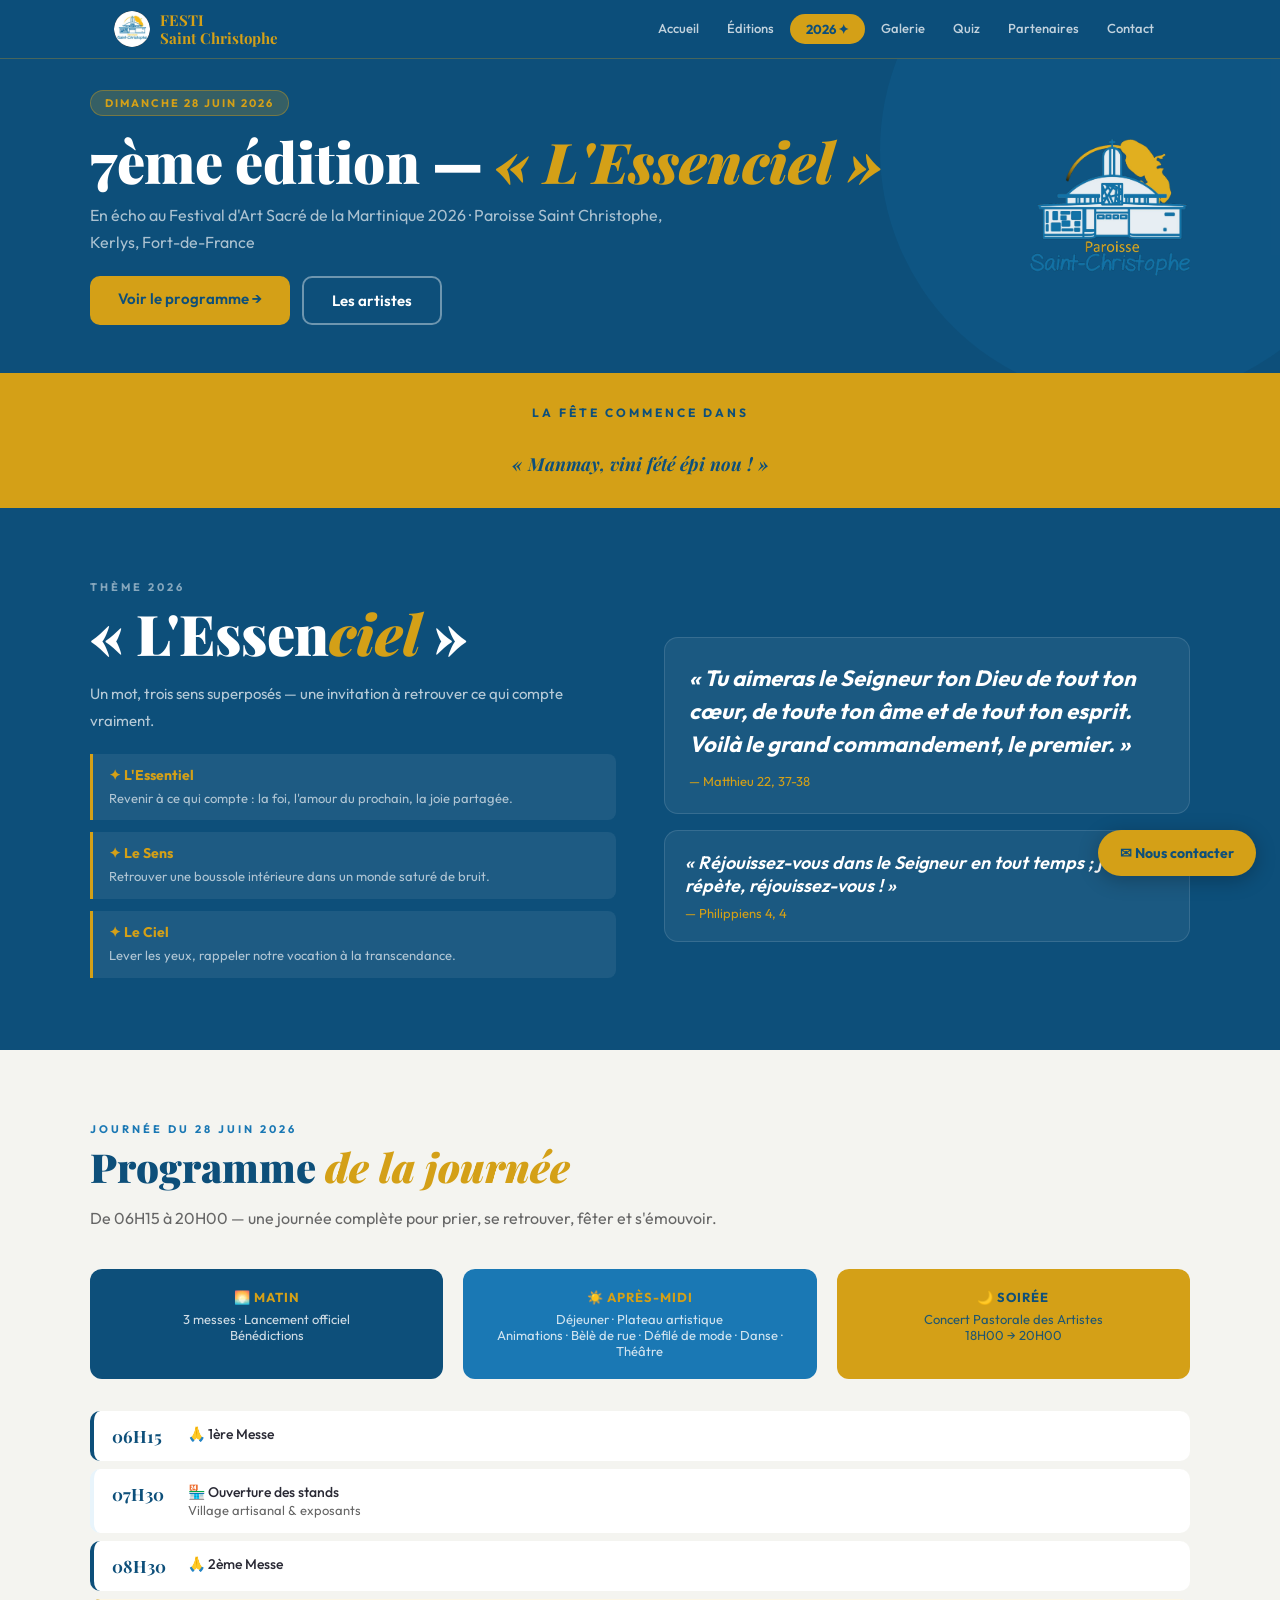
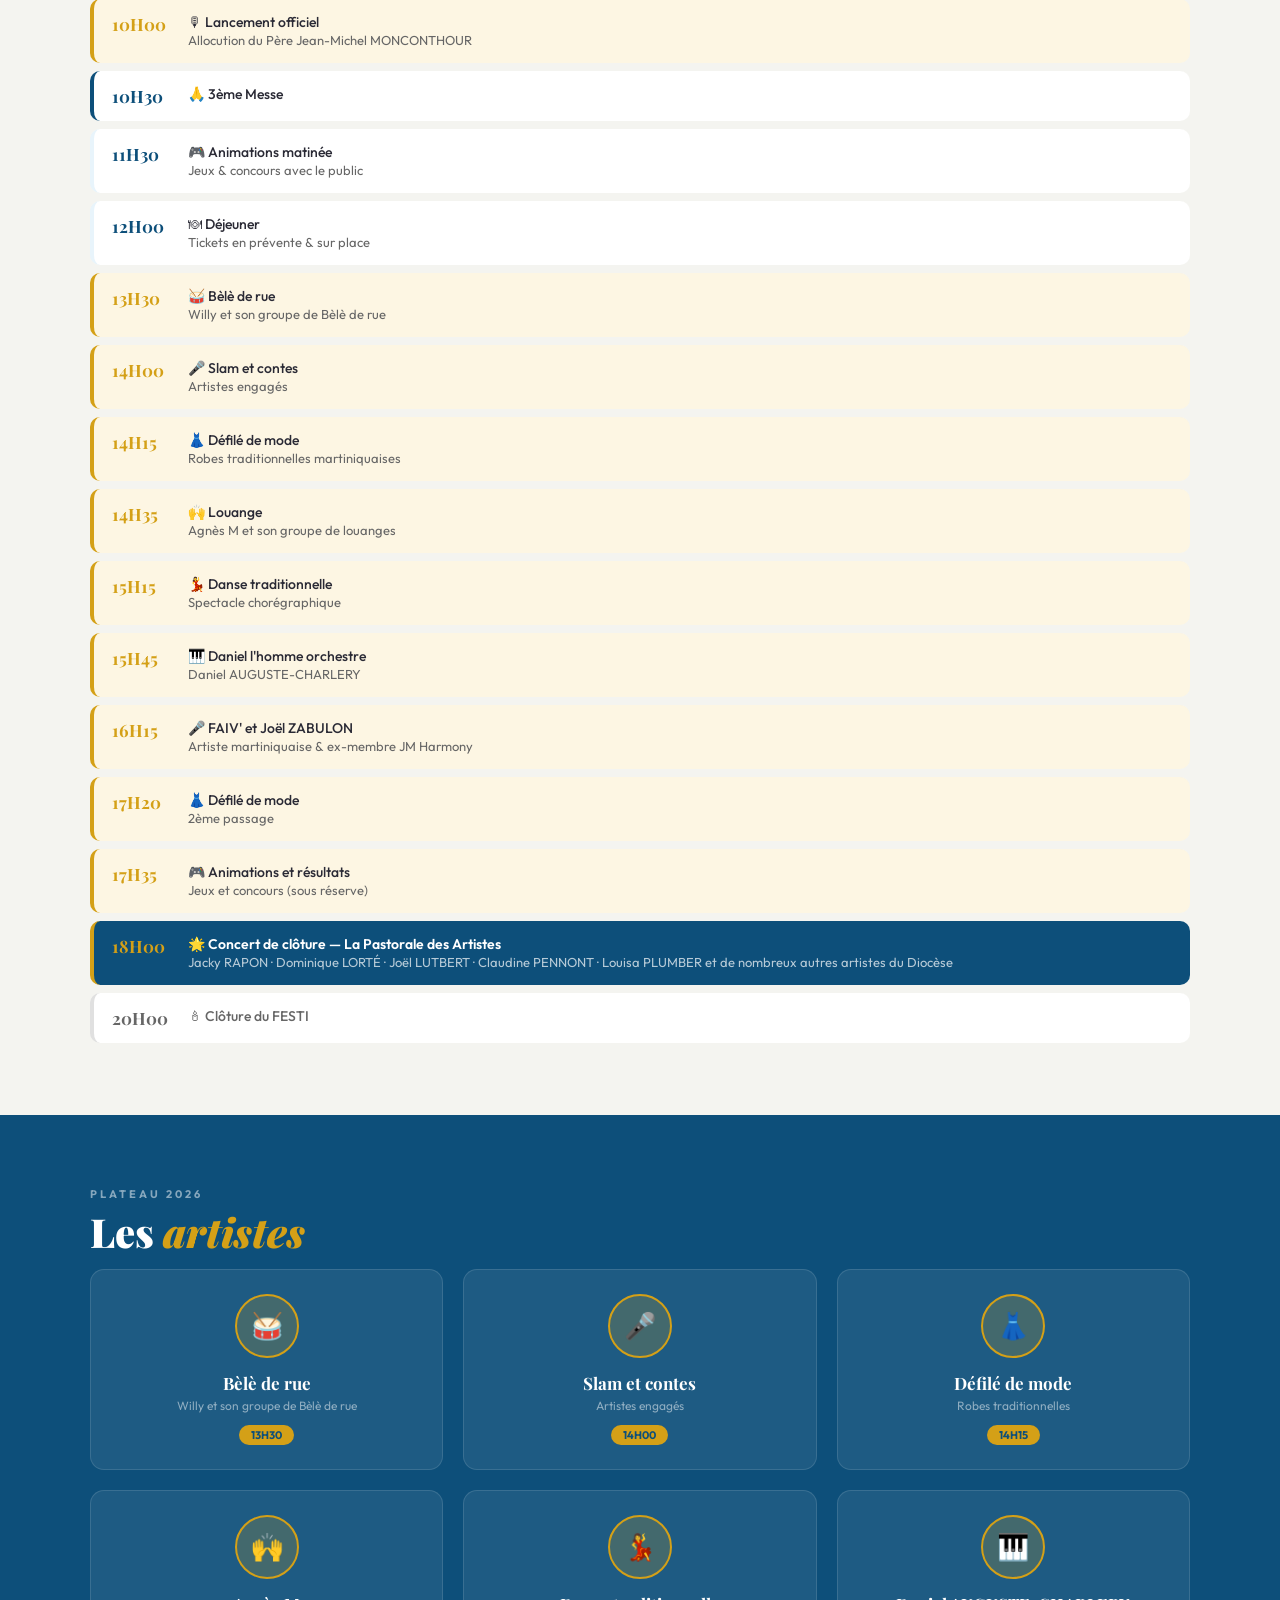
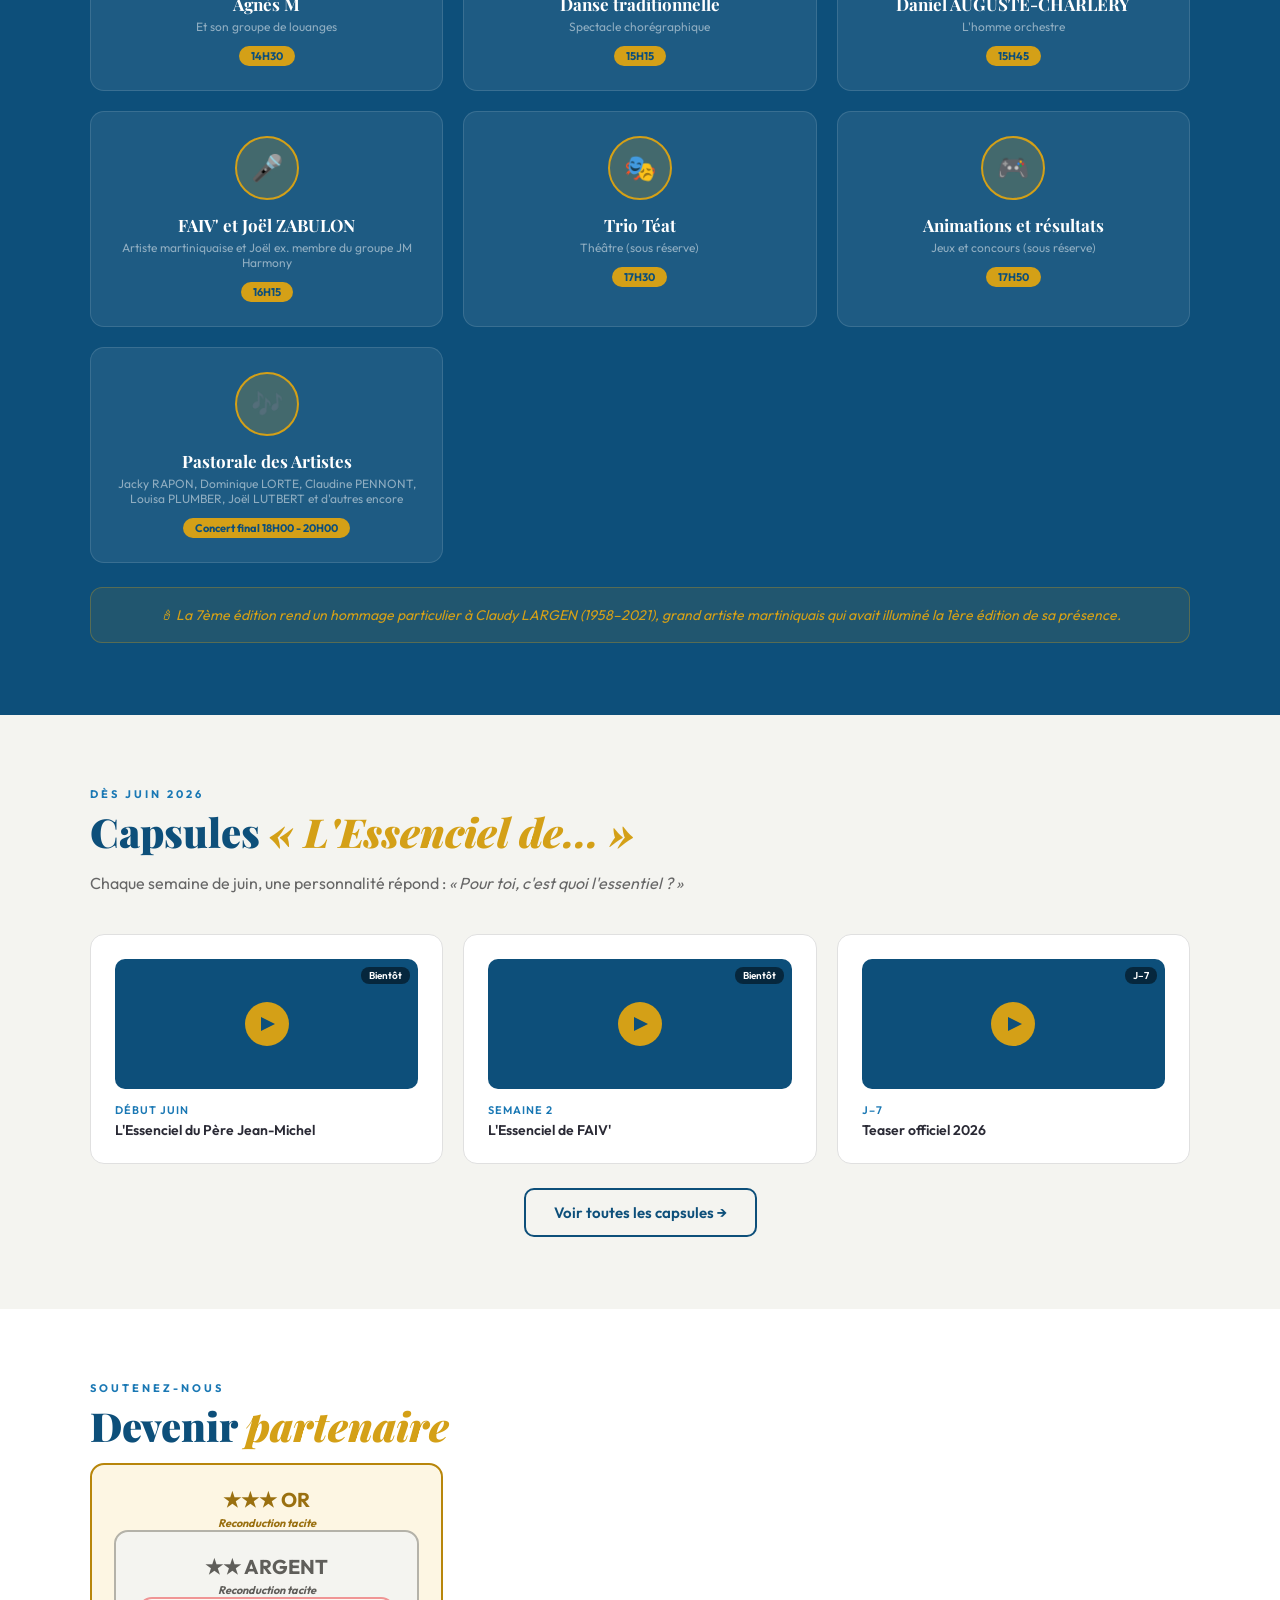
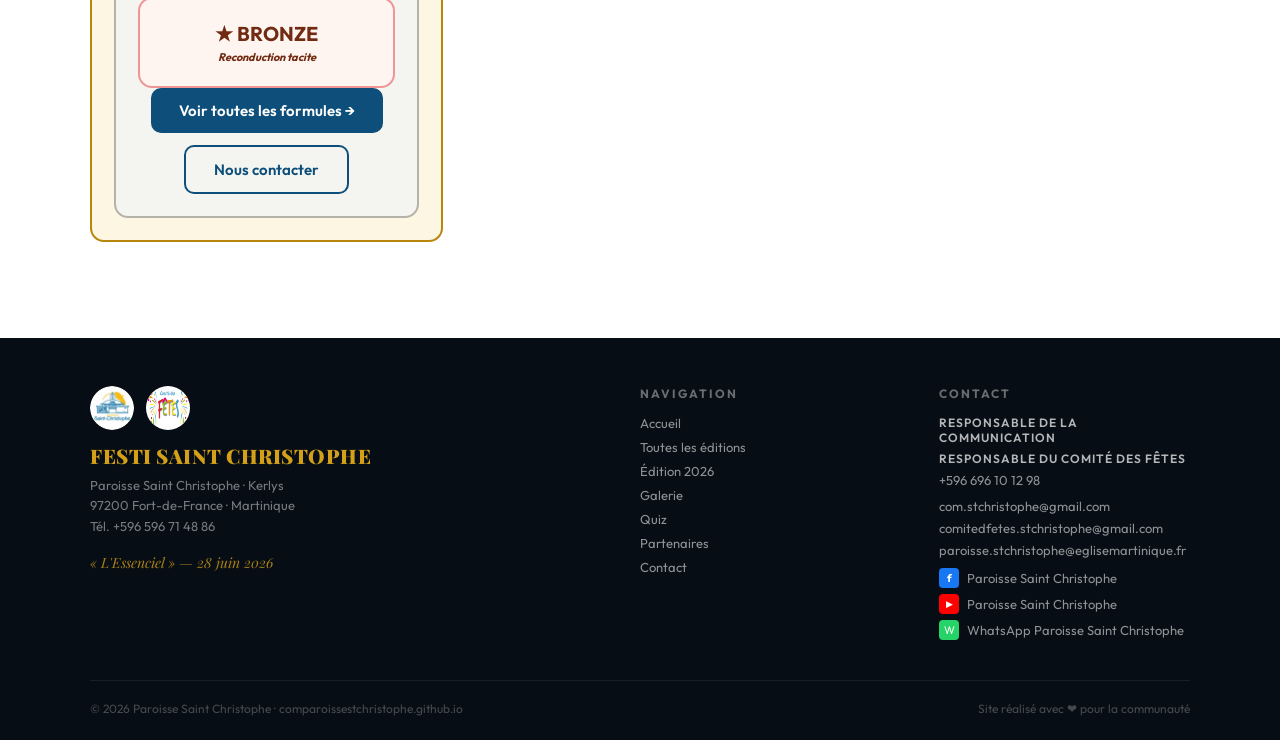
==== commit 7c4e2b49: "Update 2026.html" ====
--- a/2026.html
+++ b/2026.html
@@ -135,10 +135,22 @@
     <h2 class="sec-title" style="color:#fff">Les <em>artistes</em></h2>
     <div class="grid-3" style="margin-top:8px">
       <div style="background:rgba(255,255,255,.07);border:1px solid rgba(255,255,255,.12);border-radius:14px;padding:24px;text-align:center">
+        <div style="width:64px;height:64px;border-radius:50%;background:rgba(212,160,23,.2);border:2px solid var(--or);margin:0 auto 14px;display:flex;align-items:center;justify-content:center;font-size:26px">🥁</div>
+        <div style="font-family:'Playfair Display',serif;font-size:17px;font-weight:700;color:#fff;margin-bottom:4px">Bèlè de rue</div>
+        <div style="font-size:12px;color:rgba(255,255,255,.5);margin-bottom:10px">Willy et son groupe de Bèlè de rue</div>
+        <div style="background:var(--or);color:var(--bleu);font-size:11px;font-weight:700;padding:3px 12px;border-radius:10px;display:inline-block">13H30</div>
+      </div>
+      <div style="background:rgba(255,255,255,.07);border:1px solid rgba(255,255,255,.12);border-radius:14px;padding:24px;text-align:center">
         <div style="width:64px;height:64px;border-radius:50%;background:rgba(212,160,23,.2);border:2px solid var(--or);margin:0 auto 14px;display:flex;align-items:center;justify-content:center;font-size:26px">🎤</div>
-        <div style="font-family:'Playfair Display',serif;font-size:17px;font-weight:700;color:#fff;margin-bottom:4px">FAIV' et Joël ZABULON</div>
-        <div style="font-size:12px;color:rgba(255,255,255,.5);margin-bottom:10px">Artiste martiniquaise et Joël ex. membre du groupe JM Harmony</div>
-        <div style="background:var(--or);color:var(--bleu);font-size:11px;font-weight:700;padding:3px 12px;border-radius:10px;display:inline-block">Plateau artistique</div>
+        <div style="font-family:'Playfair Display',serif;font-size:17px;font-weight:700;color:#fff;margin-bottom:4px">Slam et contes</div>
+        <div style="font-size:12px;color:rgba(255,255,255,.5);margin-bottom:10px">Artistes engagés</div>
+        <div style="background:var(--or);color:var(--bleu);font-size:11px;font-weight:700;padding:3px 12px;border-radius:10px;display:inline-block">14H00</div>
+      </div>
+      <div style="background:rgba(255,255,255,.07);border:1px solid rgba(255,255,255,.12);border-radius:14px;padding:24px;text-align:center">
+        <div style="width:64px;height:64px;border-radius:50%;background:rgba(212,160,23,.2);border:2px solid var(--or);margin:0 auto 14px;display:flex;align-items:center;justify-content:center;font-size:26px">👗</div>
+        <div style="font-family:'Playfair Display',serif;font-size:17px;font-weight:700;color:#fff;margin-bottom:4px">Défilé de mode</div>
+        <div style="font-size:12px;color:rgba(255,255,255,.5);margin-bottom:10px">Robes traditionnelles</div>
+        <div style="background:var(--or);color:var(--bleu);font-size:11px;font-weight:700;padding:3px 12px;border-radius:10px;display:inline-block">14H15</div>
       </div>
       <div style="background:rgba(255,255,255,.07);border:1px solid rgba(255,255,255,.12);border-radius:14px;padding:24px;text-align:center">
         <div style="width:64px;height:64px;border-radius:50%;background:rgba(212,160,23,.2);border:2px solid var(--or);margin:0 auto 14px;display:flex;align-items:center;justify-content:center;font-size:26px">🙌</div>
@@ -147,22 +159,10 @@
         <div style="background:var(--or);color:var(--bleu);font-size:11px;font-weight:700;padding:3px 12px;border-radius:10px;display:inline-block">14H30</div>
       </div>
       <div style="background:rgba(255,255,255,.07);border:1px solid rgba(255,255,255,.12);border-radius:14px;padding:24px;text-align:center">
-        <div style="width:64px;height:64px;border-radius:50%;background:rgba(212,160,23,.2);border:2px solid var(--or);margin:0 auto 14px;display:flex;align-items:center;justify-content:center;font-size:26px">🎶</div>
-        <div style="font-family:'Playfair Display',serif;font-size:17px;font-weight:700;color:#fff;margin-bottom:4px">Pastorale des Artistes</div>
-        <div style="font-size:12px;color:rgba(255,255,255,.5);margin-bottom:10px">Jacky RAPON, Dominique LORTE, Claudine PENNONT, Louisa PLUMBER, Joël LUTBERT et d'autres encore</div>
-        <div style="background:var(--or);color:var(--bleu);font-size:11px;font-weight:700;padding:3px 12px;border-radius:10px;display:inline-block">Concert final 18H00</div>
-      </div>
-      <div style="background:rgba(255,255,255,.07);border:1px solid rgba(255,255,255,.12);border-radius:14px;padding:24px;text-align:center">
         <div style="width:64px;height:64px;border-radius:50%;background:rgba(212,160,23,.2);border:2px solid var(--or);margin:0 auto 14px;display:flex;align-items:center;justify-content:center;font-size:26px">💃</div>
         <div style="font-family:'Playfair Display',serif;font-size:17px;font-weight:700;color:#fff;margin-bottom:4px">Danse traditionnelle</div>
         <div style="font-size:12px;color:rgba(255,255,255,.5);margin-bottom:10px">Spectacle chorégraphique</div>
-        <div style="background:var(--or);color:var(--bleu);font-size:11px;font-weight:700;padding:3px 12px;border-radius:10px;display:inline-block">14H00</div>
-      </div>
-      <div style="background:rgba(255,255,255,.07);border:1px solid rgba(255,255,255,.12);border-radius:14px;padding:24px;text-align:center">
-        <div style="width:64px;height:64px;border-radius:50%;background:rgba(212,160,23,.2);border:2px solid var(--or);margin:0 auto 14px;display:flex;align-items:center;justify-content:center;font-size:26px">🥁</div>
-        <div style="font-family:'Playfair Display',serif;font-size:17px;font-weight:700;color:#fff;margin-bottom:4px">Bèlè de rue</div>
-        <div style="font-size:12px;color:rgba(255,255,255,.5);margin-bottom:10px">Willy et son groupe de Bèlè de rue</div>
-        <div style="background:var(--or);color:var(--bleu);font-size:11px;font-weight:700;padding:3px 12px;border-radius:10px;display:inline-block">13H30</div>
+        <div style="background:var(--or);color:var(--bleu);font-size:11px;font-weight:700;padding:3px 12px;border-radius:10px;display:inline-block">15H15</div>
       </div>
       <div style="background:rgba(255,255,255,.07);border:1px solid rgba(255,255,255,.12);border-radius:14px;padding:24px;text-align:center">
         <div style="width:64px;height:64px;border-radius:50%;background:rgba(212,160,23,.2);border:2px solid var(--or);margin:0 auto 14px;display:flex;align-items:center;justify-content:center;font-size:26px">🎹</div>
@@ -171,28 +171,28 @@
         <div style="background:var(--or);color:var(--bleu);font-size:11px;font-weight:700;padding:3px 12px;border-radius:10px;display:inline-block">15H45</div>
       </div>
       <div style="background:rgba(255,255,255,.07);border:1px solid rgba(255,255,255,.12);border-radius:14px;padding:24px;text-align:center">
+        <div style="width:64px;height:64px;border-radius:50%;background:rgba(212,160,23,.2);border:2px solid var(--or);margin:0 auto 14px;display:flex;align-items:center;justify-content:center;font-size:26px">🎤</div>
+        <div style="font-family:'Playfair Display',serif;font-size:17px;font-weight:700;color:#fff;margin-bottom:4px">FAIV' et Joël ZABULON</div>
+        <div style="font-size:12px;color:rgba(255,255,255,.5);margin-bottom:10px">Artiste martiniquaise et Joël ex. membre du groupe JM Harmony</div>
+        <div style="background:var(--or);color:var(--bleu);font-size:11px;font-weight:700;padding:3px 12px;border-radius:10px;display:inline-block">16H15</div>
+      </div>
+      <div style="background:rgba(255,255,255,.07);border:1px solid rgba(255,255,255,.12);border-radius:14px;padding:24px;text-align:center">
+        <div style="width:64px;height:64px;border-radius:50%;background:rgba(212,160,23,.2);border:2px solid var(--or);margin:0 auto 14px;display:flex;align-items:center;justify-content:center;font-size:26px">🎭</div>
+        <div style="font-family:'Playfair Display',serif;font-size:17px;font-weight:700;color:#fff;margin-bottom:4px">Trio Téat</div>
+        <div style="font-size:12px;color:rgba(255,255,255,.5);margin-bottom:10px">Théâtre (sous réserve)</div>
+        <div style="background:var(--or);color:var(--bleu);font-size:11px;font-weight:700;padding:3px 12px;border-radius:10px;display:inline-block">17H30</div>
+      </div>
+      <div style="background:rgba(255,255,255,.07);border:1px solid rgba(255,255,255,.12);border-radius:14px;padding:24px;text-align:center">
         <div style="width:64px;height:64px;border-radius:50%;background:rgba(212,160,23,.2);border:2px solid var(--or);margin:0 auto 14px;display:flex;align-items:center;justify-content:center;font-size:26px">🎮</div>
         <div style="font-family:'Playfair Display',serif;font-size:17px;font-weight:700;color:#fff;margin-bottom:4px">Animations et résultats</div>
         <div style="font-size:12px;color:rgba(255,255,255,.5);margin-bottom:10px">Jeux et concours (sous réserve)</div>
-        <div style="background:var(--or);color:var(--bleu);font-size:11px;font-weight:700;padding:3px 12px;border-radius:10px;display:inline-block">17H35</div>
-      </div>
-      <div style="background:rgba(255,255,255,.07);border:1px solid rgba(255,255,255,.12);border-radius:14px;padding:24px;text-align:center">
-        <div style="width:64px;height:64px;border-radius:50%;background:rgba(212,160,23,.2);border:2px solid var(--or);margin:0 auto 14px;display:flex;align-items:center;justify-content:center;font-size:26px">🎤</div>
-        <div style="font-family:'Playfair Display',serif;font-size:17px;font-weight:700;color:#fff;margin-bottom:4px">Slam et contes</div>
-        <div style="font-size:12px;color:rgba(255,255,255,.5);margin-bottom:10px">Artistes engagés</div>
-        <div style="background:var(--or);color:var(--bleu);font-size:11px;font-weight:700;padding:3px 12px;border-radius:10px;display:inline-block">14H00</div>
-      </div>
-      <div style="background:rgba(255,255,255,.07);border:1px solid rgba(255,255,255,.12);border-radius:14px;padding:24px;text-align:center">
-        <div style="width:64px;height:64px;border-radius:50%;background:rgba(212,160,23,.2);border:2px solid var(--or);margin:0 auto 14px;display:flex;align-items:center;justify-content:center;font-size:26px">👗</div>
-        <div style="font-family:'Playfair Display',serif;font-size:17px;font-weight:700;color:#fff;margin-bottom:4px">Défilé de mode</div>
-        <div style="font-size:12px;color:rgba(255,255,255,.5);margin-bottom:10px">Robes traditionnelles</div>
-        <div style="background:var(--or);color:var(--bleu);font-size:11px;font-weight:700;padding:3px 12px;border-radius:10px;display:inline-block">15H30</div>
-      </div>
-      <div style="background:rgba(255,255,255,.07);border:1px solid rgba(255,255,255,.12);border-radius:14px;padding:24px;text-align:center">
-        <div style="width:64px;height:64px;border-radius:50%;background:rgba(212,160,23,.2);border:2px solid var(--or);margin:0 auto 14px;display:flex;align-items:center;justify-content:center;font-size:26px">🎭</div>
-        <div style="font-family:'Playfair Display',serif;font-size:17px;font-weight:700;color:#fff;margin-bottom:4px">Trio Téat</div>
-        <div style="font-size:12px;color:rgba(255,255,255,.5);margin-bottom:10px">Théâtre (sous réserve)</div>
-        <div style="background:var(--or);color:var(--bleu);font-size:11px;font-weight:700;padding:3px 12px;border-radius:10px;display:inline-block">16H30</div>
+        <div style="background:var(--or);color:var(--bleu);font-size:11px;font-weight:700;padding:3px 12px;border-radius:10px;display:inline-block">17H50</div>
+      </div>
+      <div style="background:rgba(255,255,255,.07);border:1px solid rgba(255,255,255,.12);border-radius:14px;padding:24px;text-align:center">
+        <div style="width:64px;height:64px;border-radius:50%;background:rgba(212,160,23,.2);border:2px solid var(--or);margin:0 auto 14px;display:flex;align-items:center;justify-content:center;font-size:26px">🎶</div>
+        <div style="font-family:'Playfair Display',serif;font-size:17px;font-weight:700;color:#fff;margin-bottom:4px">Pastorale des Artistes</div>
+        <div style="font-size:12px;color:rgba(255,255,255,.5);margin-bottom:10px">Jacky RAPON, Dominique LORTE, Claudine PENNONT, Louisa PLUMBER, Joël LUTBERT et d'autres encore</div>
+        <div style="background:var(--or);color:var(--bleu);font-size:11px;font-weight:700;padding:3px 12px;border-radius:10px;display:inline-block">Concert final 18H00 - 20H00</div>
       </div>
     </div>
     <div style="margin-top:24px;background:rgba(212,160,23,.1);border:1px solid rgba(212,160,23,.3);border-radius:12px;padding:18px;text-align:center">
